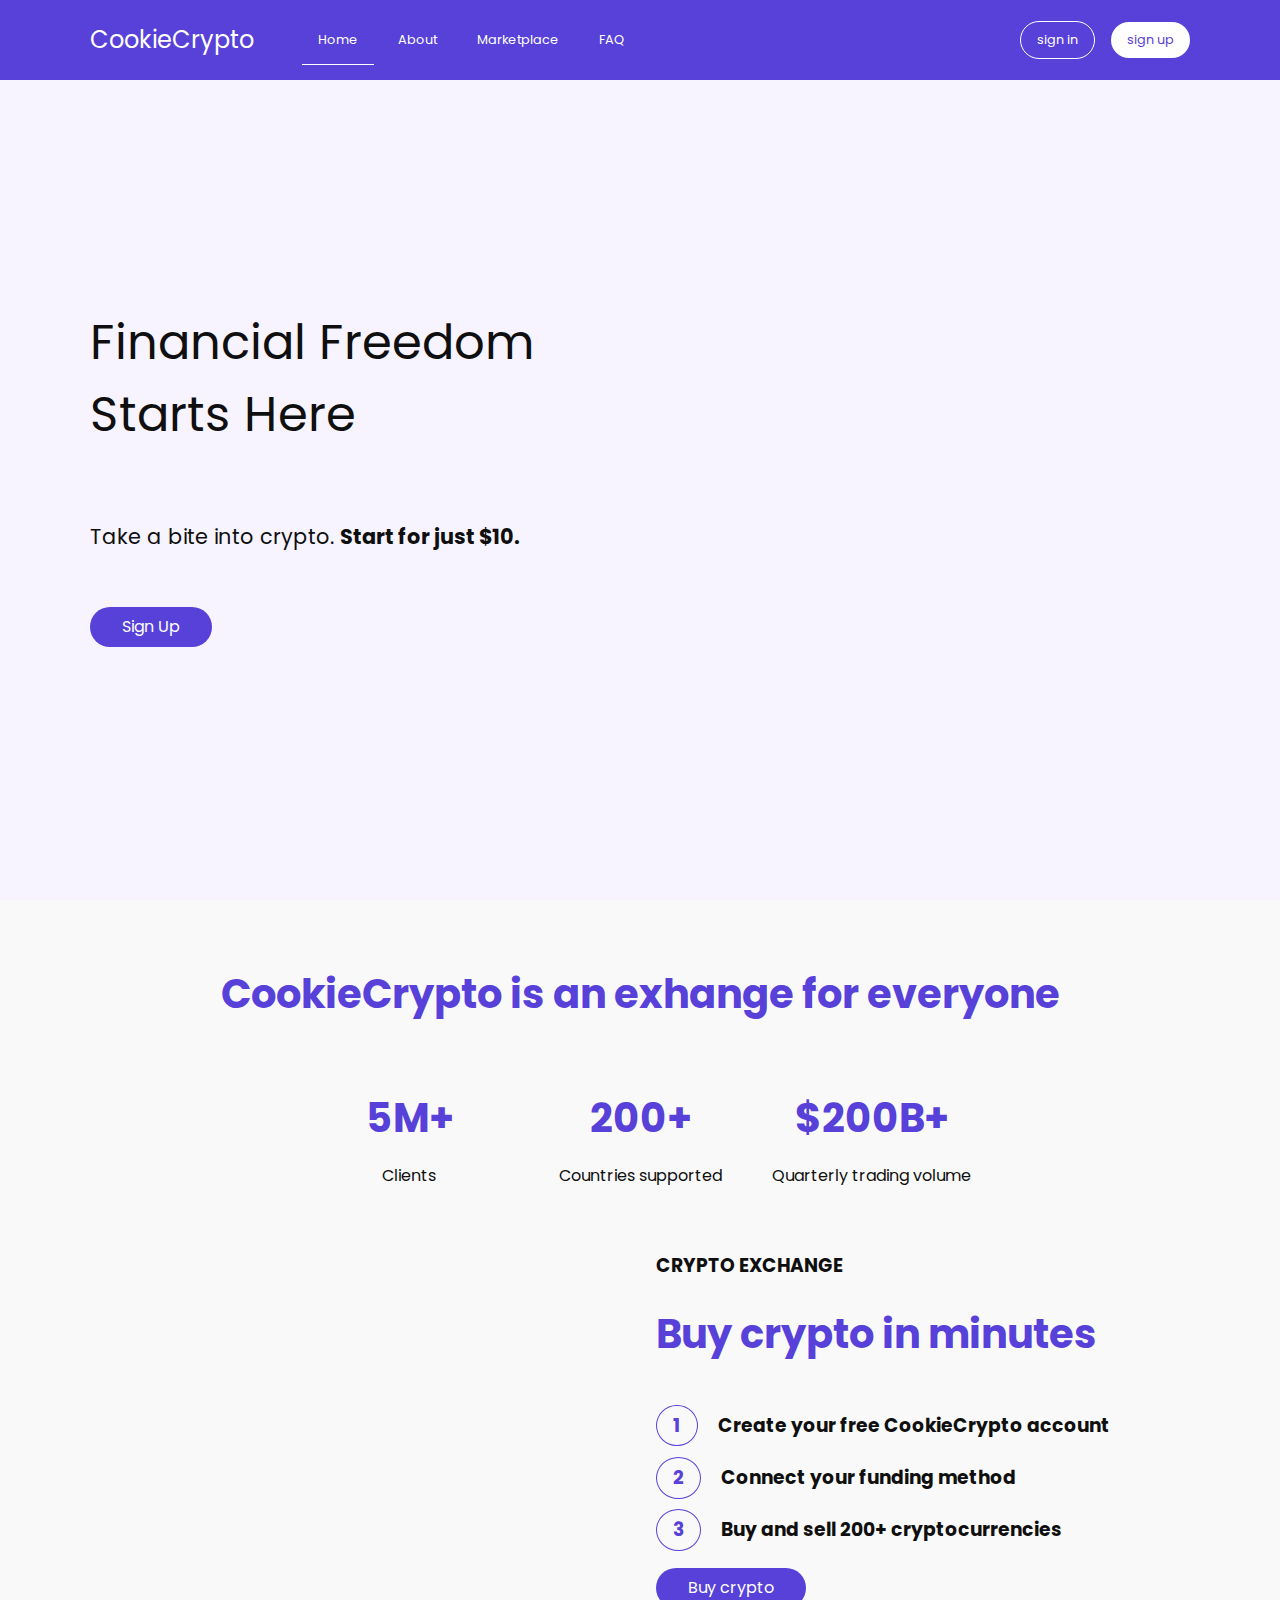
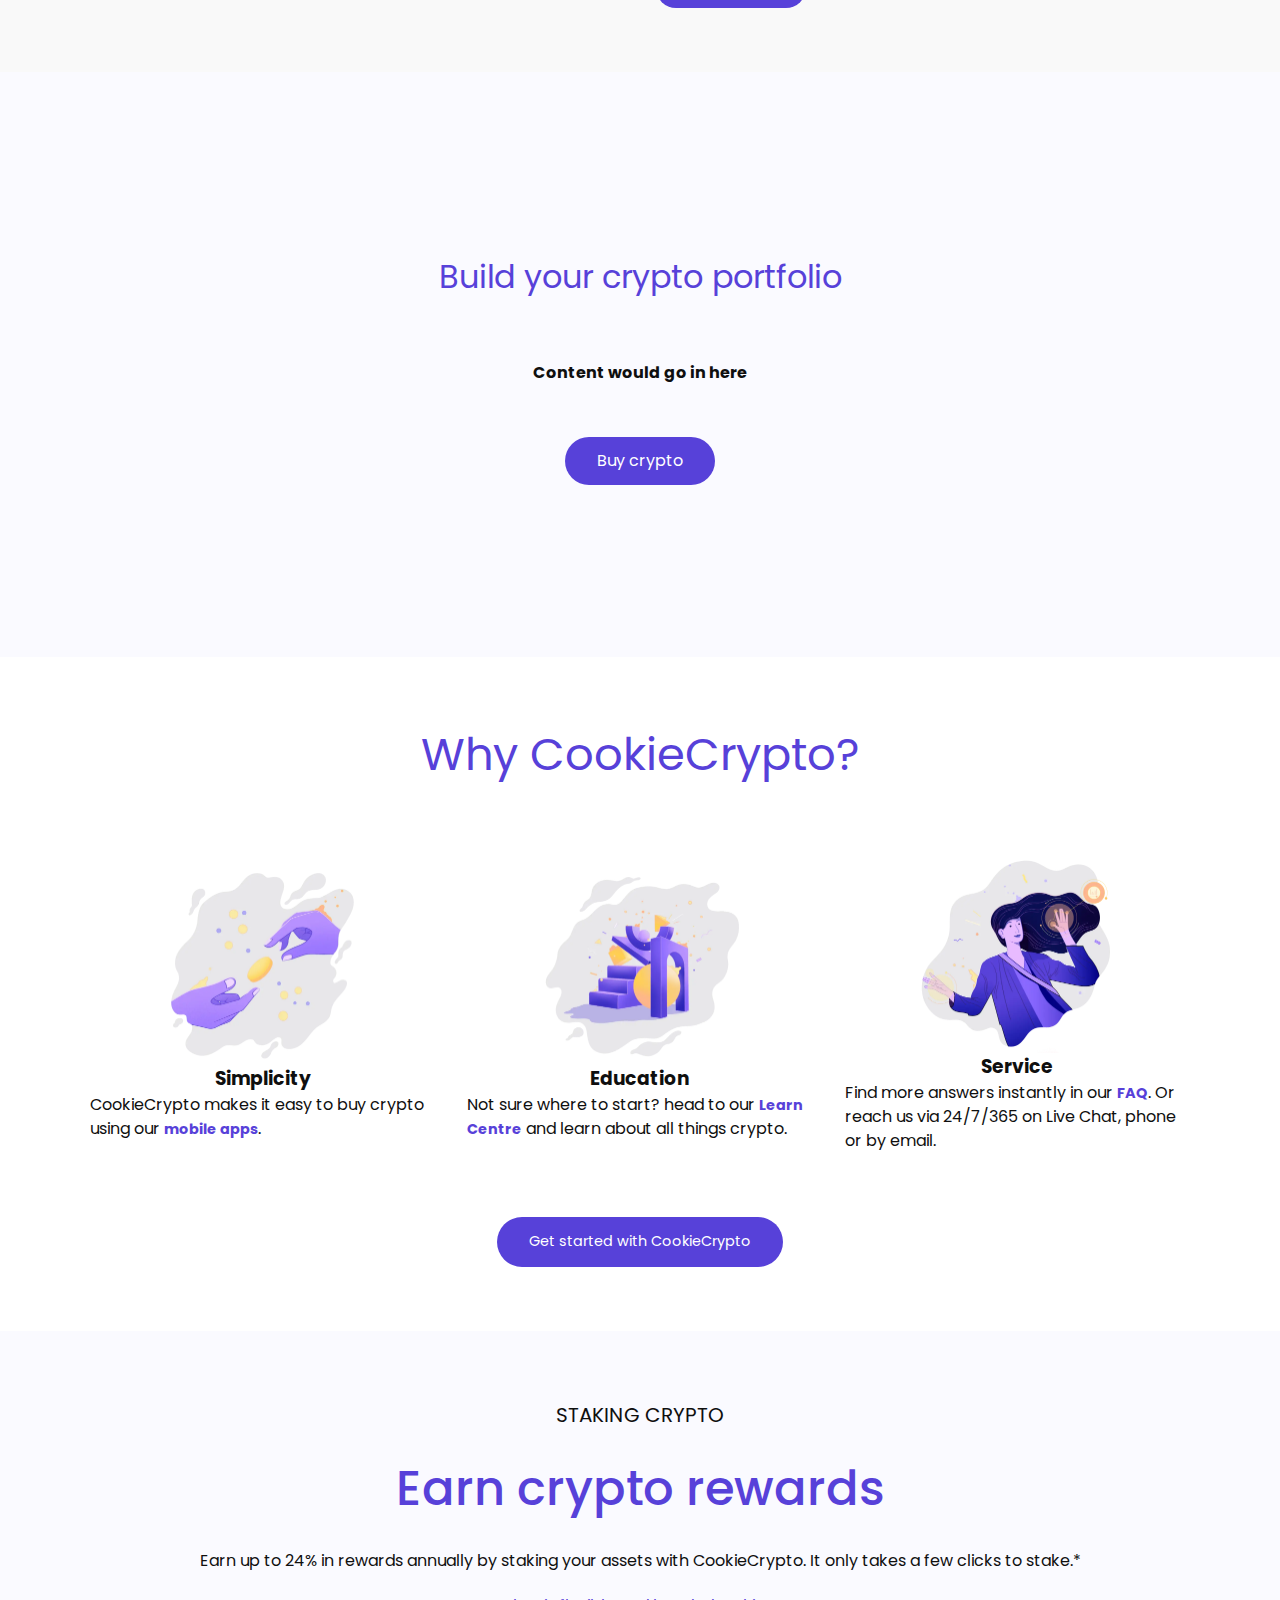
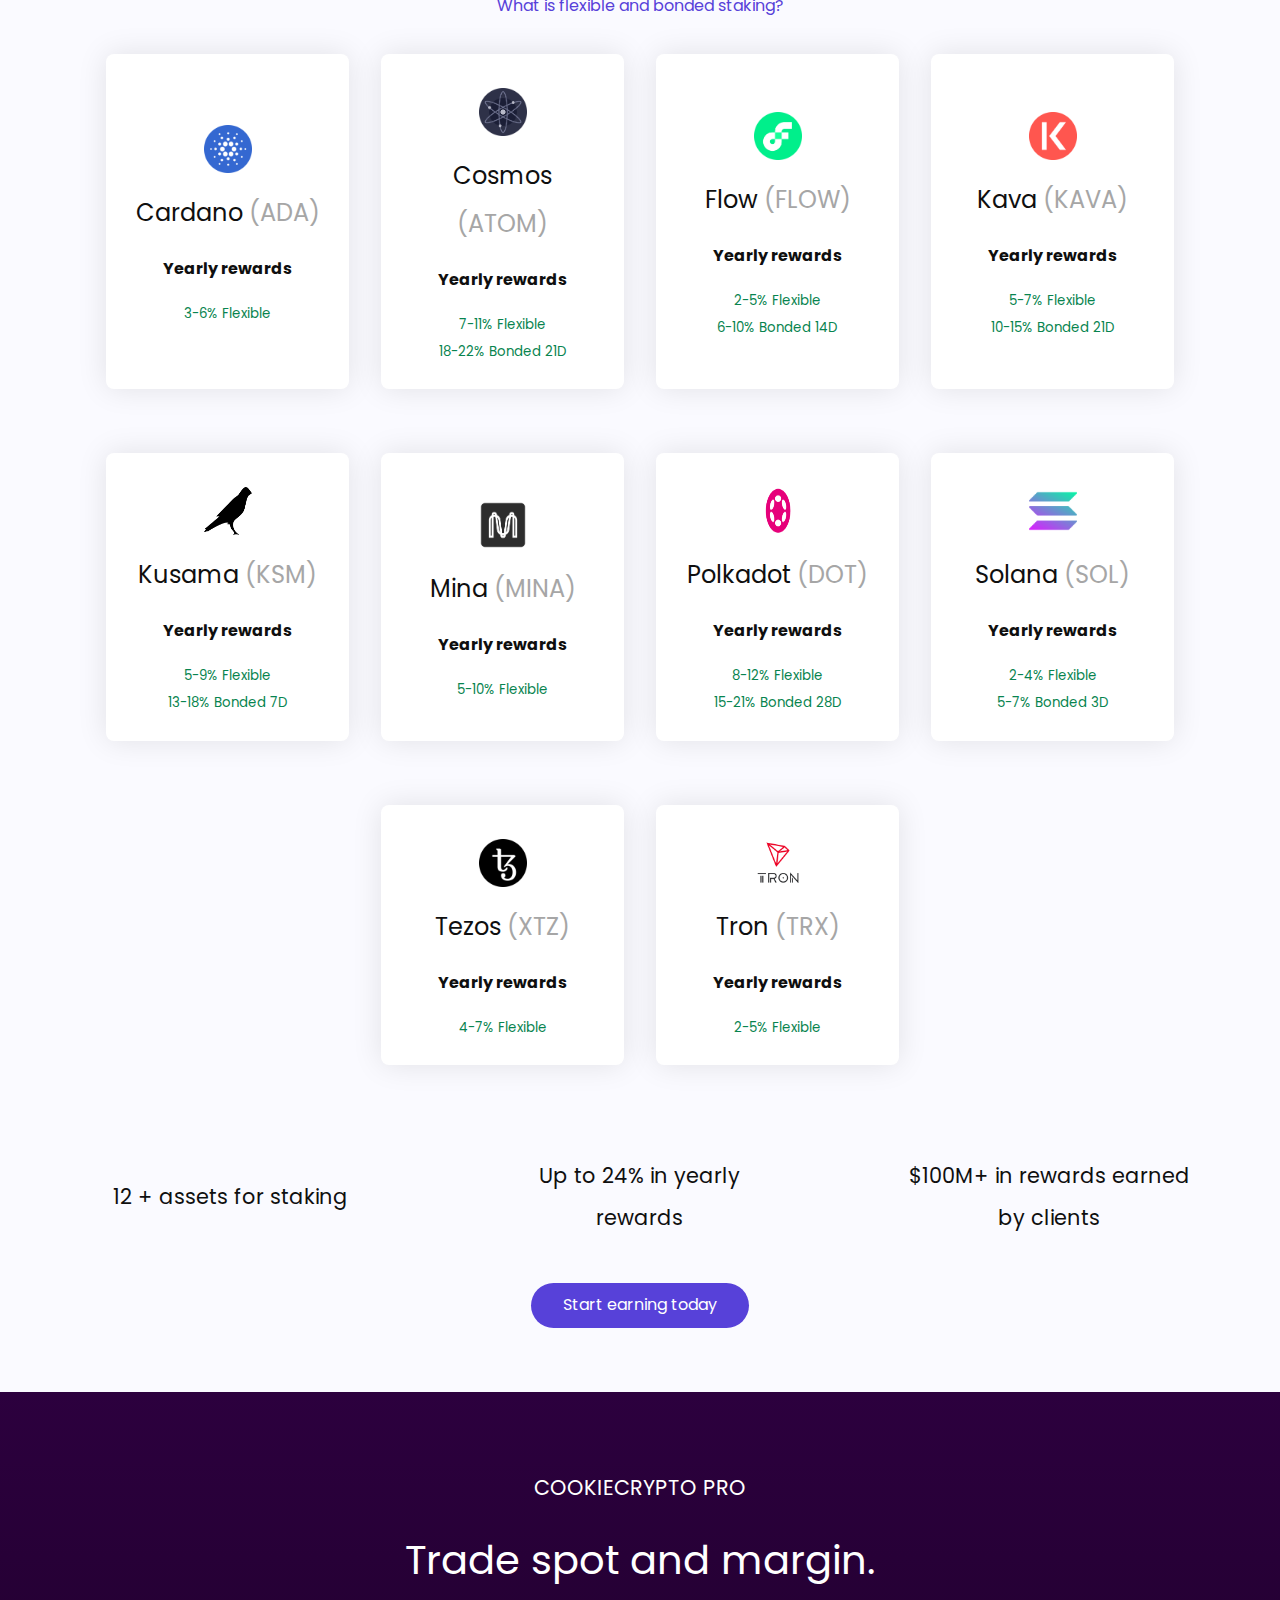
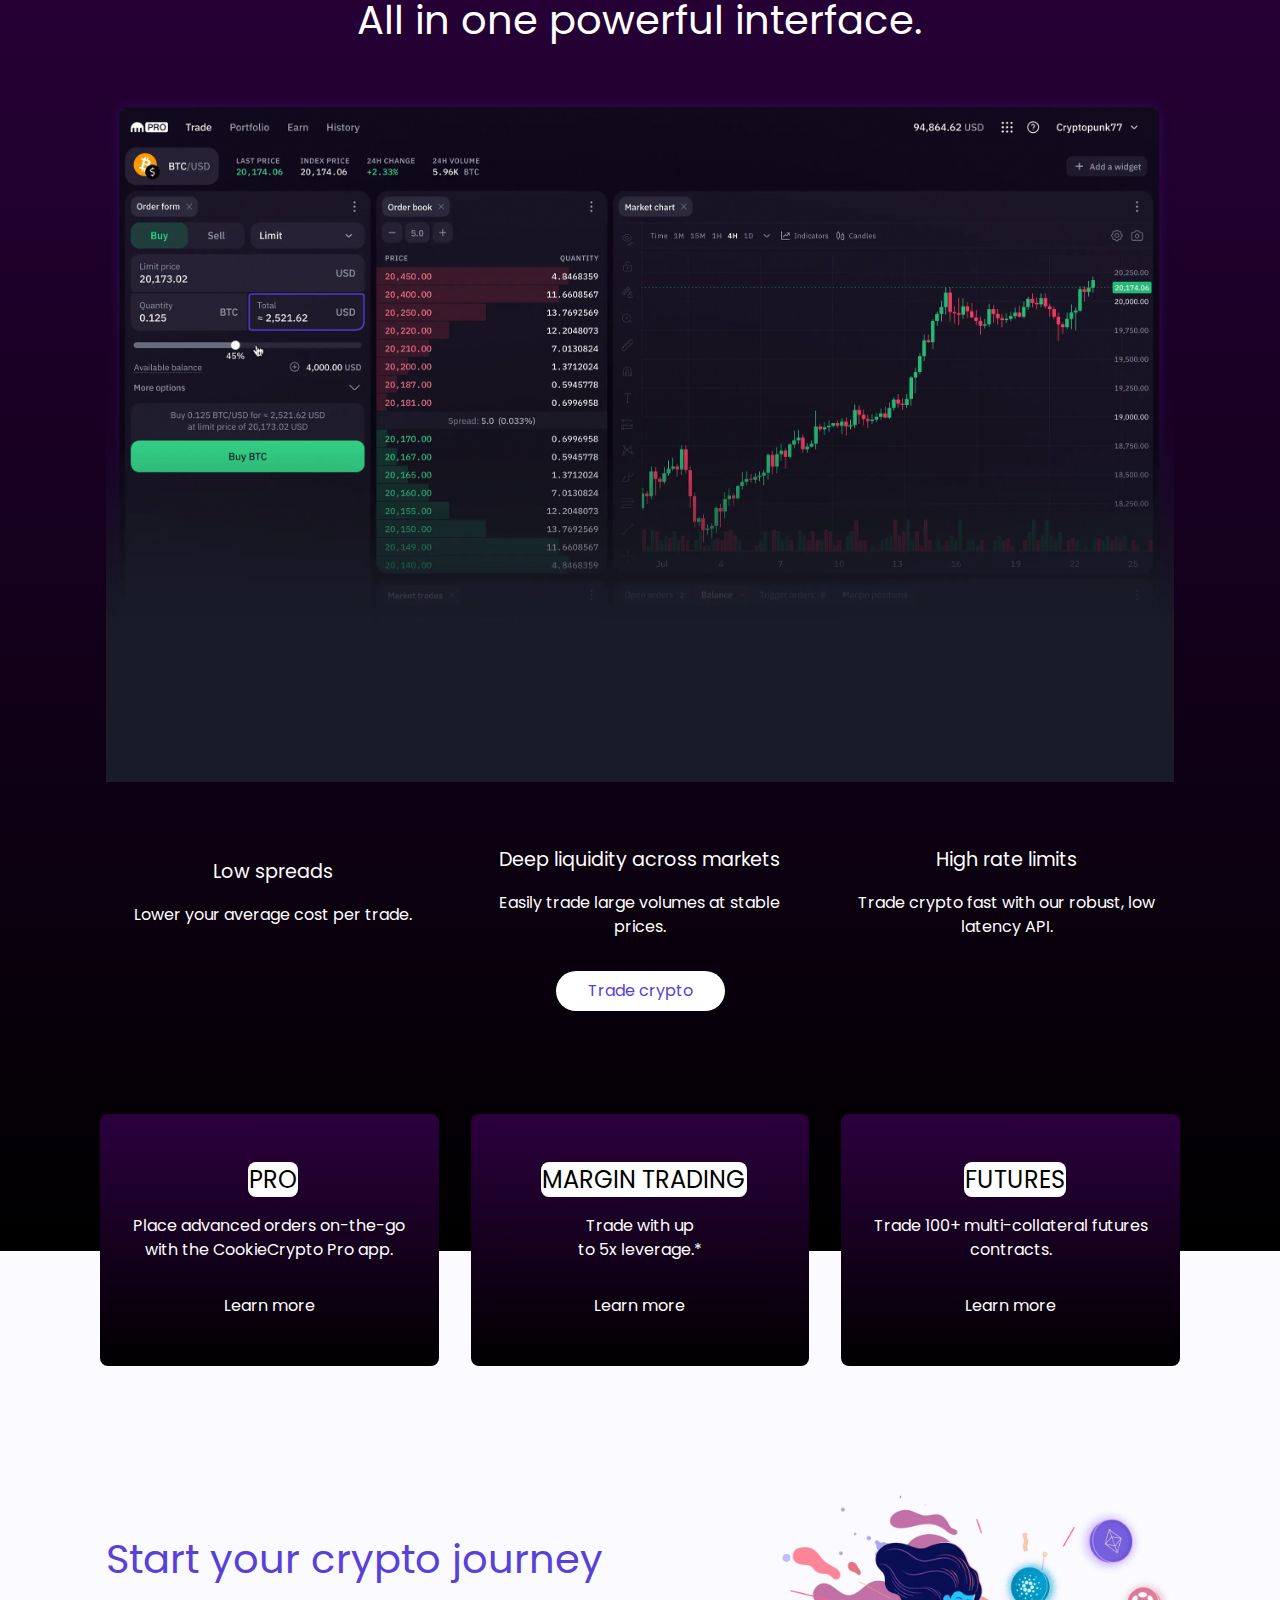
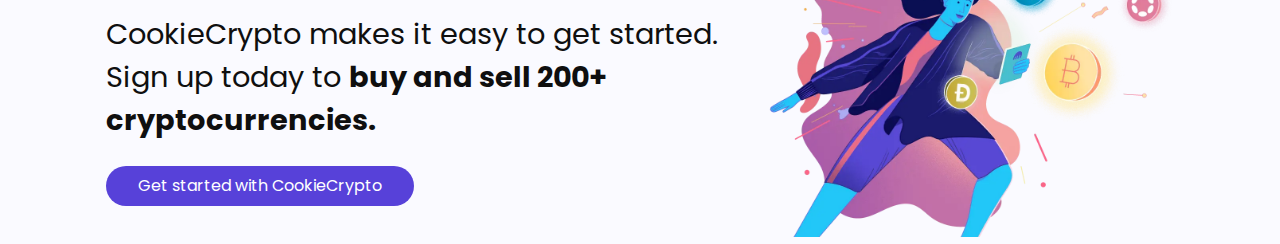
==== html/index.html @ 01b3d2ce "journey" ====
<!DOCTYPE html>
<html lang="en">
  <head>
    <meta charset="UTF-8" />
    <meta name="viewport" content="width=device-width, initial-scale=1.0" />
    <link
      rel="stylesheet"
      href="https://cdnjs.cloudflare.com/ajax/libs/font-awesome/6.4.2/css/all.min.css"
      integrity="sha512-z3gLpd7yknf1YoNbCzqRKc4qyor8gaKU1qmn+CShxbuBusANI9QpRohGBreCFkKxLhei6S9CQXFEbbKuqLg0DA=="
      crossorigin="anonymous"
      referrerpolicy="no-referrer"
    />
    <link rel="preconnect" href="https://fonts.googleapis.com" />
    <link rel="preconnect" href="https://fonts.gstatic.com" crossorigin />
    <link
      href="https://fonts.googleapis.com/css2?family=Poppins:wght@100;400;700&display=swap"
      rel="stylesheet"
    />
    <link
      rel="stylesheet"
      href="https://cdnjs.cloudflare.com/ajax/libs/font-awesome/6.4.2/css/all.min.css"
      integrity="sha512-z3gLpd7yknf1YoNbCzqRKc4qyor8gaKU1qmn+CShxbuBusANI9QpRohGBreCFkKxLhei6S9CQXFEbbKuqLg0DA=="
      crossorigin="anonymous"
      referrerpolicy="no-referrer"
    />
    <link rel="stylesheet" href="/css/style.css" />
    <link rel="stylesheet" href="/css/utility.css" />
    <title>CookieCrypto | Home</title>
  </head>
  <body id="home">
    <!-- Header -->
    <header id="header">
      <nav id="navbar">
        <div class="container">
          <div class="nav">
            <div class="nav-left">
              <div class="navbar-logo">
                <a href="#home">
                  <i class="fa-solid fa-cookie-bite"></i>
                  CookieCrypto
                </a>
              </div>

              <div class="navbar-content">
                <ul>
                  <li><a class="current" href="#home">Home</a></li>
                  <li><a href="#about">About</a></li>
                  <li><a href="#marketplace">Marketplace</a></li>
                  <li><a href="#faq">FAQ</a></li>
                </ul>
              </div>
            </div>

            <div class="nav-right">
              <a href="#" class="btn btn-small btn-outline">sign in</a>
              <a href="#" class="btn btn-small btn-light">sign up</a>
            </div>
          </div>
        </div>
      </nav>

      <div class="container">
        <div class="header-main">
          <div class="header-text">
            <h1 class="py-1">Financial Freedom Starts Here</h1>
            <p class="py-1">
              Take a bite <i class="fa-solid fa-cookie-bite"></i> into crypto.
              <strong>Start for just $10.</strong>
            </p>
            <a href="#" class="btn">Sign Up</a>
          </div>

          <div class="header-vid">
            <video
              width="278"
              height="579"
              autoplay
              muted
              playsinline
              loop
              src="/media-resources/other/Consumer buy flow 2023 + Mockup v6.mp4"
            ></video>
          </div>
        </div>
      </div>
    </header>

    <!-- Section: details -->
    <section id="crypto">
      <div class="container">
        <div class="crypto-content py-2">
          <h1>
            <span class="text-primary"
              >CookieCrypto is an exhange for everyone</span
            >
          </h1>
          <div class="grid-3">
            <div class="cry-grid-content">
              <h3><span class="text-primary">5M+</span></h3>
              <p>Clients</p>
            </div>

            <div class="cry-grid-content">
              <h3><span class="text-primary">200+</span></h3>
              <p>Countries supported</p>
            </div>

            <div class="cry-grid-content">
              <h3><span class="text-primary">$200B+</span></h3>
              <p>Quarterly trading volume</p>
            </div>
          </div>

          <div class="grid-2">
            <div class="btc-float">
              <i class="fa-brands fa-bitcoin fa-spin fa-10x"></i>
            </div>

            <div class="content-right">
              <h3>CRYPTO EXCHANGE</h3>
              <h1><span class="text-primary">Buy crypto in minutes</span></h1>
              <h3><span>1</span> Create your free CookieCrypto account</h3>
              <h3><span>2</span> Connect your funding method</h3>
              <h3><span>3</span> Buy and sell 200+ cryptocurrencies</h3>
              <a href="#" class="btn">Buy crypto</a>
            </div>
          </div>
        </div>
      </div>
    </section>

    <!-- Section: Crypto's -->
    <section id="crypto-slide">
      <div class="container">
        <div class="cry-slide-content">
          <h1 class="text-primary">Build your crypto portfolio</h1>
          <div class="crypto-slide">
            <h4>Content would go in here</h4>
          </div>
          <a href="#" class="btn">Buy crypto</a>
        </div>
      </div>
    </section>

    <!-- Section: Why CookieCrypto -->
    <section id="why-cookie">
      <div class="container">
        <div class="why-content py-4">
          <h1 class="text-primary">Why CookieCrypto?</h1>
          <div class="grid-3 py-2">
            <div class="inner-grid-why">
              <img
                src="/media-resources/other/755e9a9b6feb35e3bd06a8318bdef3bfab8eb287-800x801.webp"
                alt="Simplicity"
              />
              <h3>Simplicity</h3>
              <p>
                CookieCrypto makes it easy to buy crypto using our
                <a href="#" class="text-primary">mobile apps</a>.
              </p>
            </div>

            <div class="inner-grid-why">
              <img
                src="/media-resources/other/education.webp"
                alt="Education"
              />
              <h3>Education</h3>
              <p>
                Not sure where to start? head to our
                <a href="#" class="text-primary">Learn Centre</a> and learn
                about all things crypto.
              </p>
            </div>

            <div class="inner-grid-why">
              <img src="/media-resources/other/service.webp" alt="Service" />
              <h3>Service</h3>
              <p>
                Find more answers instantly in our
                <a href="#" class="text-primary">FAQ</a>. Or reach us via
                24/7/365 on Live Chat, phone or by email.
              </p>
            </div>
          </div>
          <a class="btn" href="#">Get started with CookieCrypto</a>
        </div>
      </div>
    </section>

    <!-- section: crypto rewards -->
    <section id="rewards" class="py-4">
      <div class="container">
        <div class="reward-content">
          <h3>STAKING CRYPTO</h3>
          <h1 class="text-primary">Earn crypto rewards</h1>
          <p>
            Earn up to 24% in rewards annually by staking your assets with
            CookieCrypto. It only takes a few clicks to stake.*
          </p>
          <a class="text-primary" href="#faq"
            >What is flexible and bonded staking?</a
          >

          <div class="grid-4 py-3">
            <div class="crypto-inner">
              <img
                src="/media-resources/cryptos/cardano_ada-512.webp"
                alt="Cardano"
              />
              <h2>Cardano <span>(ADA)</span></h2>
              <h4>Yearly rewards</h4>
              <small class="text-green">3-6% Flexible</small>
            </div>

            <div class="crypto-inner">
              <img
                src="/media-resources/cryptos/cosmos-atom-logo.png"
                alt="Cosmos"
              />
              <h2>Cosmos <span>(ATOM)</span></h2>
              <h4>Yearly rewards</h4>
              <small class="text-green">7-11% Flexible</small>
              <small class="text-green">18-22% Bonded 21D</small>
            </div>

            <div class="crypto-inner">
              <img
                src="/media-resources/cryptos/flow-flow-logo.png"
                alt="Flow"
              />
              <h2>Flow <span>(FLOW)</span></h2>
              <h4>Yearly rewards</h4>
              <small class="text-green">2-5% Flexible</small>
              <small class="text-green">6-10% Bonded 14D</small>
            </div>

            <div class="crypto-inner">
              <img src="/media-resources/cryptos/kava.png" alt="Kava" />
              <h2>Kava <span>(KAVA)</span></h2>
              <h4>Yearly rewards</h4>
              <small class="text-green">5-7% Flexible</small>
              <small class="text-green">10-15% Bonded 21D</small>
            </div>

            <div class="crypto-inner">
              <img
                src="/media-resources/cryptos/kusama-ksm-logo-DDC334BAF3-seeklogo.com.png"
                alt="Kusama"
              />
              <h2>Kusama <span>(KSM)</span></h2>
              <h4>Yearly rewards</h4>
              <small class="text-green">5-9% Flexible</small>
              <small class="text-green">13-18% Bonded 7D</small>
            </div>

            <div class="crypto-inner">
              <img
                src="/media-resources/cryptos/mina-mina-logo.png"
                alt="Mina"
              />
              <h2>Mina <span>(MINA)</span></h2>
              <h4>Yearly rewards</h4>
              <small class="text-green">5-10% Flexible</small>
            </div>

            <div class="crypto-inner">
              <img
                src="/media-resources/cryptos/Polkadot-Symbol.png"
                alt="Polkadot"
              />
              <h2>Polkadot <span>(DOT)</span></h2>
              <h4>Yearly rewards</h4>
              <small class="text-green">8-12% Flexible</small>
              <small class="text-green">15-21% Bonded 28D</small>
            </div>

            <div class="crypto-inner">
              <img
                src="/media-resources/cryptos/solana-sol-logo.png"
                alt="Solana"
              />
              <h2>Solana <span>(SOL)</span></h2>
              <h4>Yearly rewards</h4>
              <small class="text-green">2-4% Flexible</small>
              <small class="text-green">5-7% Bonded 3D</small>
            </div>

            <div class="crypto-inner">
              <img
                src="/media-resources/cryptos/tezos-cryptocurrency-icon-512x512-noyem1qz.png"
                alt="Tezos"
              />
              <h2>Tezos <span>(XTZ)</span></h2>
              <h4>Yearly rewards</h4>
              <small class="text-green">4-7% Flexible</small>
            </div>

            <div class="crypto-inner">
              <img src="/media-resources/cryptos/tron.png" alt="Tron" />
              <h2>Tron <span>(TRX)</span></h2>
              <h4>Yearly rewards</h4>
              <small class="text-green">2-5% Flexible</small>
            </div>
          </div>

          <div class="grid-3 py-2">
            <div class="reward-icon">
              <i class="fa-solid fa-bars fa-3x text-primary"></i>
              <p>12 + assets for staking</p>
            </div>

            <div class="reward-icon">
              <i class="fa-solid fa-diamond fa-3x text-primary"></i>
              <p>Up to 24% in yearly rewards</p>
            </div>

            <div class="reward-icon">
              <i class="fa-solid fa-coins fa-3x text-primary"></i>
              <p>$100M+ in rewards earned by clients</p>
            </div>
          </div>
          <a href="#sign-up" class="btn">Start earning today</a>
        </div>
      </div>
    </section>

    <!-- Section: CookieCrypto Pro -->
    <section id="pro" class="py-5">
      <div class="container">
        <div class="pro-content">
          <h4>COOKIECRYPTO PRO</h4>
          <h1>Trade spot and margin.</h1>
          <h1>All in one powerful interface.</h1>
          <img
            src="/media-resources/other/dashboard-2512x1608.webp"
            alt="Dashbaord"
          />

          <div class="grid-3">
            <div class="content">
              <i class="fa-solid fa-arrows-turn-to-dots fa-3x"></i>
              <h2>Low spreads</h2>
              <p>Lower your average cost per trade.</p>
            </div>

            <div class="content">
              <i class="fa-solid fa-coins fa-3x"></i>
              <h2>Deep liquidity across markets</h2>
              <p>Easily trade large volumes at stable prices.</p>
            </div>

            <div class="content">
              <i class="fa-solid fa-arrow-trend-up fa-3x"></i>
              <h2>High rate limits</h2>
              <p>Trade crypto fast with our robust, low latency API.</p>
            </div>
          </div>

          <a href="#marketplace" class="btn btn-light">Trade crypto</a>

          <div id="off-c" class="grid-3">
            <div class="off-c-content">
              <h1><i class="fa-solid fa-cookie-bite"></i><span>PRO</span></h1>
              <p>
                Place advanced orders on-the-go with the CookieCrypto Pro app.
              </p>
              <a href="#faq">Learn more</a>
            </div>

            <div class="off-c-content">
              <h1><span>MARGIN TRADING</span></h1>
              <p class="0-pad">Trade with up</p>
              <p>to 5x leverage.*</p>
              <a href="#faq">Learn more</a>
            </div>

            <div class="off-c-content">
              <h1>
                <i class="fa-solid fa-cookie-bite"></i><span>FUTURES</span>
              </h1>
              <p>Trade 100+ multi-collateral futures contracts.</p>
              <a href="#faq">Learn more</a>
            </div>
          </div>
        </div>
      </div>
    </section>

    <!-- Section: Start journey -->
    <section id="start-journey">
      <div class="container">
        <div class="grid-2">
          <div class="j-content">
            <h1 class="text-primary">Start your crypto journey</h1>
            <p>
              CookieCrypto makes it easy to get started. Sign up today to
              <strong>buy and sell 200+ cryptocurrencies.</strong>
            </p>
            <a class="btn" href="#sign-up">Get started with CookieCrypto</a>
          </div>

          <div class="j-content-img">
            <img src="/media-resources/other/journey.webp" alt="Journey" />
          </div>
        </div>
      </div>
    </section>

    <script src="/javascript/script.js"></script>
  </body>
</html>
---- css/style.css ----
html {
   scroll-behavior: smooth;
}

* {
   padding: 0;
   margin: 0;
   box-sizing: border-box;
}

body {
   font-family: 'Poppins', sans-serif;
   line-height: 1.5;
   background: var(--light-color);
   color: var(--dark-color);
}

ul {
   text-decoration: none;
}

li {
   list-style: none;
}

a {
   text-decoration: none;
   color: var(--light-color);
}

label {
   display: block;
}

#header {
   height: 100vh;
   position: relative;
   background: var(--light-purple-color);

   /* Navbar */
   #navbar {
   height: 80px;
   background: var(--primary-color);
   position: relative;
   top: 0;
   left: 0;
   width: 100%;
   transition: all 1s ease;
   z-index: 1000;

   /* &.scrolled {
      background-color: rgba(0, 0, 0, 0.2);
   } */

   .nav {
      display: flex;
      justify-content: space-between;
      align-items: center;
      text-align: center;
      height: 80px;

      .nav-left {
         display: flex;
         justify-content: center;
         align-items: center;
         gap: 3rem;
         font-size: 0.8rem;
      }

      .nav-right {
         display: flex;
         justify-content: center;
         align-items: center;
         gap: 1rem;
         
         & a {
            font-size: 0.8rem;
         }
      }
   }

   .navbar-logo a {
      font-size: 1.5rem;
   }

   .navbar-content {
      height: 80px;
   }

   .navbar-content ul {
      display: flex;
      justify-content: center;
      align-items: center;
      height: 100%;
   }

   .navbar-content ul li a {
      padding: 1rem;
      margin-right: 0.5rem;
      border-bottom: 1px solid transparent;
      transition: all 0.5s ease;

      &:hover {
         border-bottom: 1px solid var(--light-color);
      }

      &.current {
         border-bottom: 1px solid  var(--light-color);
      }
   }
   }

   /* Header Text */
   .header-main {
      height: 90vh;
      display: grid;
      grid-template-columns: repeat(2, 1fr);
      gap: 2rem;

      .header-text {
         display: flex;
         flex-direction: column;
         justify-content: center;
         align-items: start;
         text-align: left;
         height: 100%;
         padding-bottom: 2rem;
         color: var(--dark-color);
         z-index: 2;

         & h1 {
            font-size: 3rem;
            margin-bottom: 2.4rem;
            font-weight: 400;
         }

         & p {
            font-size: 1.3rem;
            text-align: left;
            margin-bottom: 2.4rem;
         }
      }

      .header-vid {
         display: flex;
         justify-content: center;
         align-items: center;
      }
   }
}

#crypto {
   position: relative;
   background: #f9f9f9;
   padding: 2rem 1rem;

   .crypto-content {
      display: flex;
      flex-direction: column;
      justify-content: center;
      align-items: center;
      height: 100%;

      & h1 {
         color: var(--dark-color);
         font-size: 2.5rem;
         padding-bottom: 3rem;
      }

      .grid-3 {
         z-index: 10;
      }

      .cry-grid-content {
         display: flex;
         flex-direction: column;
         align-items: center;
         justify-content: center;
         text-align: center;
         height: 100%;
         width: 100%;
         padding: 1rem 0 4rem 0;

         & h3 {
            font-size: 2.5rem;
            padding-bottom: 1rem;
         } 
      }

      .grid-2 {
         z-index: 10;
      }

      .btc-float {
         display: flex;
         justify-content: center;
         align-items: center;
         color: var(--primary-color);
      }

      .content-right {
         display: flex;
         flex-direction: column;
         align-items: start;

         & h1 {
            color: var(--dark-color);
            text-shadow: none;
            padding-bottom: 3rem;
         }

         & h3 {
            padding-bottom: 1.5rem;

            & span {
               padding: 0.4rem 1rem;
               margin-right: 1rem;
               border: 1px solid var(--primary-color);
               border-radius: 50%;
               color: var(--primary-color);
            }
         }
      }

   }
}

#crypto-slide {
   background: var(--light-bg);

   .cry-slide-content {
      display: flex;
      flex-direction: column;
      justify-content: center;
      align-items: center;
      height: 65vh;
      line-height: 2;

      & h1 {
         font-weight: 400;
         font-size: 2rem;
         padding-bottom: 3rem;
      }

      & a {
         margin-top: 3rem;
      }
   }
}

/* section: why crypto */
#why-cookie {

   .why-content {
      display: flex;
      flex-direction: column;
      justify-content: center;
      align-items: center;

      & h1 {
         font-weight: 400;
         font-size: 2.8rem;
      }

      .inner-grid-why {
         display: flex;
         flex-direction: column;
         justify-content: center;
         align-items: center;
         padding: 2rem 0;

         & img {
            height: 200px;
            width: 200.23px;
         }

         & a {
            font-weight: bold;
         }
      }

      & a {
         font-size: 0.9rem;
      }

      .btn {
         padding: 0.9rem 2rem;
         
      }
   }
}

#rewards {
   background: var(--light-bg);

   .reward-content {
      display: flex;
      flex-direction: column;
      justify-content: center;
      align-items: center;
      line-height: 2;

      & h3 {
         font-weight: 400;
         font-size: 1.25rem;
         padding-bottom: 0.4rem;
      }

      & h1 {
         font-size: 3rem;
         font-weight: 500;
         padding-bottom: 0.5rem;
      }

      & a {
         margin-top: 0.8rem;
         font-weight: 400;
      }
   }

   .grid-4 {
      gap: 4rem 2rem;
      padding: 2rem 1rem;
   }

   .crypto-inner {
      display: flex;
      flex-direction: column;
      justify-content: center;
      align-items: center;
      padding: 34px 24px 24px 24px;
      border-radius: 8px;
      background: #fff;
      text-align: center;
      box-shadow: 0 0 30px rgba(0, 0, 0, 0.1);

      & img {
         height: 48px;
         width: 48px;
      }

      &:nth-child(9) {
         grid-column: 2;
      }

      &:nth-child(10) {
         grid-column: 3;
      }

      & h2 {
         padding: 1rem 0;
         font-size: 1.5rem;
         font-weight: 400;

         & span {
            color: #a6a6a6;
         }
      }

      & h4 {
         padding-bottom: 1rem;
      }
   }

   .grid-3 {
      gap: 8rem;
   }

   .reward-icon {
      display: flex;
      flex-direction: column;
      justify-content: center;
      align-items: center;

      & i {
         padding-bottom: 1.6rem;
      }

      & p {
         font-size: 1.3rem;
         text-align: center;
      }
   }

   .btn {
      padding: 0.4rem 2rem;
      text-align: center;
      align-self: center;
   }
}


#pro {
   background: linear-gradient(to bottom, #2c003e, #000000);
   color: #fff;
   position: relative;

   & img {
      width: 100%;
      height: auto;
      padding: 3rem 0;
   }

   .pro-content {
      display: flex;
      flex-direction: column;
      justify-content: center;
      align-items: center;
      padding: 0 1rem 10rem 1rem;
      font-weight: 400;

      & h4 {
         font-size: 1.3rem;
         font-weight: 400;
         padding-bottom: 1.7rem;
      }

      & h1 {
         font-weight: 400;
         font-size: 2.5rem;
      }

      .content {
         display: flex;
         flex-direction: column;
         justify-content: center;
         align-items: center;
         text-align: center;
         padding-bottom: 2rem;

         & i {
            padding-bottom: 1rem;
         }

         & h2 {
            font-size: 1.2rem;
            font-weight: 400;
            padding-bottom: 1rem;
         }
      }

      #off-c {
         position: absolute;
         bottom: -115px;
         left: 100px;
         right: 100px;

         .off-c-content {
            display: flex;
            flex-direction: column;
            justify-content: center;
            align-items: center;
            text-align: center;
            padding: 3rem 1.5rem;
            border-radius: 8px;
            background: linear-gradient(to bottom, #2c003e, #000000);

            & h1 {
               font-weight: 400;
               margin-bottom: 1rem;
               font-size: 1.5rem;

               & span {
                  padding: 1px 0.07rem;
                  color: #000;
                  background: #fff;
                  border-radius: 8px;
                  margin-left: 0.5rem;
                  font-size: 1.5rem;
               }
            }

            & p {
               font-weight: 400;
            }

            & a {
               padding-top: 2rem;
               text-decoration: underline solid transparent 1px;
               transition: all 0.3s ease;

               
               &:hover {
                  text-decoration: underline solid #fff 2px;
               }
            }
         }

      }
   }
}


#start-journey {
   background: var(--light-bg);
   height: auto;
   padding-top: 5rem;

   .grid-2 {
      grid-template-columns: 3fr 2fr;
      padding: 10rem 1rem 0 1rem;

      .j-content {
         display: flex;
         flex-direction: column;
         justify-content: center;
         align-items: start;

         & h1 {
            font-size: 2.5rem;
            font-weight: 400;
            padding-bottom: 1.5rem;
         }

         & p {
            font-size: 1.8rem;
            padding-bottom: 1.5rem;
         }
      }
   }

   & img {
      height: auto;
      width: 100%;
   }
}
---- css/utility.css ----
:root {
   --primary-color: #5741d9;
   --secondary-color: #7767e4;
   --dark-color: #0f0f0f;
   --light-color: #fff;
   --medium-color: #bbbbbb;
   --main-text-color: rgba(88, 65, 216, 1);
   --green-color: #08844f;
   --light-purple-color: rgb(248, 244, 255);
   --light-bg: rgb(250, 250, 255);
}

/* Padding Y */
.py-05 { padding: 0.5rem 0; }
.py-1 { padding: 1rem 0; }
.py-2 { padding: 2rem 0; }
.py-3 { padding: 3rem 0; }
.py-4 { padding: 4rem 0; }
.py-5 { padding: 5rem 0; }

/* Bg-colors */
bg-primary {
   background: var(--primary-color);
   color: var(--dark-color);
}
bg-secondary {
   background: var(--secondary-color);
   color: var(--dark-color);
}
bg-dark {
   background: var(--dark-color);
   color: var(--light-color);
}
bg-light {
   background: var(--light-color);
   color: var(--dark-color);
}

bg-med {
   background: var(--medium-color);
   color: #fff;
}

/* text-colors */
.text-primary {
   color: var(--primary-color);
}
.text-secondary {
   color: var(--secondary-color);
}
.text-light {
   color: var(--light-color);
}
.text-dark {
   color: var(--dark-color);
}
.text-med {
   color: var(--medium-color);
}

.text-green {
   color: var(--green-color);
}

/* Btn */
.btn {
   font-size: 1rem;
   display: block;
   padding: 0.5rem 2rem;
   border-radius: 50px;
   background: var(--primary-color);
   transition: all 0.7s ease;
   z-index: 10;
   color: var(--light-color);

   &:hover {
      cursor: pointer;
      transform: scale(1.10);
   }
}

.btn-small {
   padding: 0.5rem 1rem;
}

.btn-outline {
   border: 1px solid var(--light-color);
}

.btn-light {
   background: var(--light-color);
   color: var(--primary-color)
}

.btn-dark {
   border-radius: 50px;
   background: var(--light-color);
   color: #fff;
}

/* container */
.container {
   max-width: 1100px;
   margin: auto;
}

/* Grids */
.grid-1 {
   display: grid;
   grid-template-columns: 1fr;
   gap: 2rem;
}
.grid-2 {
   display: grid;
   grid-template-columns: repeat(2, 1fr);
   gap: 2rem;
}
.grid-3 {
   display: grid;
   grid-template-columns: repeat(3, 1fr);
   gap: 2rem;
}
.grid-4 {
   display: grid;
   grid-template-columns: repeat(4, 1fr);
   gap: 2rem;
}
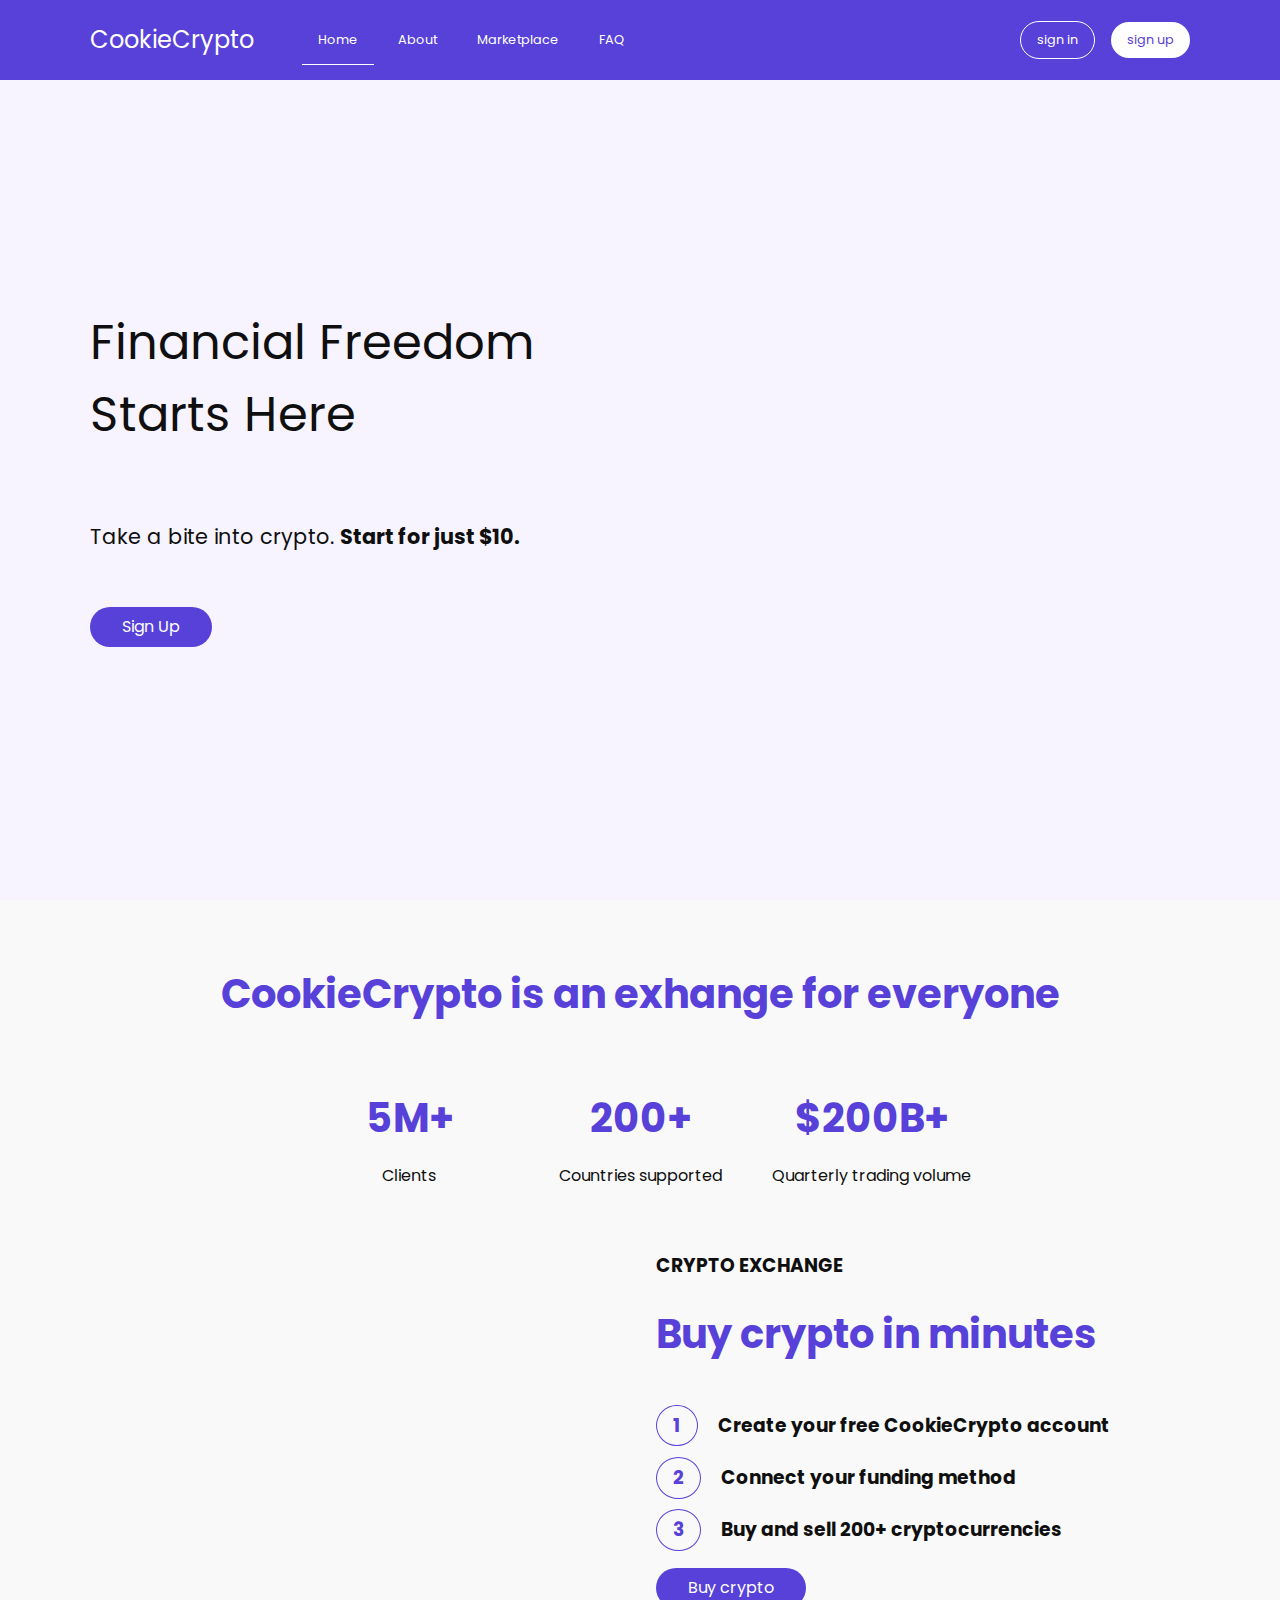
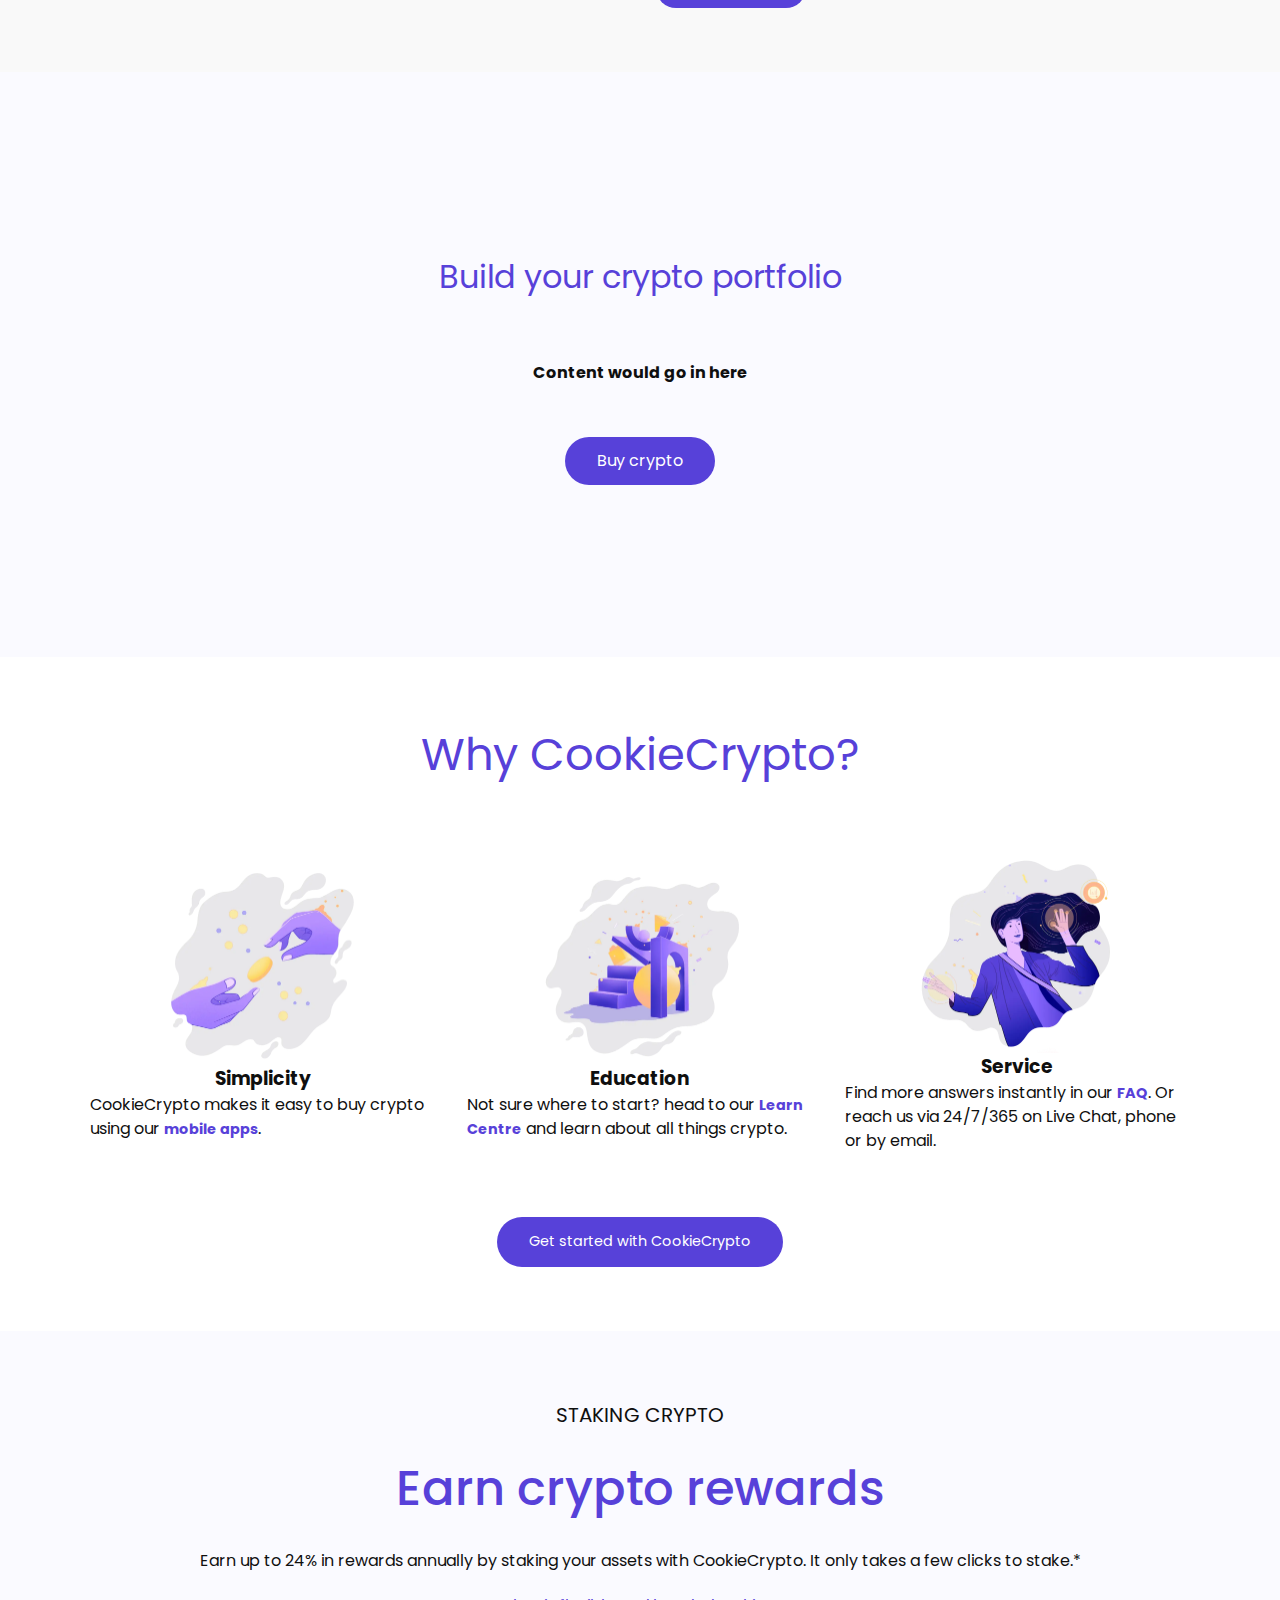
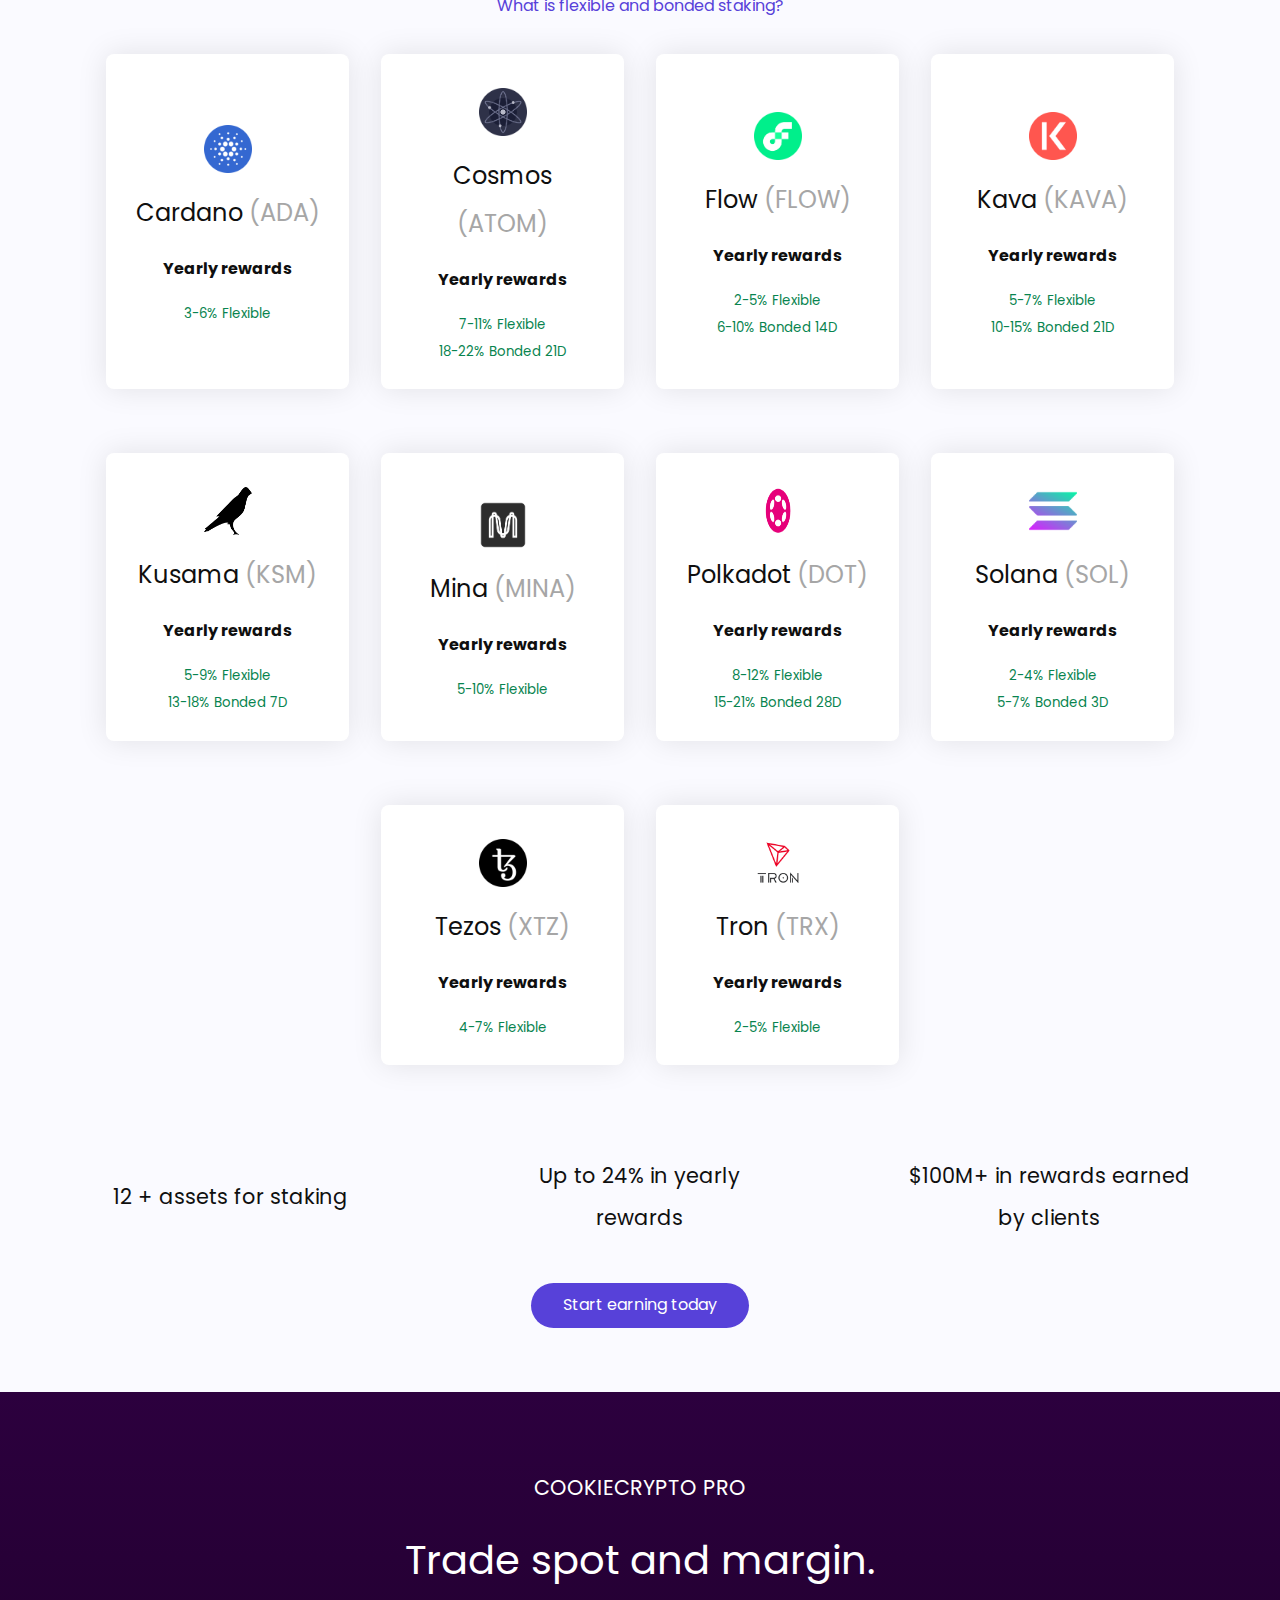
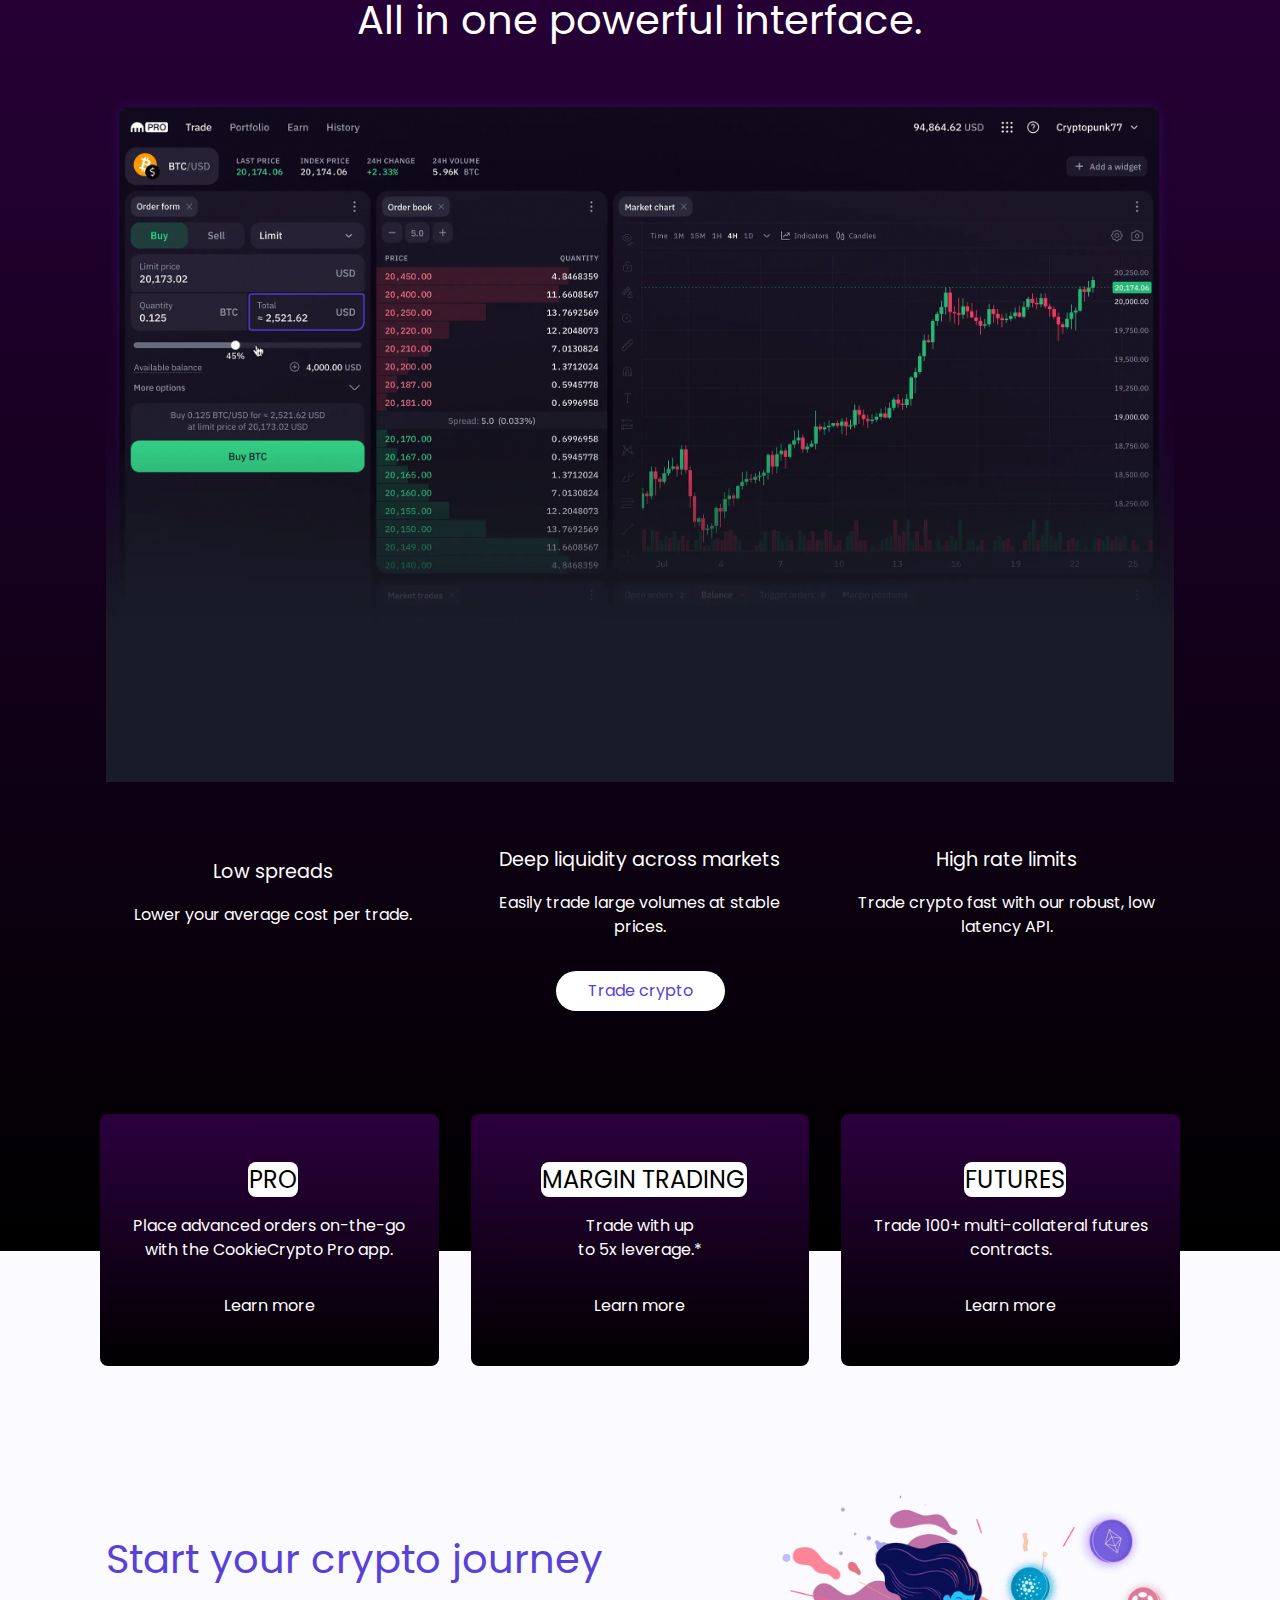
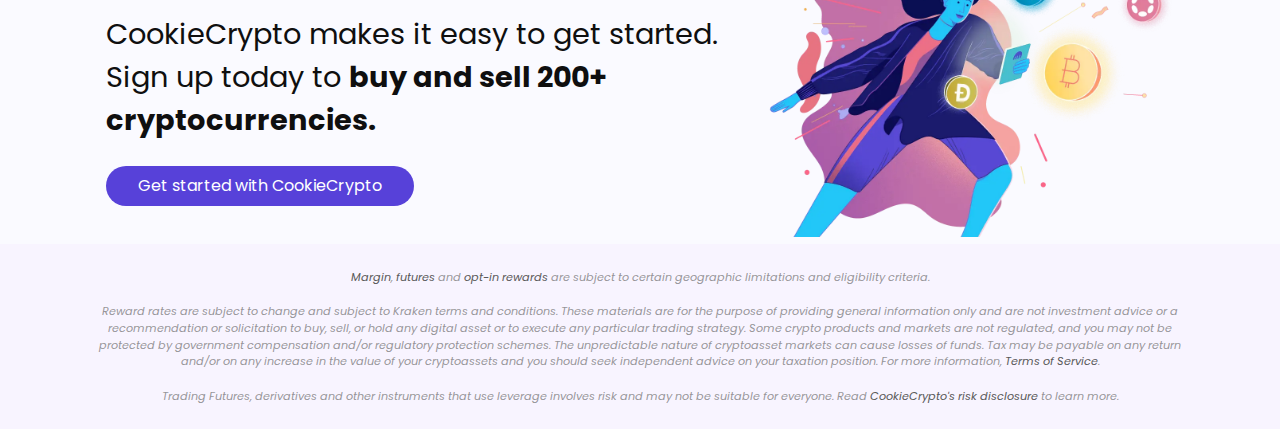
==== commit b3bf21bd: "just need to finish the footer" ====
--- a/html/index.html
+++ b/html/index.html
@@ -407,6 +407,38 @@
       </div>
     </section>
 
+    <!-- Section: Notes -->
+    <section id="notes" class="py-1">
+      <div class="container">
+        <div class="content">
+          <p>
+            <a href="#">Margin</a>, <a href="#">futures</a> and
+            <a href="#">opt-in rewards</a> are subject to certain geographic
+            limitations and eligibility criteria.
+          </p>
+          <p>
+            Reward rates are subject to change and subject to Kraken terms and
+            conditions. These materials are for the purpose of providing general
+            information only and are not investment advice or a recommendation
+            or solicitation to buy, sell, or hold any digital asset or to
+            execute any particular trading strategy. Some crypto products and
+            markets are not regulated, and you may not be protected by
+            government compensation and/or regulatory protection schemes. The
+            unpredictable nature of cryptoasset markets can cause losses of
+            funds. Tax may be payable on any return and/or on any increase in
+            the value of your cryptoassets and you should seek independent
+            advice on your taxation position. For more information,
+            <a href="#">Terms of Service</a>.
+          </p>
+          <p>
+            Trading Futures, derivatives and other instruments that use leverage
+            involves risk and may not be suitable for everyone. Read
+            <a href="#">CookieCrypto's risk disclosure</a> to learn more.
+          </p>
+        </div>
+      </div>
+    </section>
+
     <script src="/javascript/script.js"></script>
   </body>
 </html>
--- a/css/style.css
+++ b/css/style.css
@@ -523,4 +523,27 @@
       height: auto;
       width: 100%;
    }
+}
+
+#notes {
+   background: var(--light-purple-color);
+   font-size: 0.7rem;
+
+   .content {
+      font-style: italic;
+      text-align: center;
+
+      & p {
+         padding: 0.55rem 0;
+         color: rgba(106, 106, 106, 0.7);
+
+         & a {
+            color: #595959;
+
+            &:hover {
+               text-decoration: underline solid #5f5f5f 1px;
+            }
+         }
+      }
+   }
 }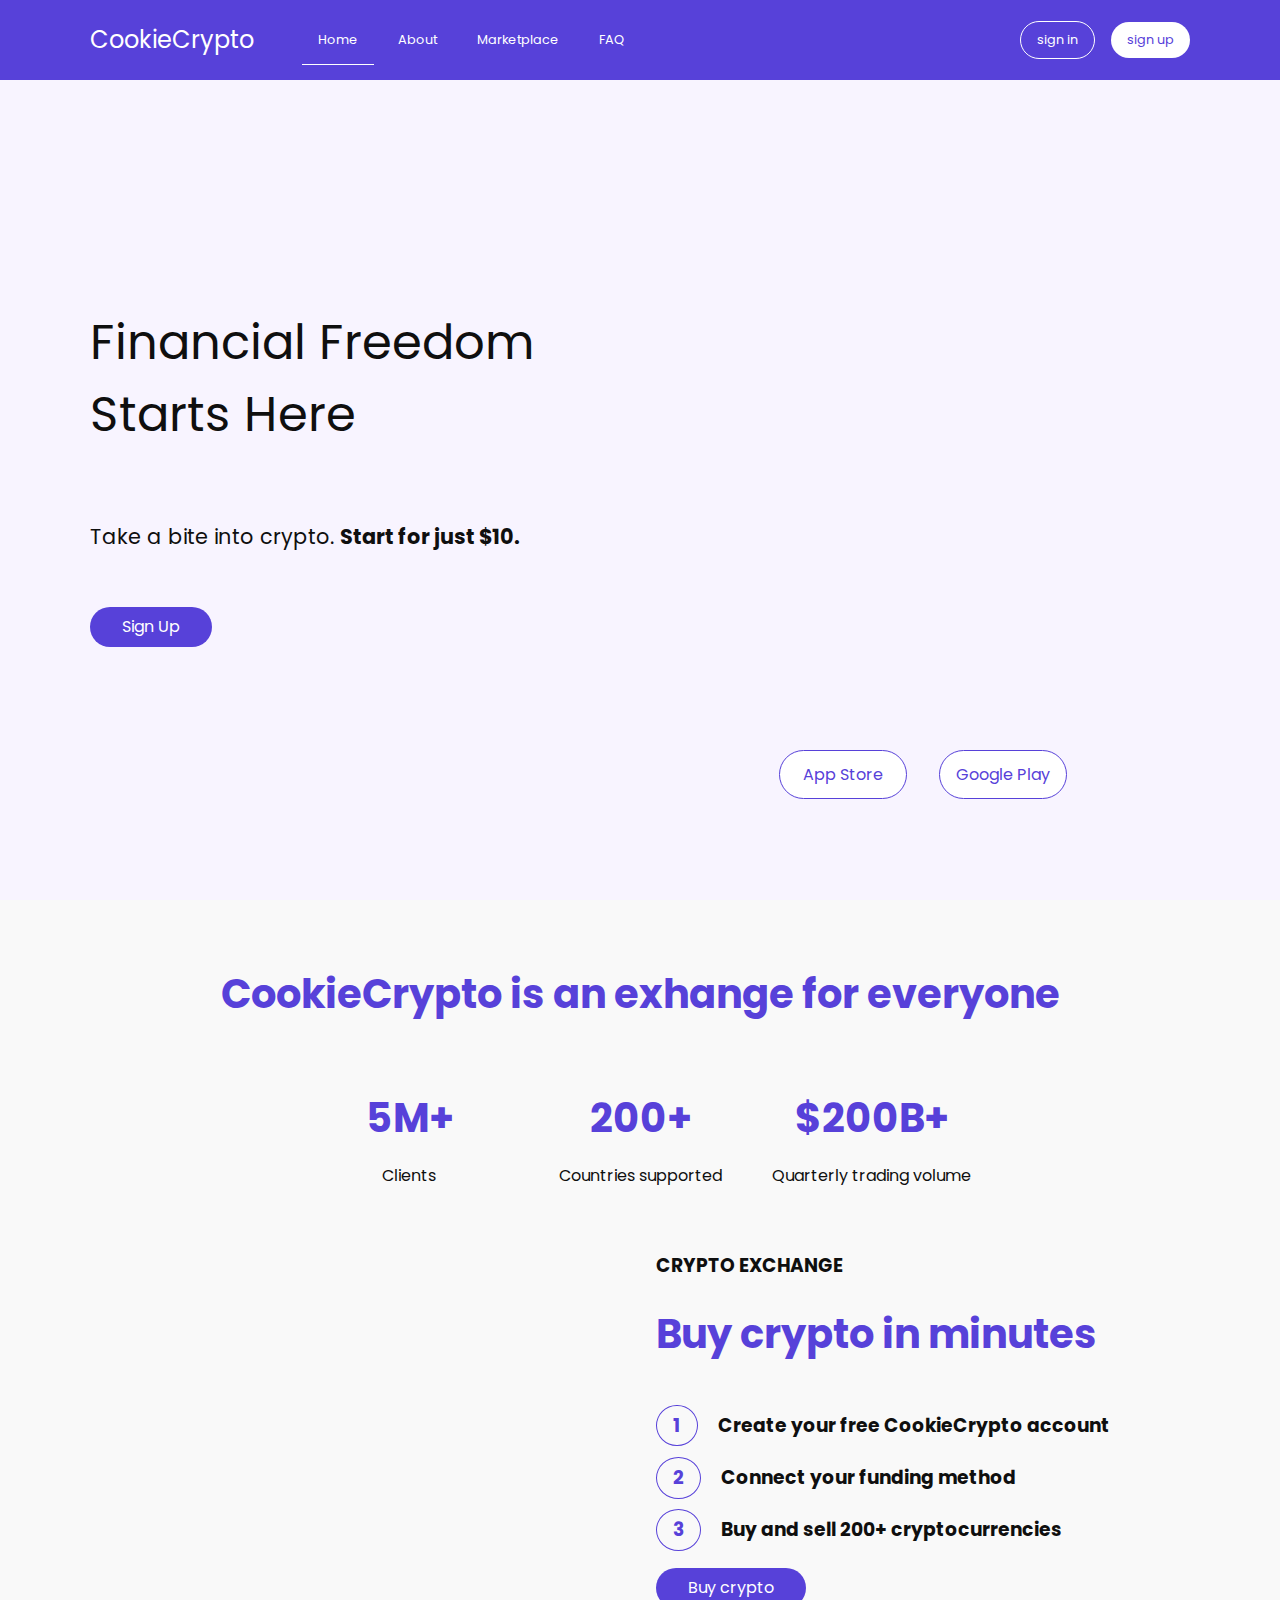
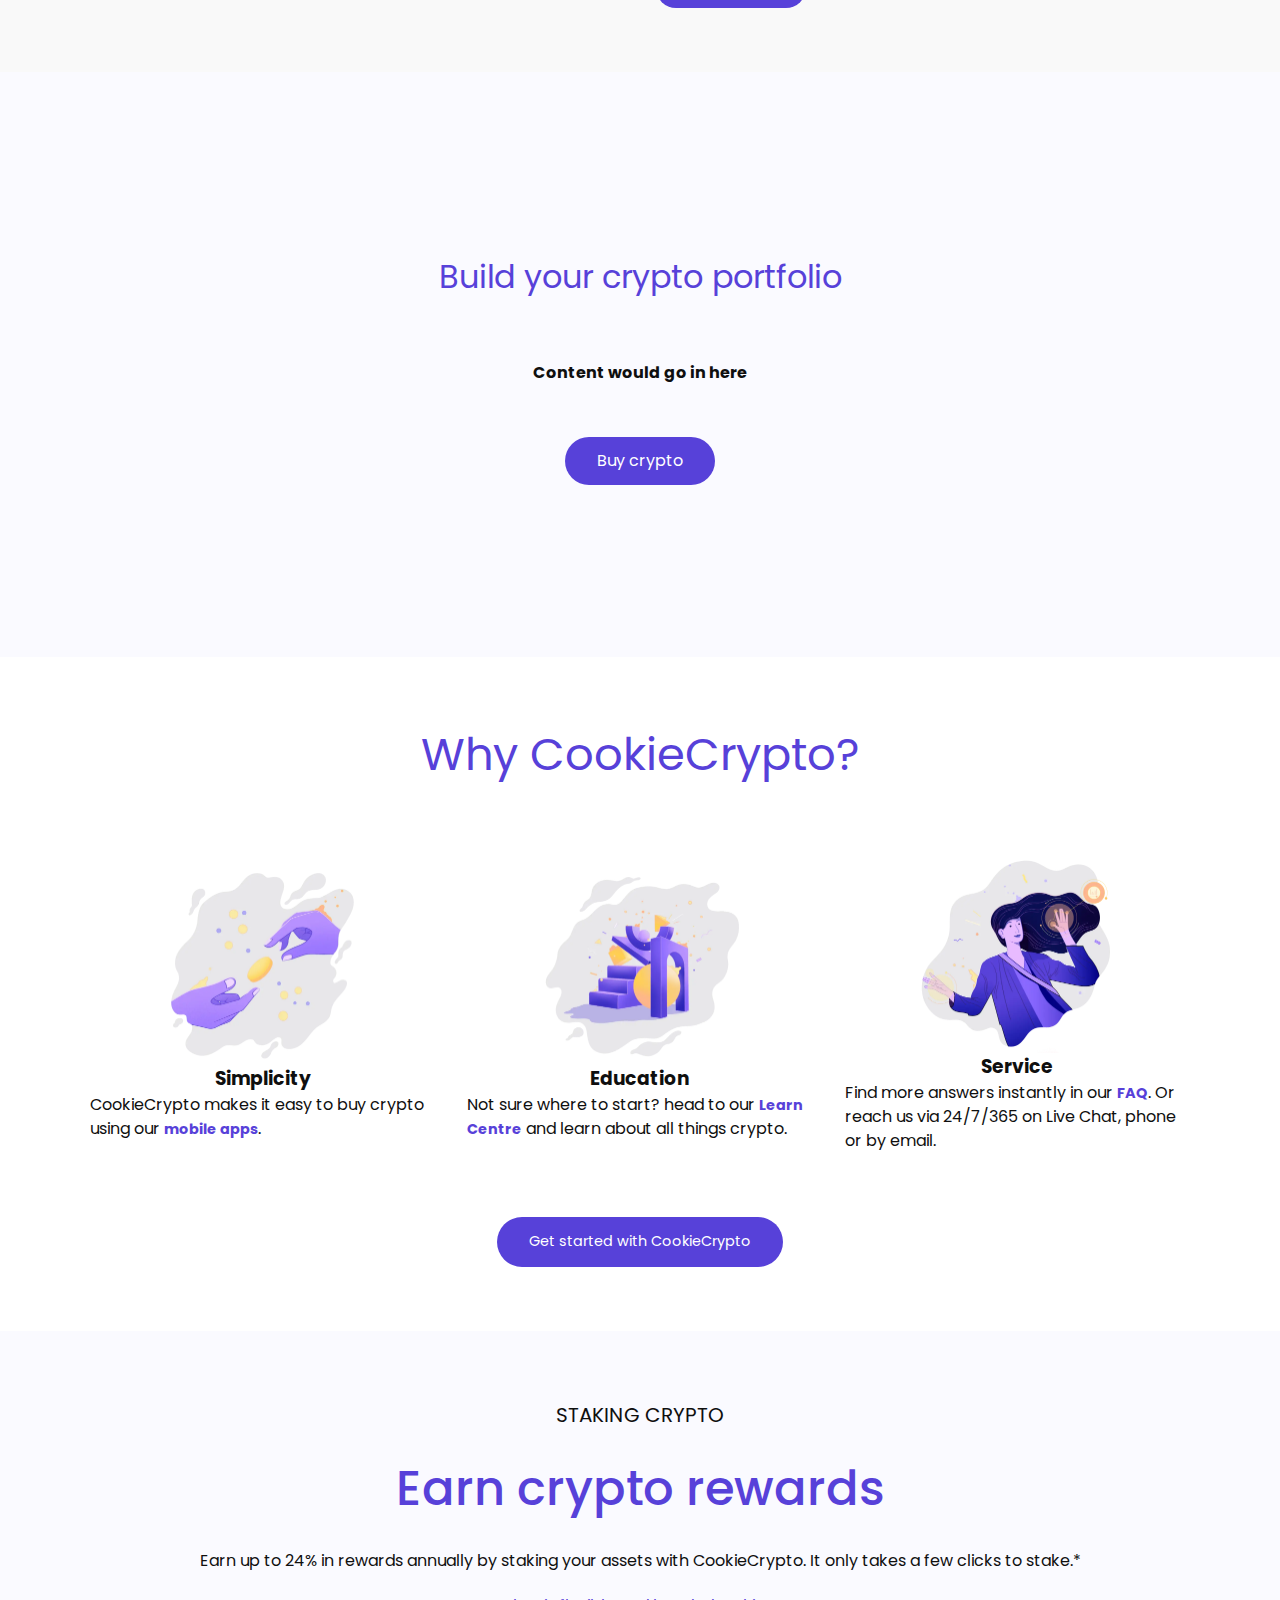
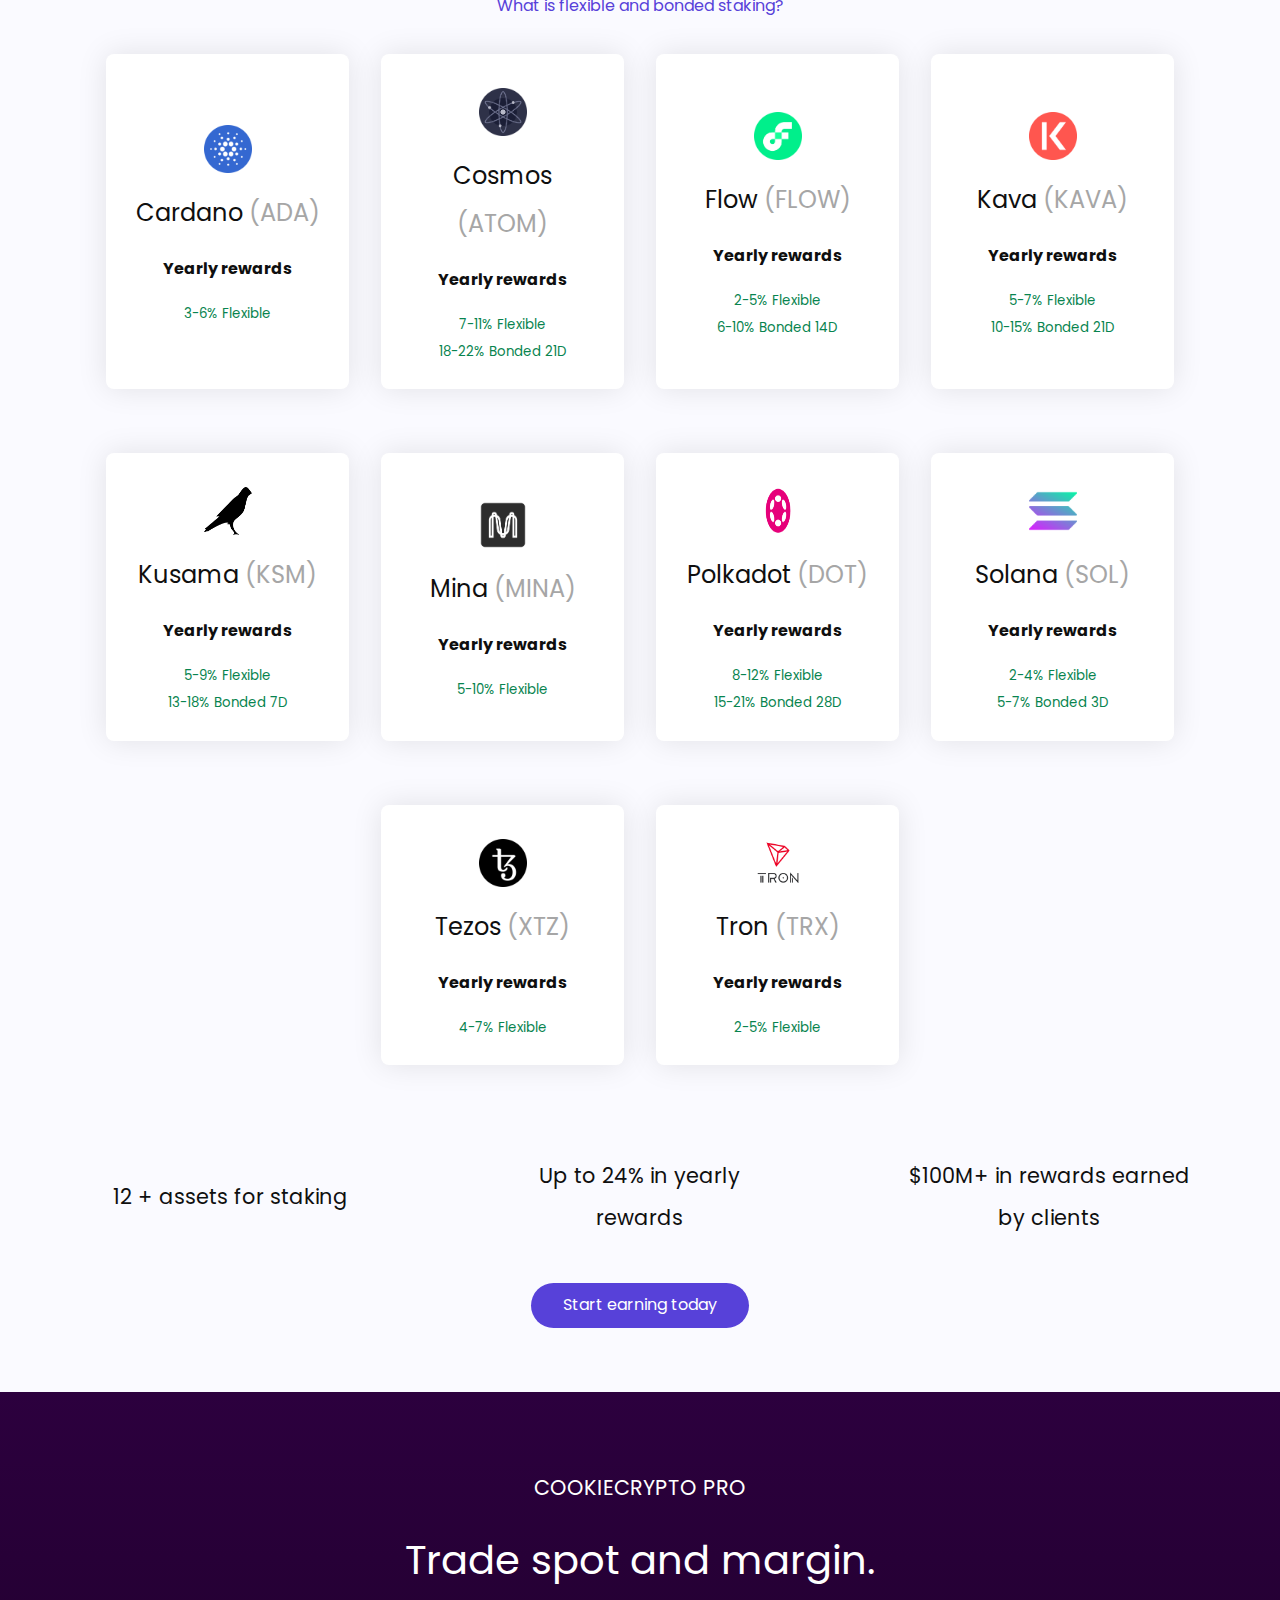
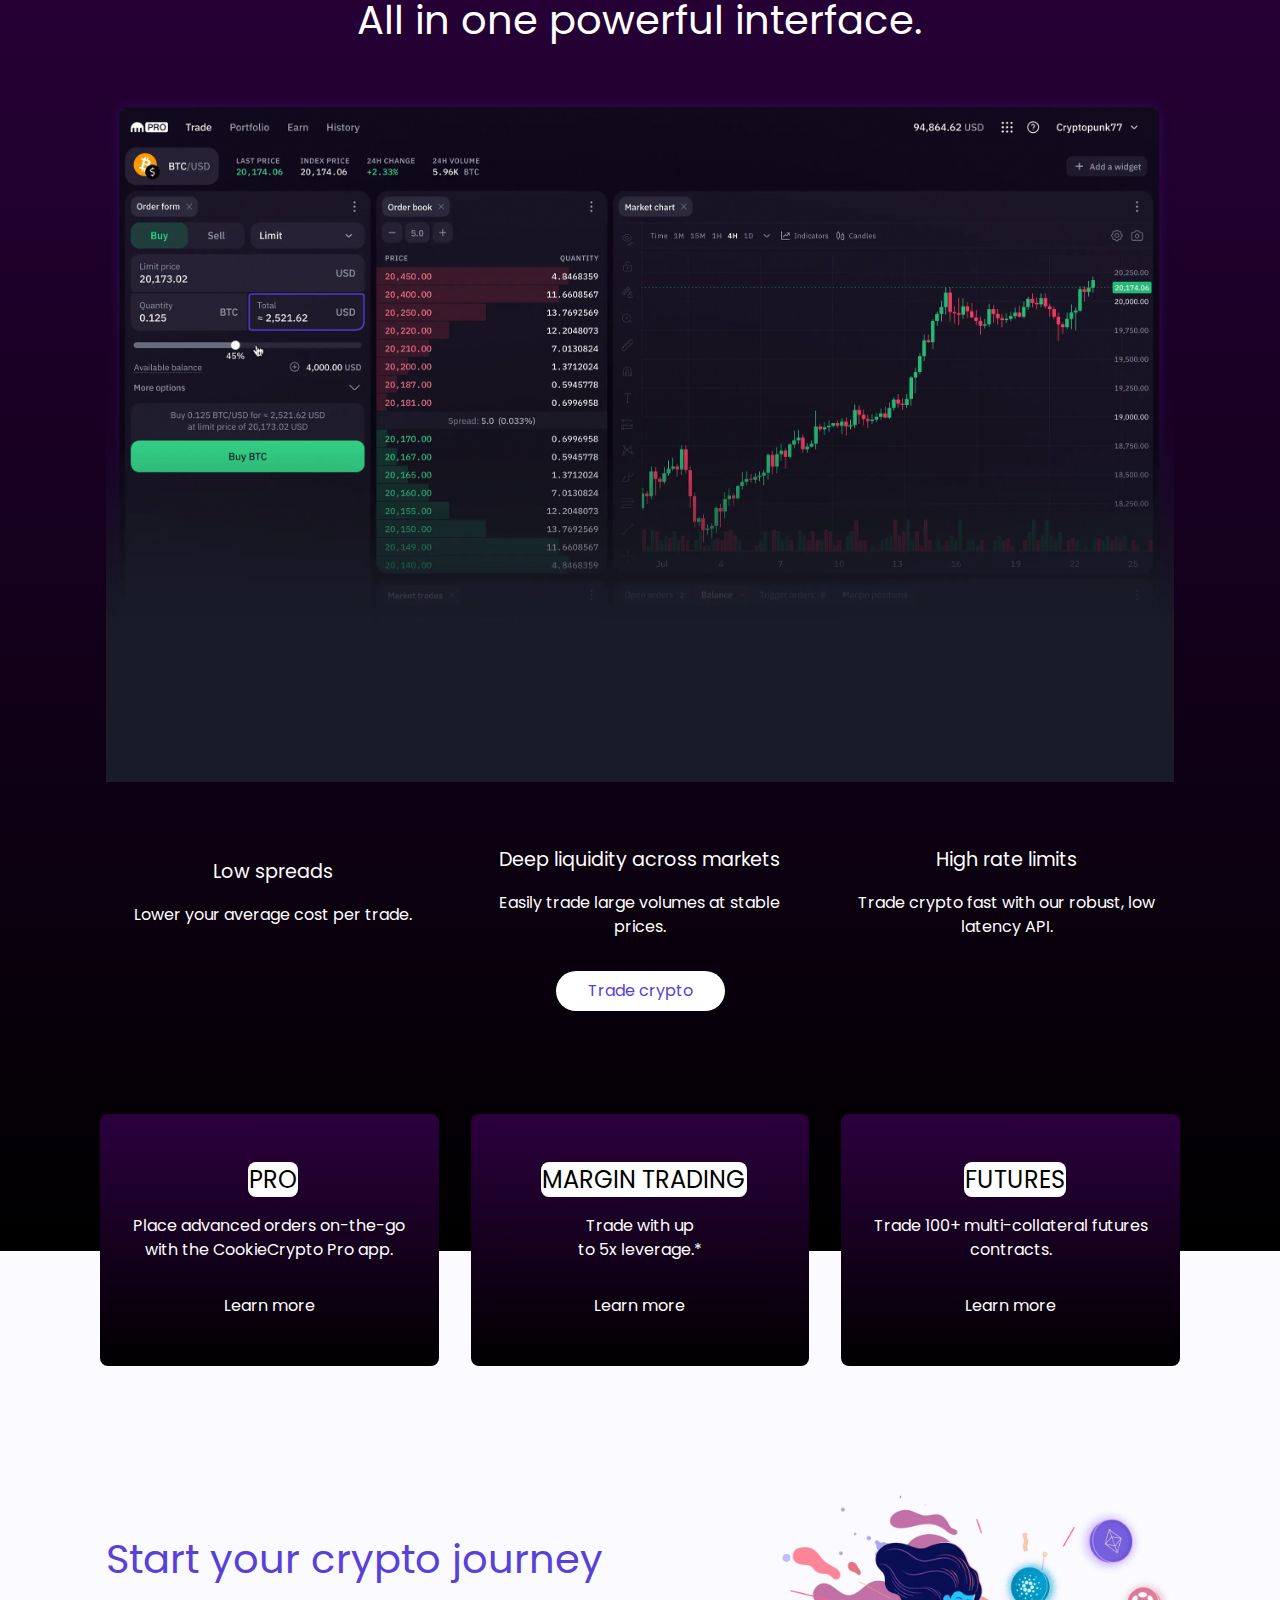
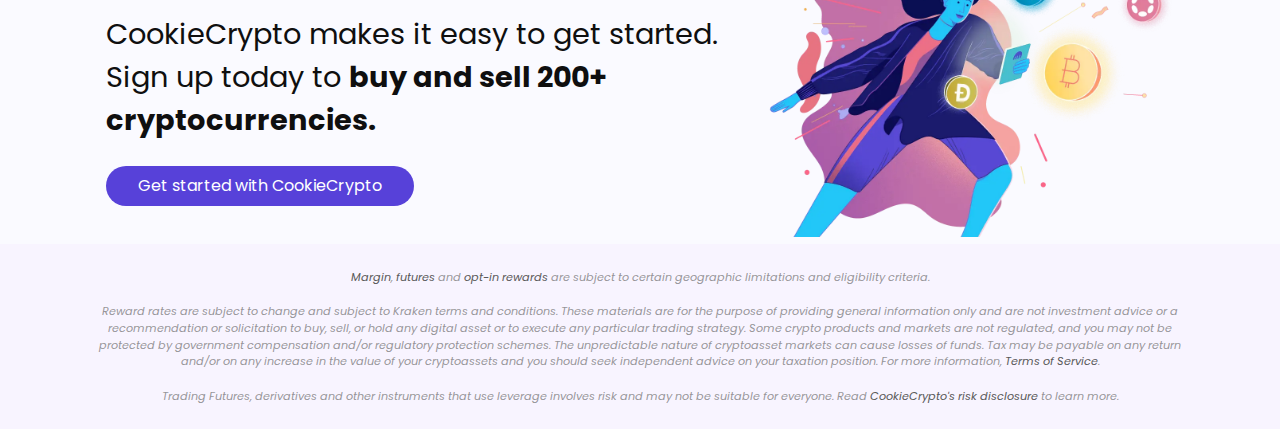
==== commit 589b020f: "app icons" ====
--- a/html/index.html
+++ b/html/index.html
@@ -80,6 +80,18 @@
               loop
               src="/media-resources/other/Consumer buy flow 2023 + Mockup v6.mp4"
             ></video>
+            <div class="grid-2 py-1">
+              <div>
+                <a href="#" class="btn btn-light"
+                  ><i class="fa-brands fa-apple"></i> App Store</a
+                >
+              </div>
+              <div>
+                <a href="#" class="btn btn-light"
+                  ><i class="fa-brands fa-google-play"></i> Google Play</a
+                >
+              </div>
+            </div>
           </div>
         </div>
       </div>
--- a/css/style.css
+++ b/css/style.css
@@ -143,8 +143,15 @@
 
       .header-vid {
          display: flex;
-         justify-content: center;
-         align-items: center;
+         flex-direction: column;
+         justify-content: center;
+         align-items: center;
+         text-align: center;
+
+         .btn-light {
+            border: 1px solid var(--primary-color);
+            padding: 0.7rem 1rem;
+         }
       }
    }
 }
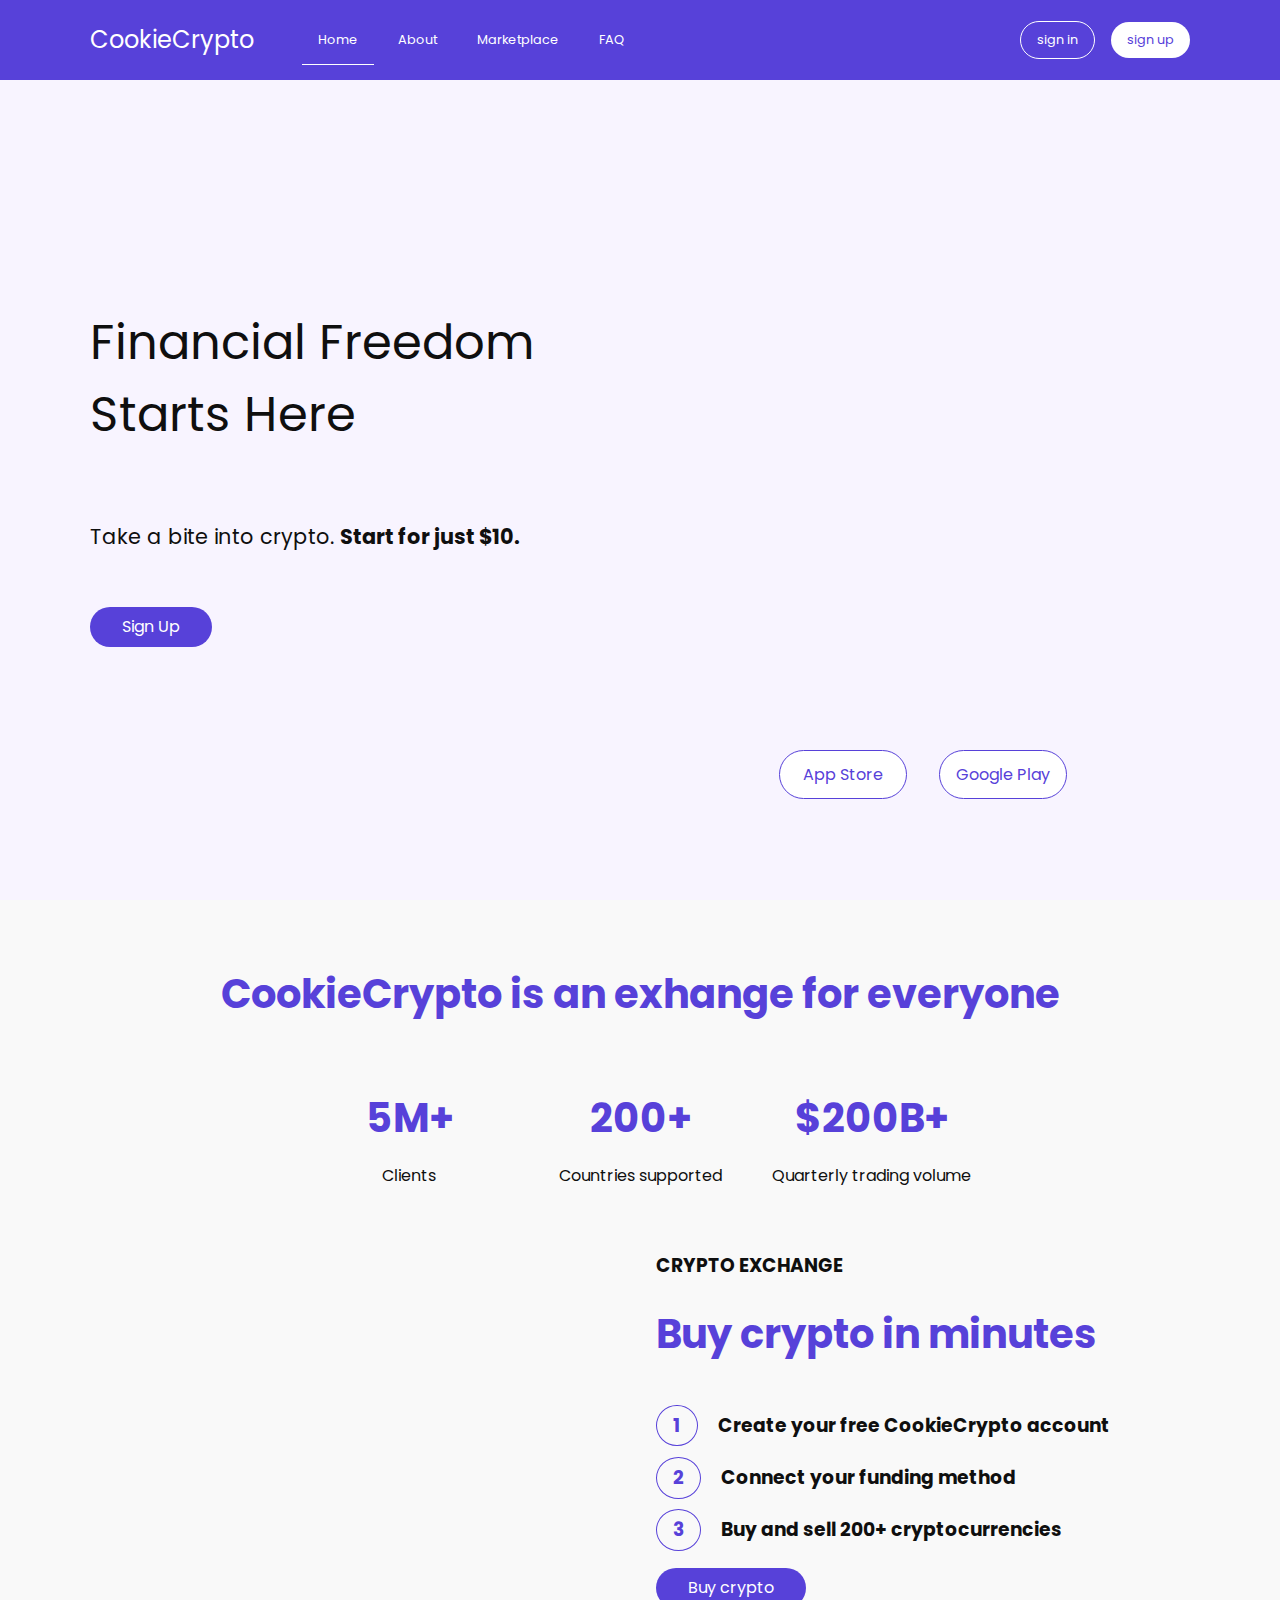
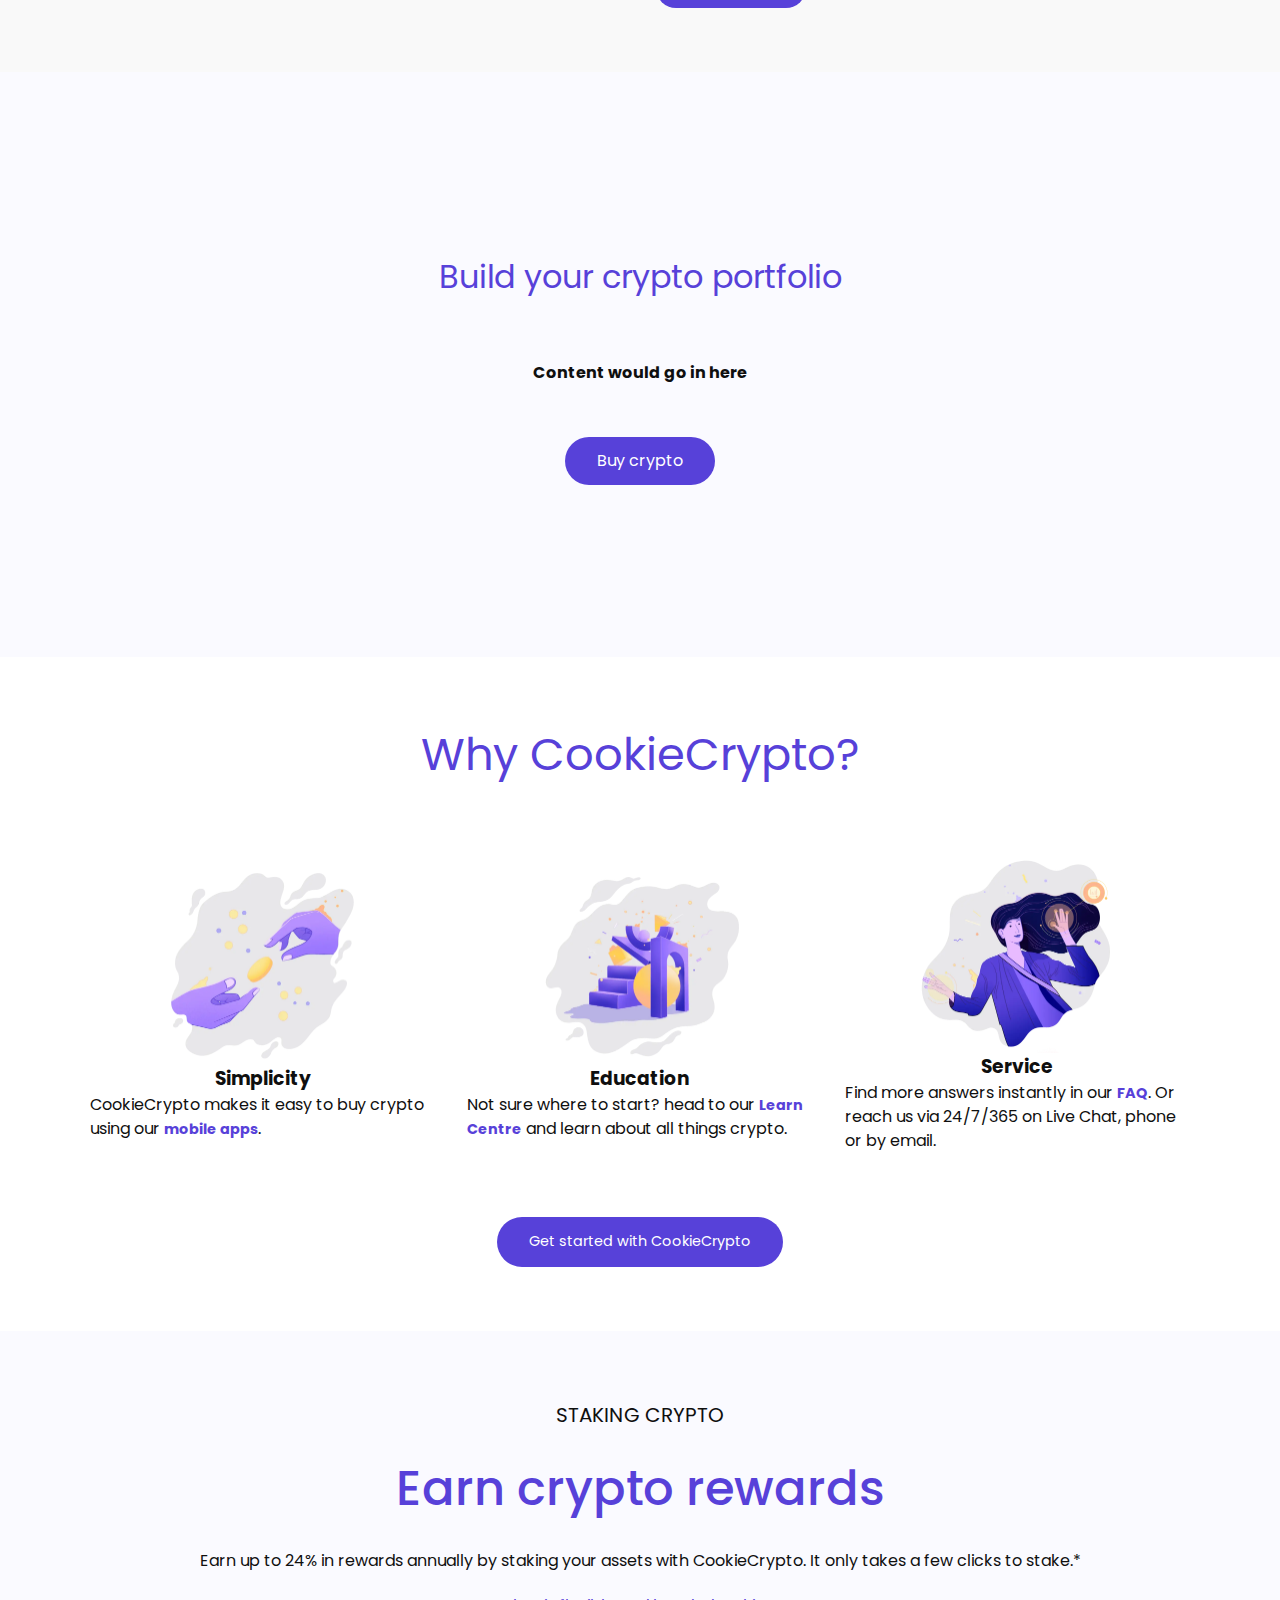
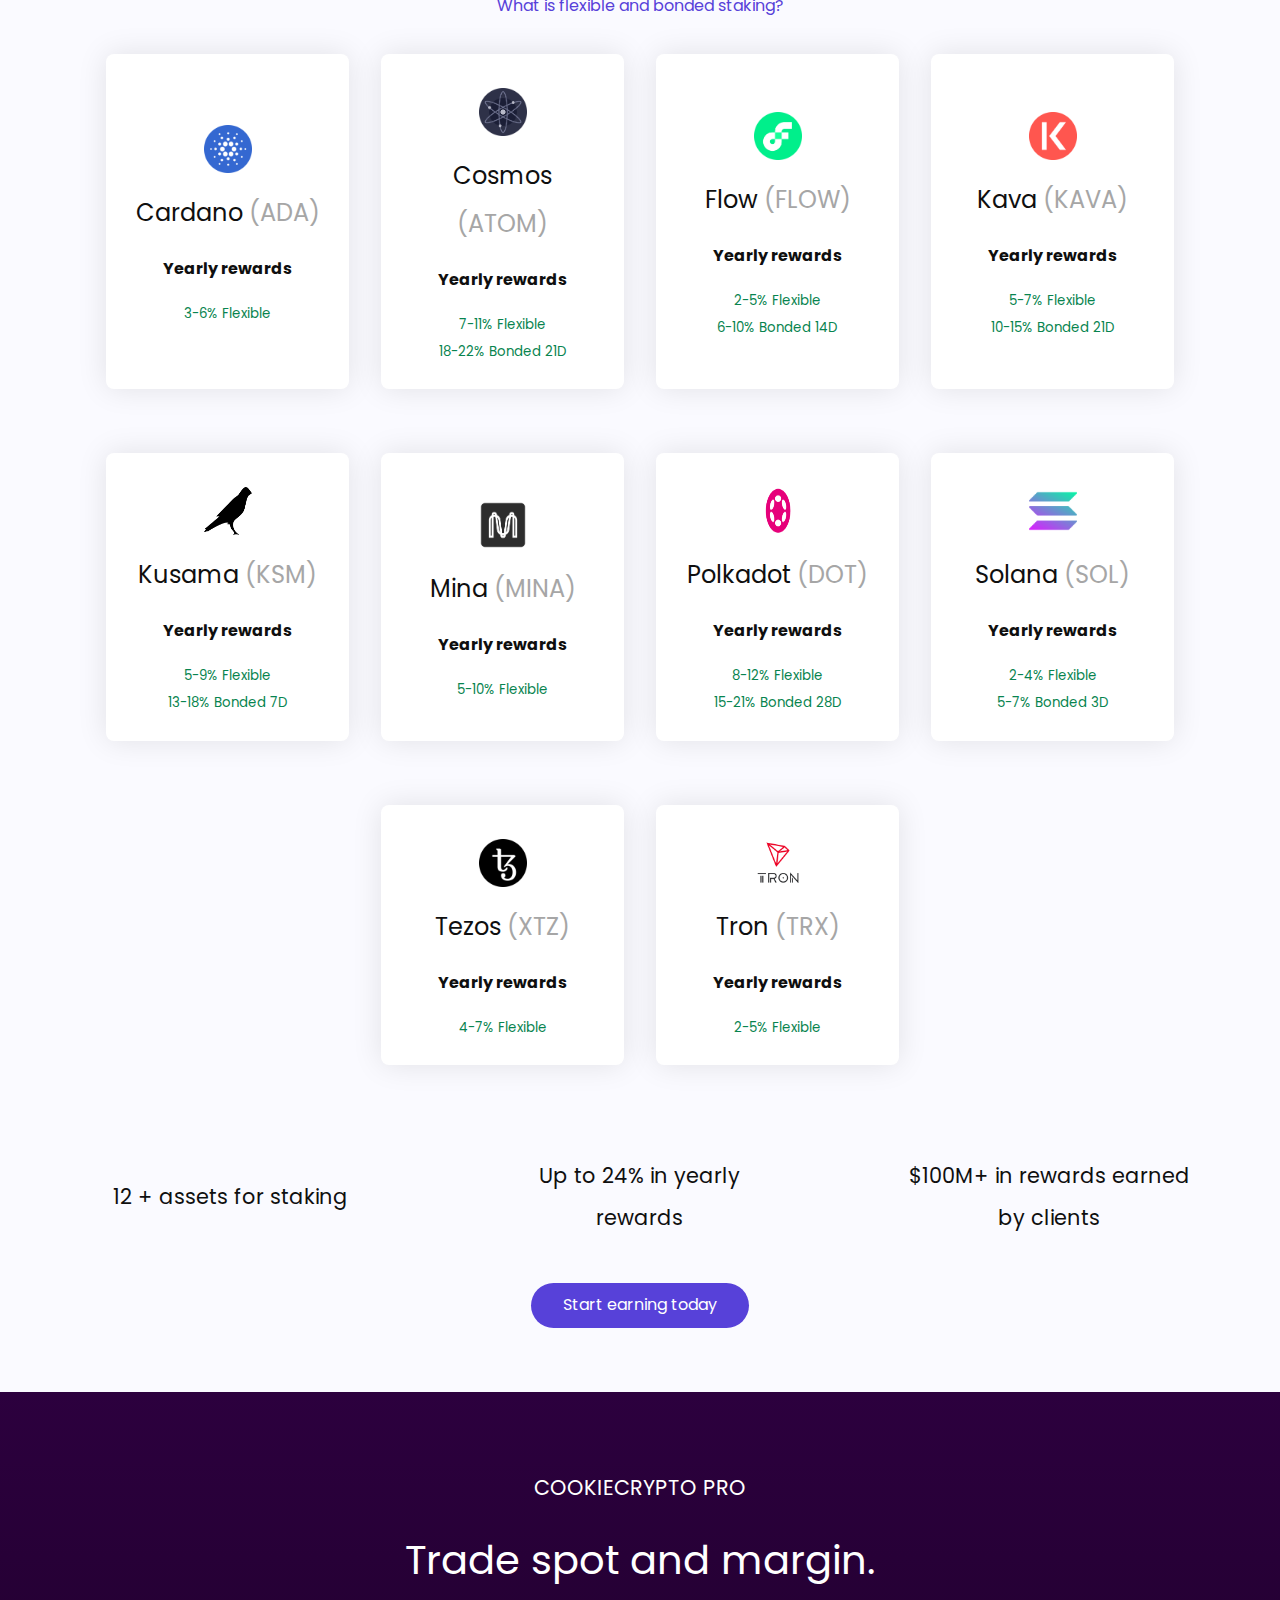
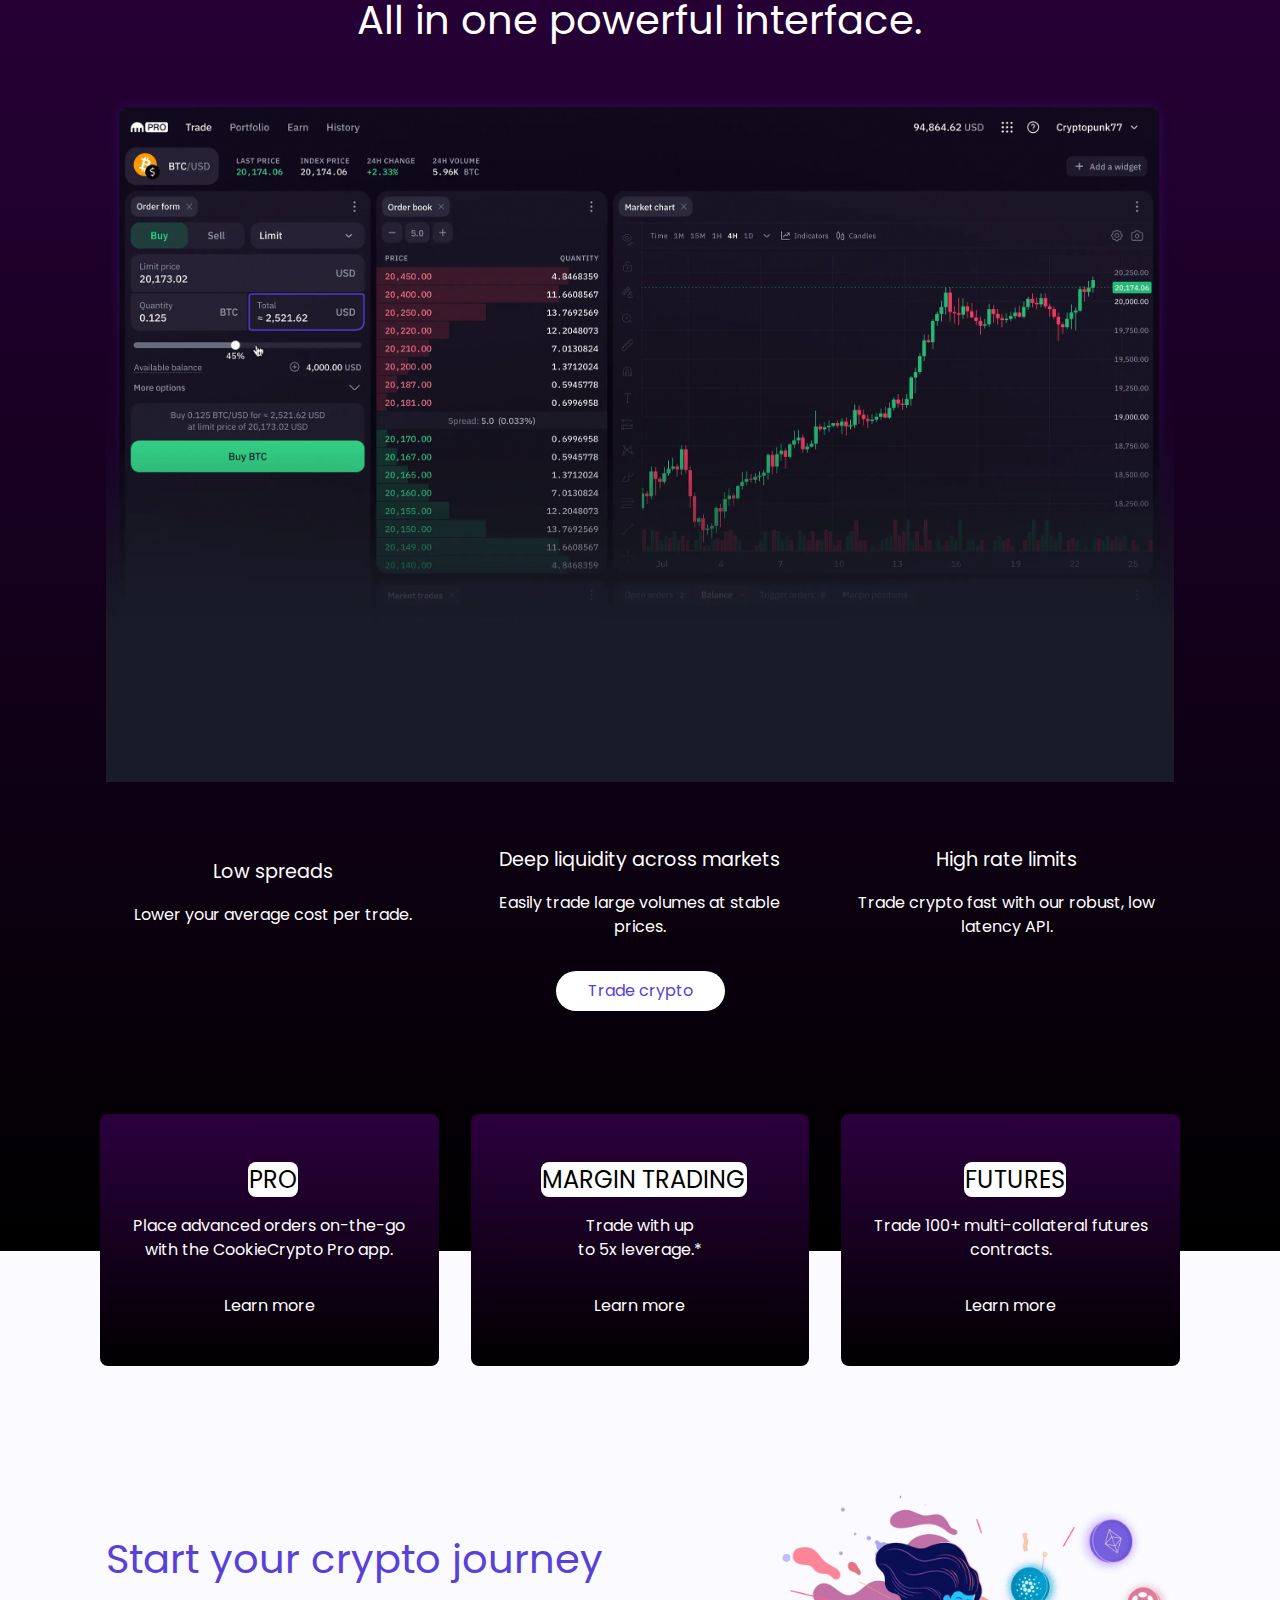
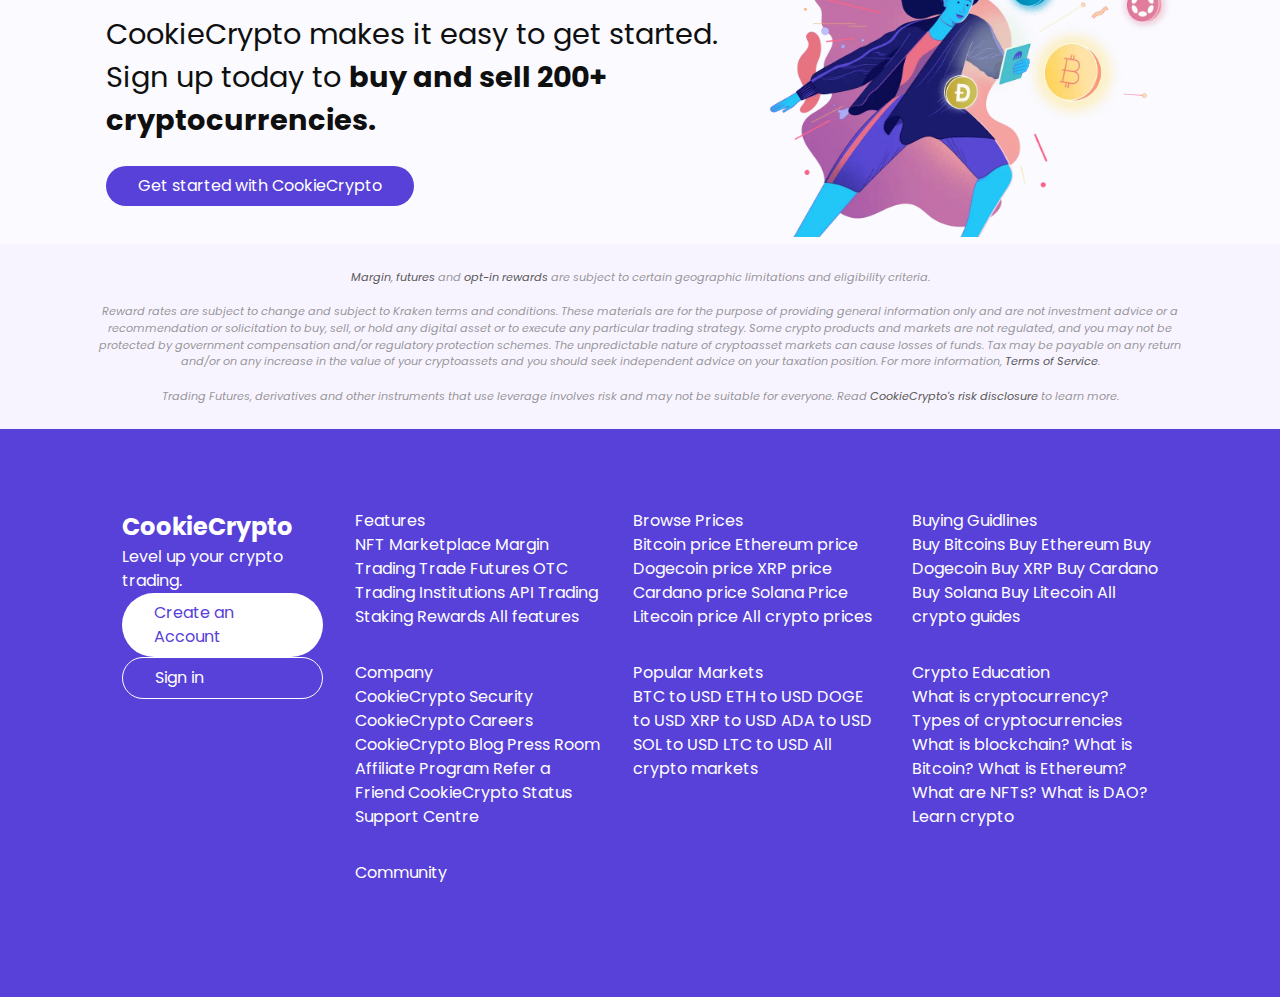
==== commit cdbca8b3: "footer html and some css" ====
--- a/html/index.html
+++ b/html/index.html
@@ -451,6 +451,109 @@
       </div>
     </section>
 
+    <!-- Footer -->
+    <footer id="footer" class="bg-primary">
+      <div class="container">
+        <div class="footer-content py-3">
+          <div class="grid-2">
+            <div class="c-left">
+              <h2><i class="fa-solid fa-cookie-bite"></i> CookieCrypto</h2>
+              <p>Level up your crypto trading.</p>
+              <a class="btn btn-light" href="#sign-up">Create an Account</a>
+              <a class="btn btn-outline" href="#sign-in">Sign in</a>
+            </div>
+            <div class="grid-3">
+              <div class="inner-content">
+                <p>Features</p>
+                <a href="#">NFT Marketplace</a>
+                <a href="#">Margin Trading</a>
+                <a href="#">Trade Futures</a>
+                <a href="#">OTC Trading</a>
+                <a href="#">Institutions</a>
+                <a href="#">API Trading</a>
+                <a href="#">Staking Rewards</a>
+                <a href="#">All features</a>
+              </div>
+
+              <div class="inner-content">
+                <p>Browse Prices</p>
+                <a href="#">Bitcoin price</a>
+                <a href="#">Ethereum price</a>
+                <a href="#">Dogecoin price</a>
+                <a href="#">XRP price</a>
+                <a href="#">Cardano price</a>
+                <a href="#">Solana Price</a>
+                <a href="#">Litecoin price</a>
+                <a href="#">All crypto prices</a>
+              </div>
+
+              <div class="inner-content">
+                <p>Buying Guidlines</p>
+                <a href="#">Buy Bitcoins</a>
+                <a href="#">Buy Ethereum</a>
+                <a href="#">Buy Dogecoin</a>
+                <a href="#">Buy XRP</a>
+                <a href="#">Buy Cardano</a>
+                <a href="#">Buy Solana</a>
+                <a href="#">Buy Litecoin</a>
+                <a href="#">All crypto guides</a>
+              </div>
+
+              <div class="inner-content">
+                <p>Company</p>
+                <a href="#">CookieCrypto Security</a>
+                <a href="#">CookieCrypto Careers</a>
+                <a href="#">CookieCrypto Blog</a>
+                <a href="#">Press Room</a>
+                <a href="#">Affiliate Program</a>
+                <a href="#">Refer a Friend</a>
+                <a href="#">CookieCrypto Status</a>
+                <a href="#">Support Centre</a>
+              </div>
+
+              <div class="inner-content">
+                <p>Popular Markets</p>
+                <a href="#">BTC to USD</a>
+                <a href="#">ETH to USD</a>
+                <a href="#">DOGE to USD</a>
+                <a href="#">XRP to USD</a>
+                <a href="#">ADA to USD</a>
+                <a href="#">SOL to USD</a>
+                <a href="#">LTC to USD</a>
+                <a href="#">All crypto markets</a>
+              </div>
+
+              <div class="inner-content">
+                <p>Crypto Education</p>
+                <a href="#">What is cryptocurrency?</a>
+                <a href="#">Types of cryptocurrencies</a>
+                <a href="#">What is blockchain?</a>
+                <a href="#">What is Bitcoin?</a>
+                <a href="#">What is Ethereum?</a>
+                <a href="#">What are NFTs?</a>
+                <a href="#">What is DAO?</a>
+                <a href="#">Learn crypto</a>
+              </div>
+
+              <div class="inner-crypto">
+                <p>Community</p>
+                <div class="grid-4">
+                  <i class="fa-brands fa-instagram"></i>
+                  <i class="fa-brands fa-facebook"></i>
+                  <i class="fa-brands fa-linkedin"></i>
+                  <i class="fa-brands fa-twitter"></i>
+                  <i class="fa-brands fa-youtube"></i>
+                  <i class="fa-brands fa-tiktok"></i>
+                  <i class="fa-brands fa-reddit"></i>
+                  <i class="fa-regular fa-paper-plane"></i>
+                </div>
+              </div>
+            </div>
+          </div>
+        </div>
+      </div>
+    </footer>
+
     <script src="/javascript/script.js"></script>
   </body>
 </html>
--- a/css/style.css
+++ b/css/style.css
@@ -553,4 +553,20 @@
          }
       }
    }
+}
+
+/* Footer */
+#footer {
+
+   .grid-2 {
+      grid-template-columns: 1fr 4fr;
+      padding: 2rem;
+      
+   }
+
+   .c-left {
+      & h2 {
+
+      }
+   }
 }--- a/css/utility.css
+++ b/css/utility.css
@@ -19,24 +19,24 @@
 .py-5 { padding: 5rem 0; }
 
 /* Bg-colors */
-bg-primary {
+.bg-primary {
    background: var(--primary-color);
-   color: var(--dark-color);
+   color: var(--light-color);
 }
-bg-secondary {
+.bg-secondary {
    background: var(--secondary-color);
    color: var(--dark-color);
 }
-bg-dark {
+.bg-dark {
    background: var(--dark-color);
    color: var(--light-color);
 }
-bg-light {
+.bg-light {
    background: var(--light-color);
    color: var(--dark-color);
 }
 
-bg-med {
+.bg-med {
    background: var(--medium-color);
    color: #fff;
 }
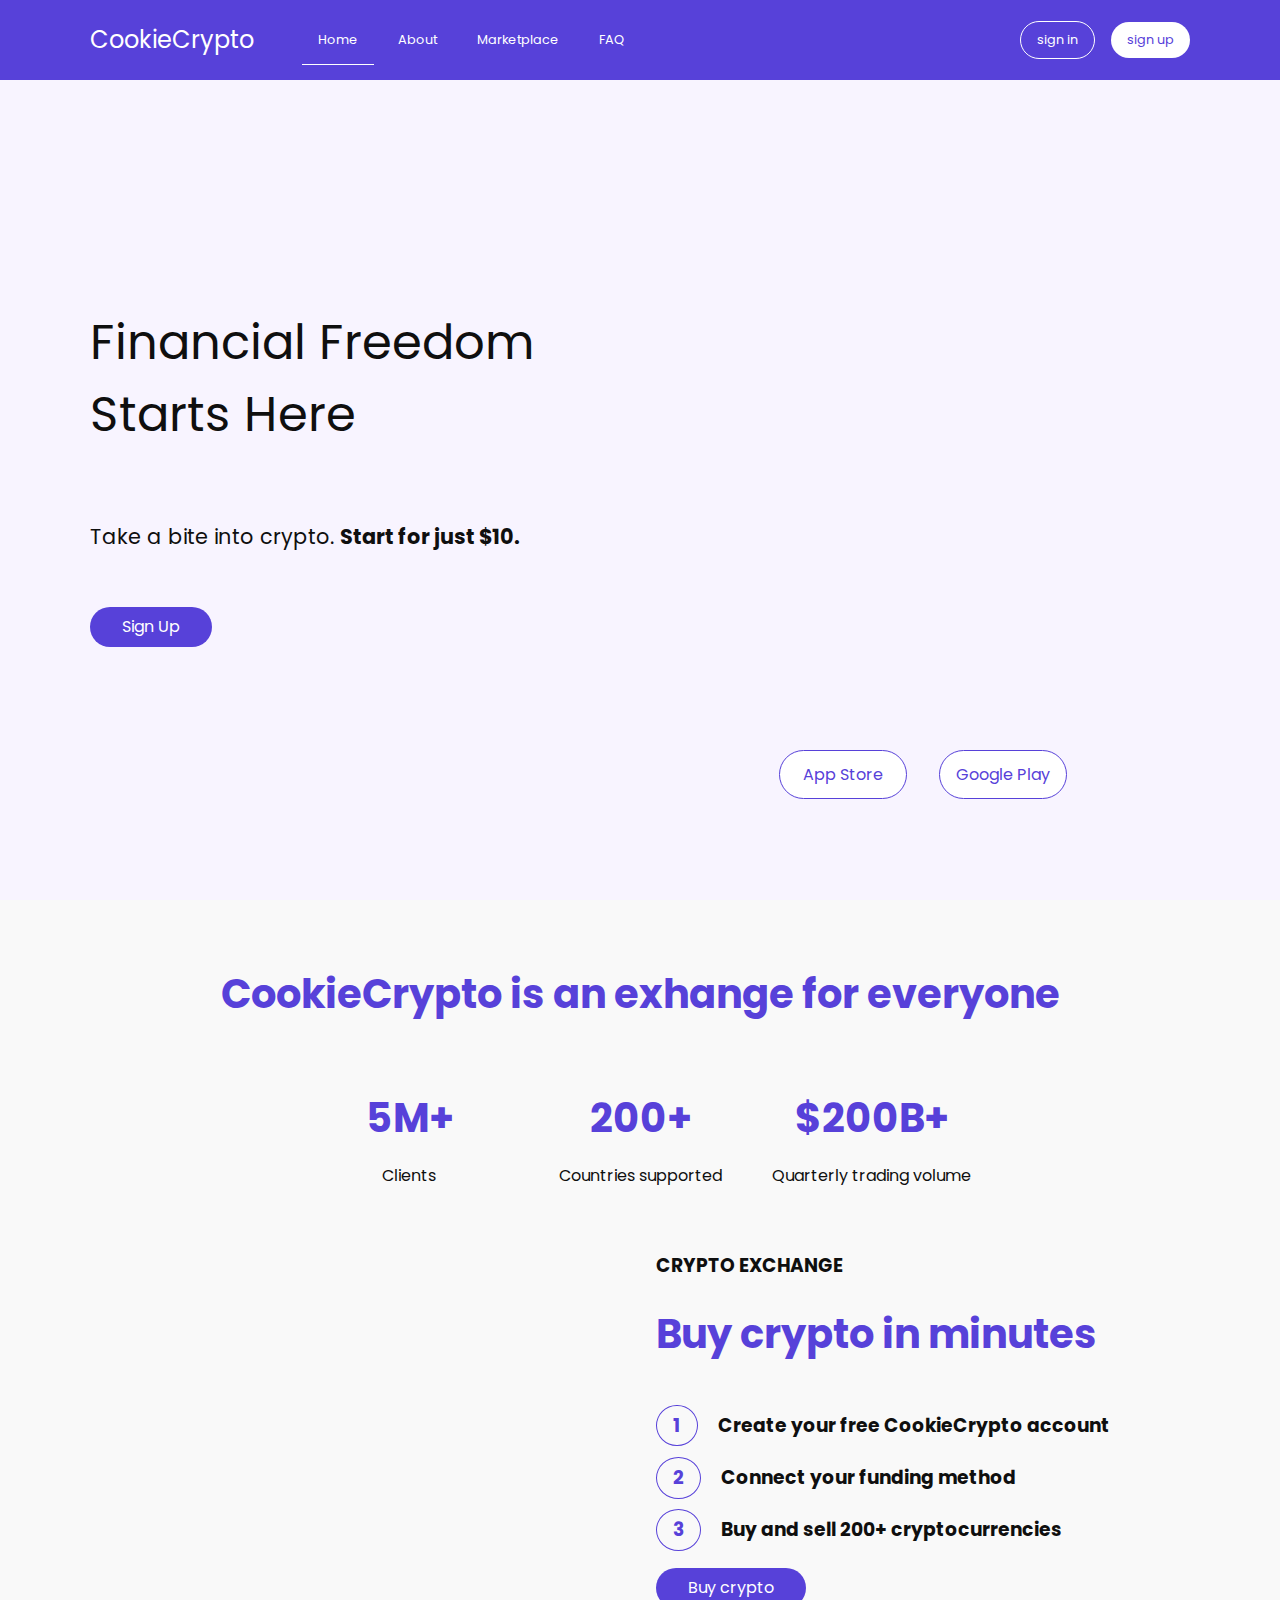
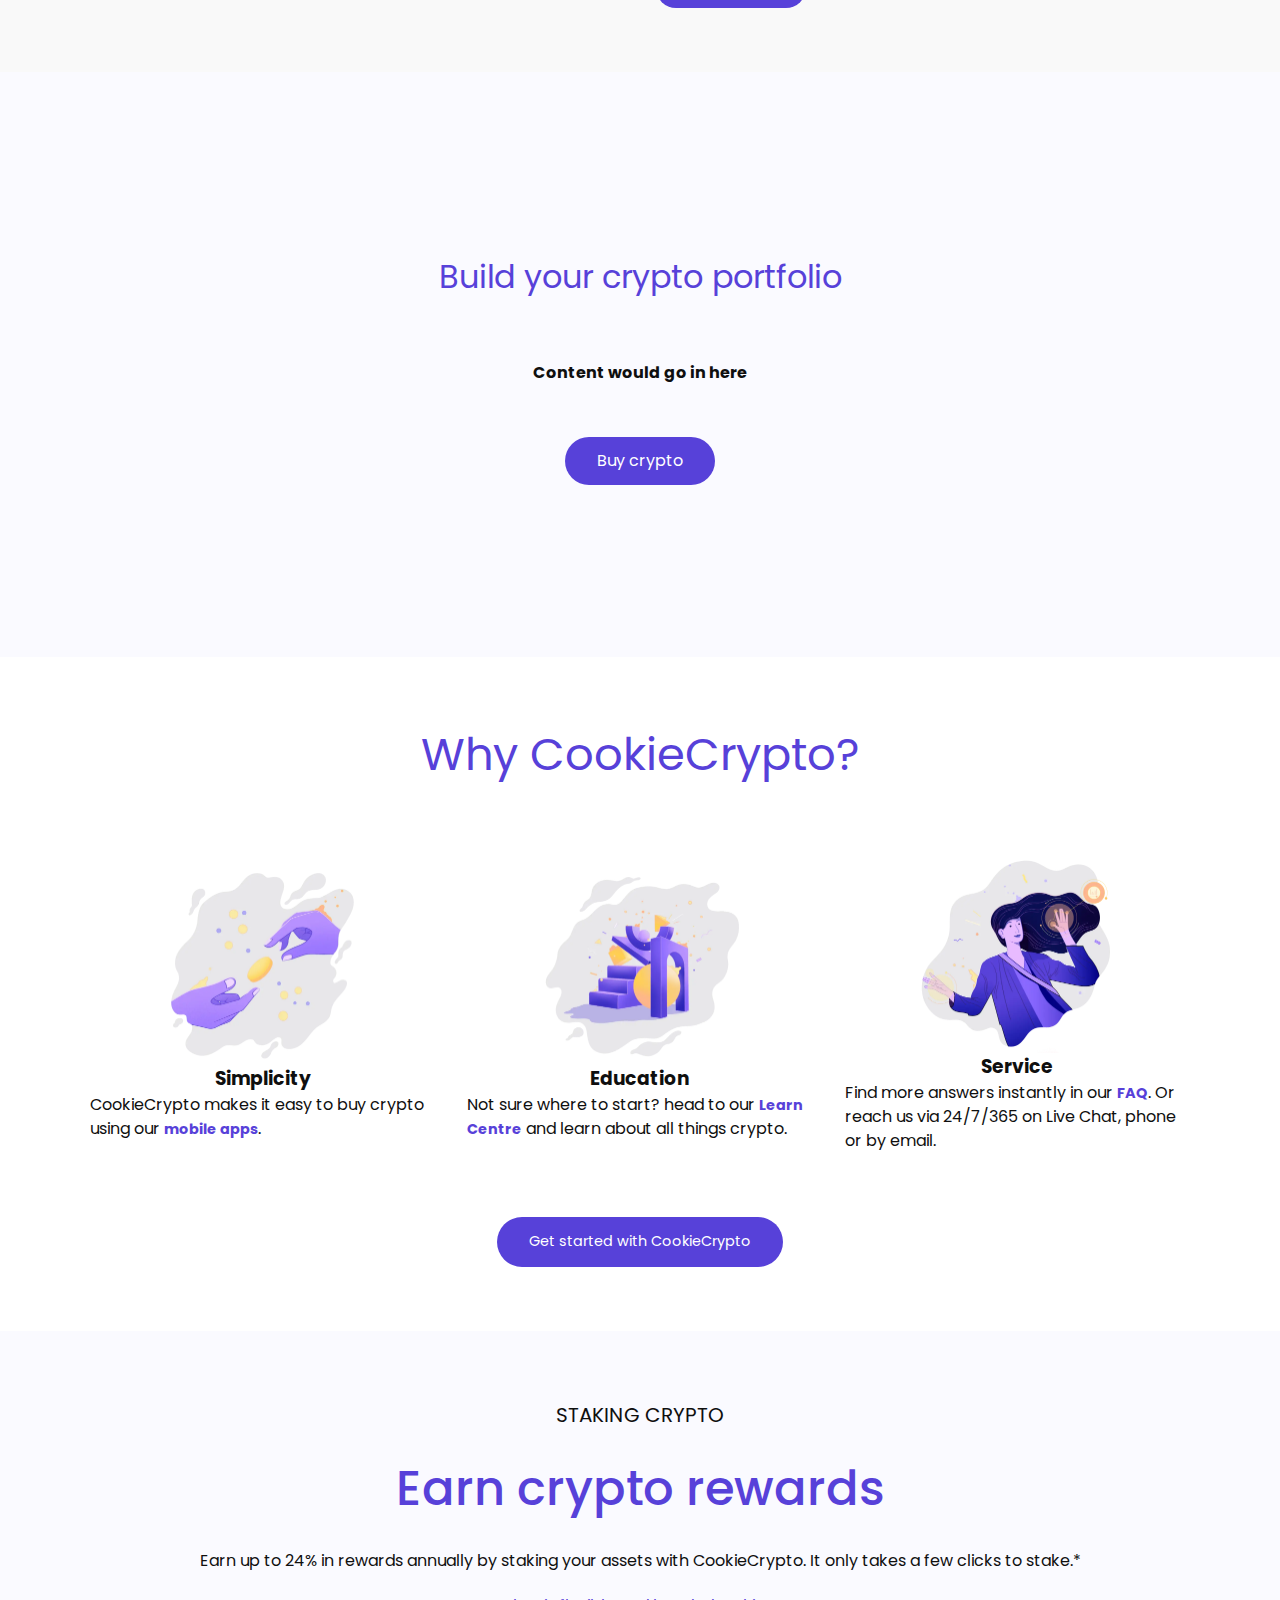
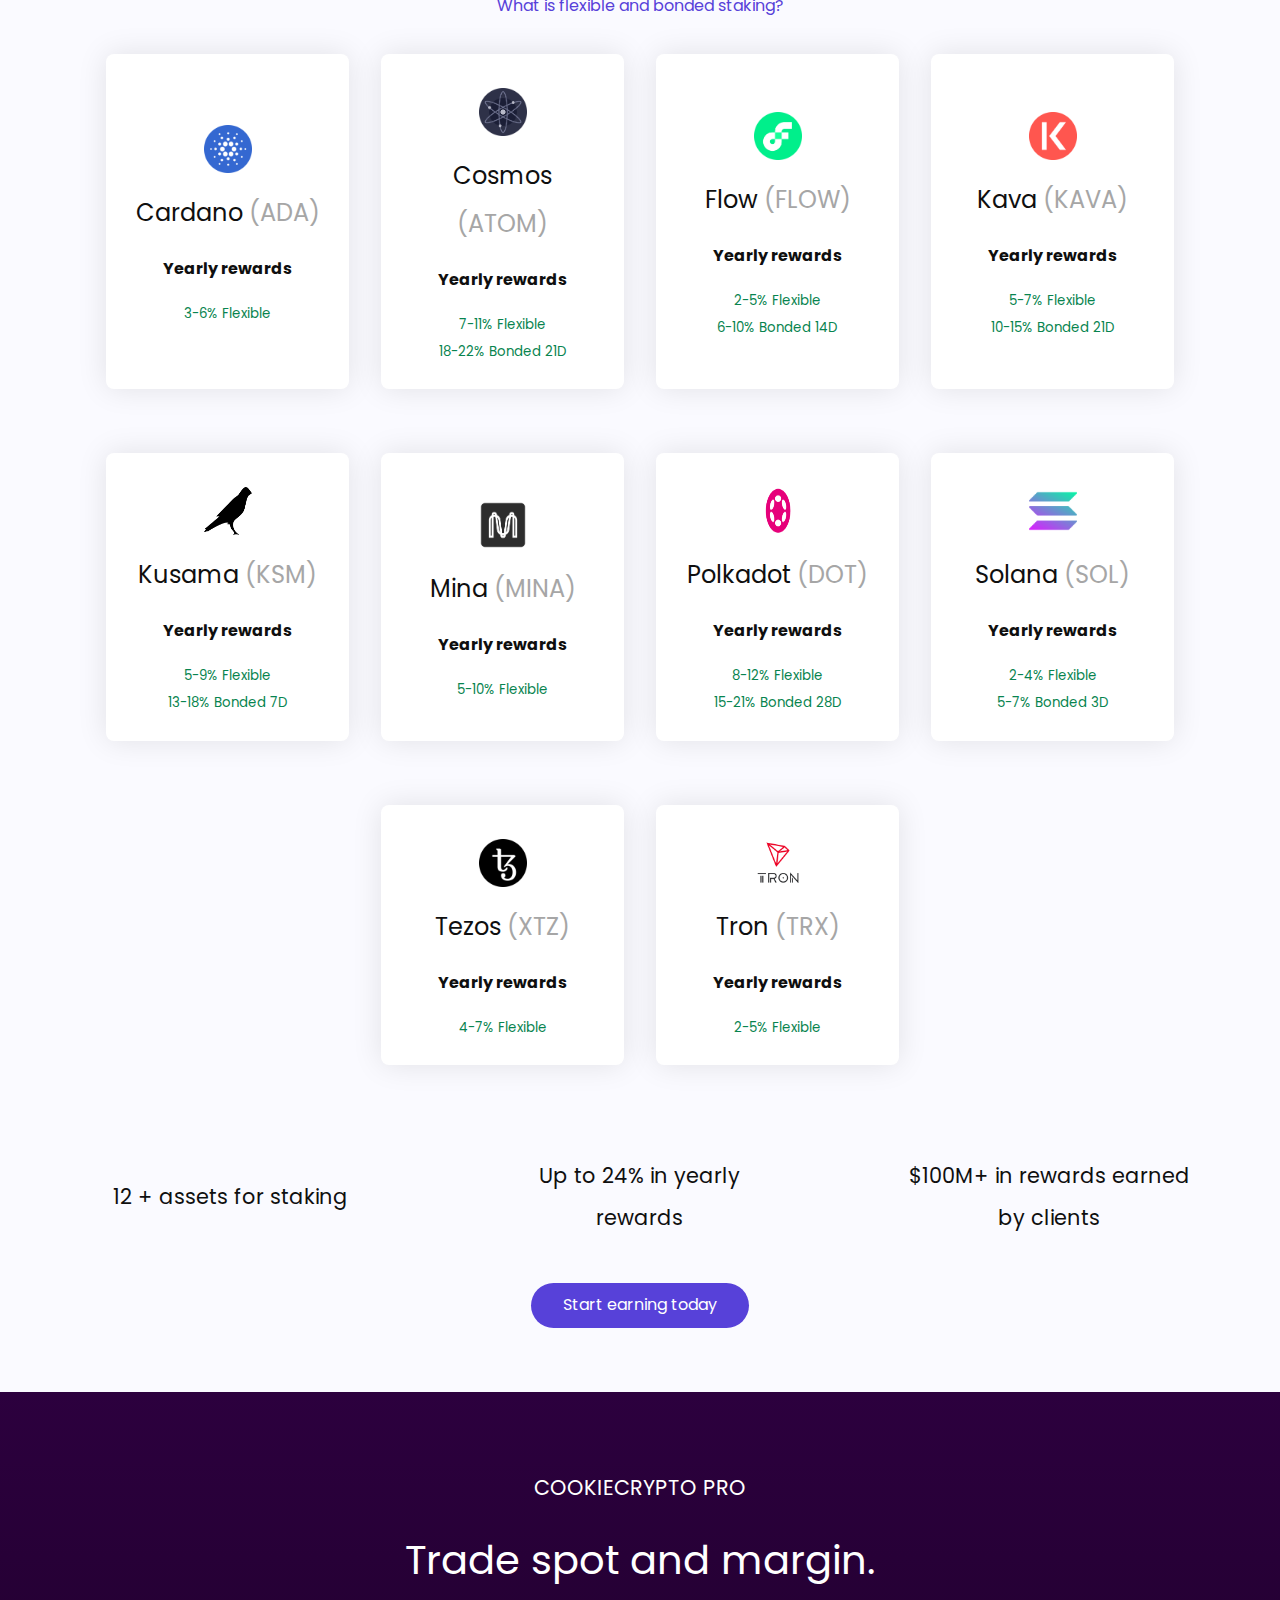
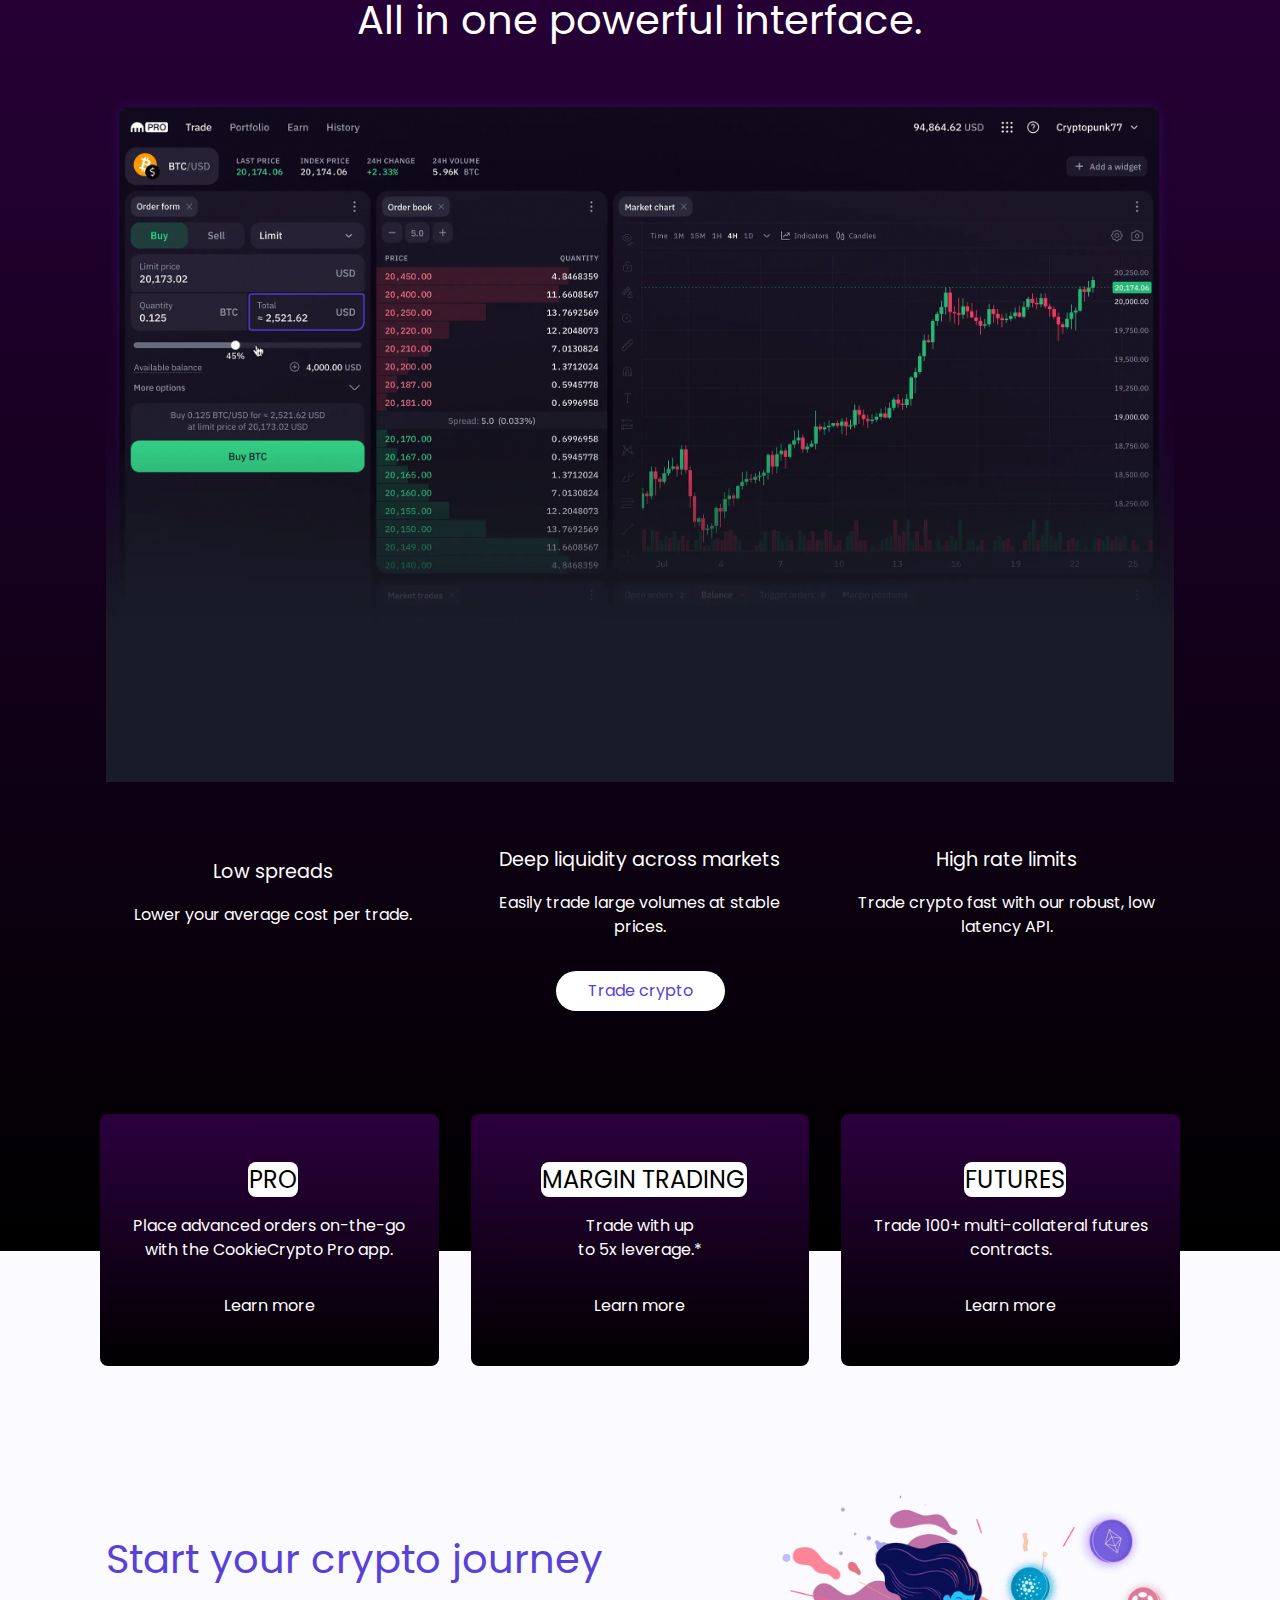
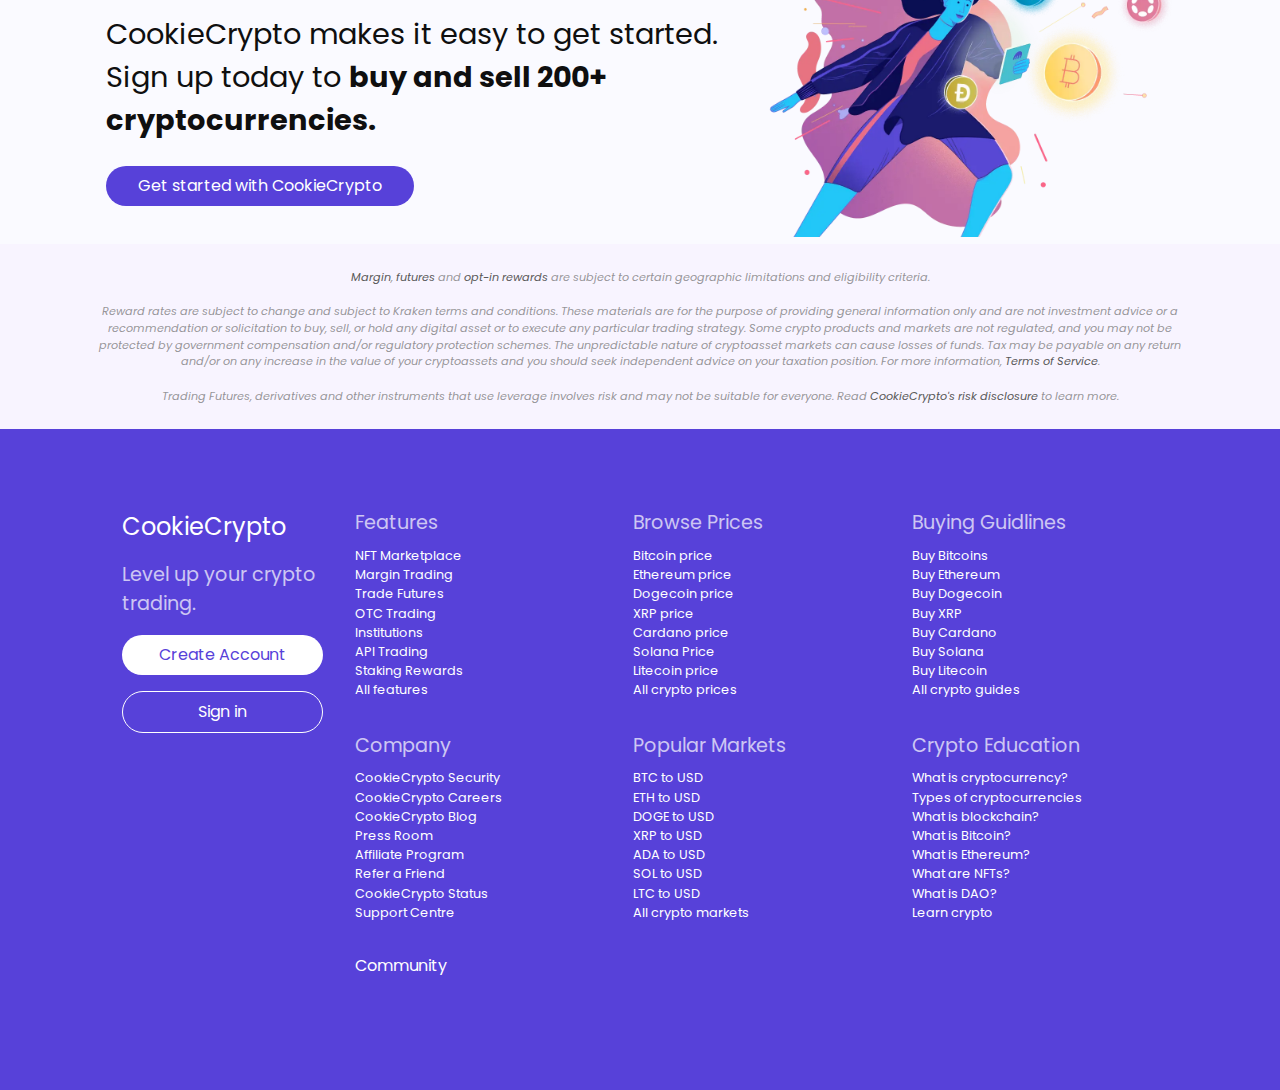
==== commit 4eb033cb: "done" ====
--- a/html/index.html
+++ b/html/index.html
@@ -459,7 +459,9 @@
             <div class="c-left">
               <h2><i class="fa-solid fa-cookie-bite"></i> CookieCrypto</h2>
               <p>Level up your crypto trading.</p>
-              <a class="btn btn-light" href="#sign-up">Create an Account</a>
+              <a class="btn btn-small btn-light" href="#sign-up"
+                >Create Account</a
+              >
               <a class="btn btn-outline" href="#sign-in">Sign in</a>
             </div>
             <div class="grid-3">
--- a/css/style.css
+++ b/css/style.css
@@ -561,12 +561,47 @@
    .grid-2 {
       grid-template-columns: 1fr 4fr;
       padding: 2rem;
-      
-   }
-
-   .c-left {
-      & h2 {
-
-      }
-   }
+      .c-left {
+         & h2 {
+            font-weight: 400;
+            padding-bottom: 1rem;
+         }
+
+         & p {
+            opacity: 0.7;
+            font-size: 1.2rem;
+            padding-bottom: 1rem;
+         }
+
+         & a {
+            text-align: center;
+            margin-bottom: 1rem;
+         }
+      }
+
+      .inner-content {
+         display: flex;
+         flex-direction: column;
+         align-items: start;
+
+         & p {
+            opacity: 0.7;
+            font-size: 1.2rem;
+            padding-bottom: 0.5rem;
+         }
+
+         & a {
+            display: block;
+            font-weight: 400;
+            font-size: 0.8rem;
+            padding: 0;
+
+            &:hover {
+               opacity: 0.4;
+            }
+         }
+      }
+   }
+
+   
 }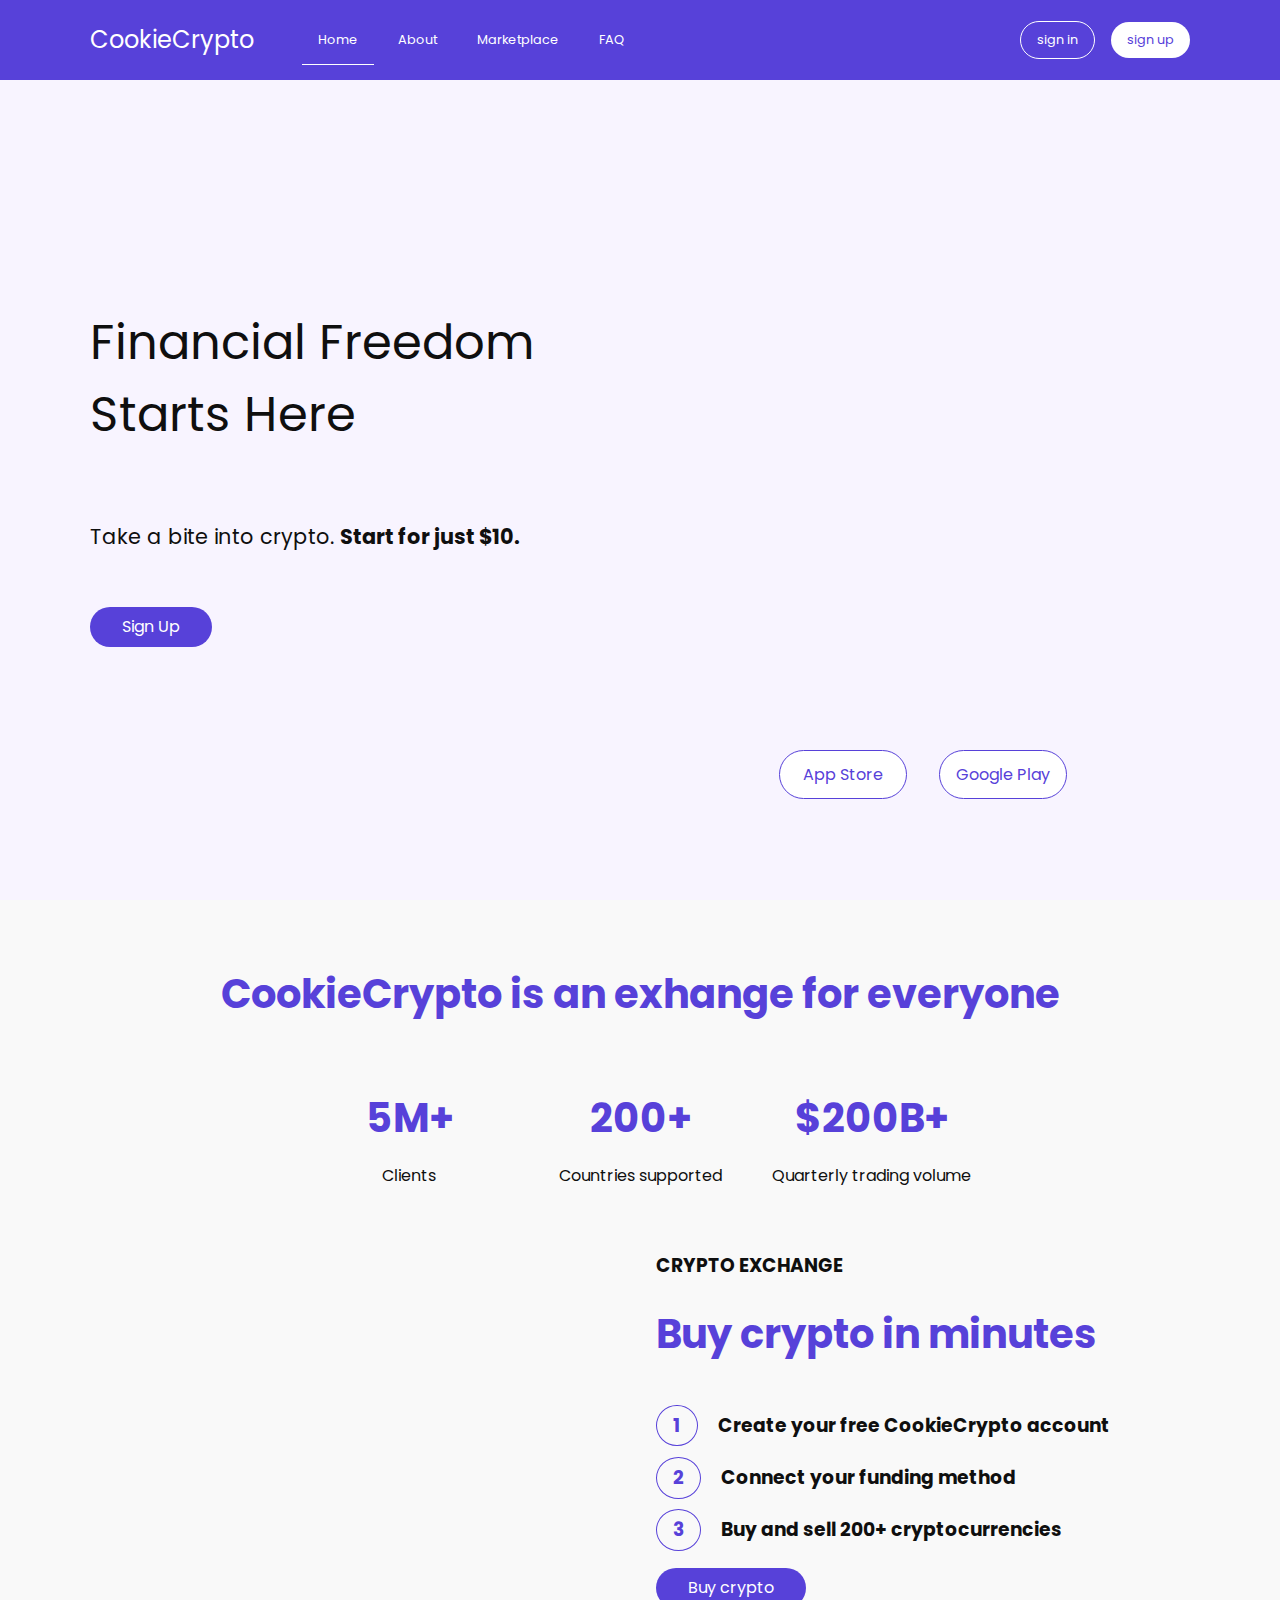
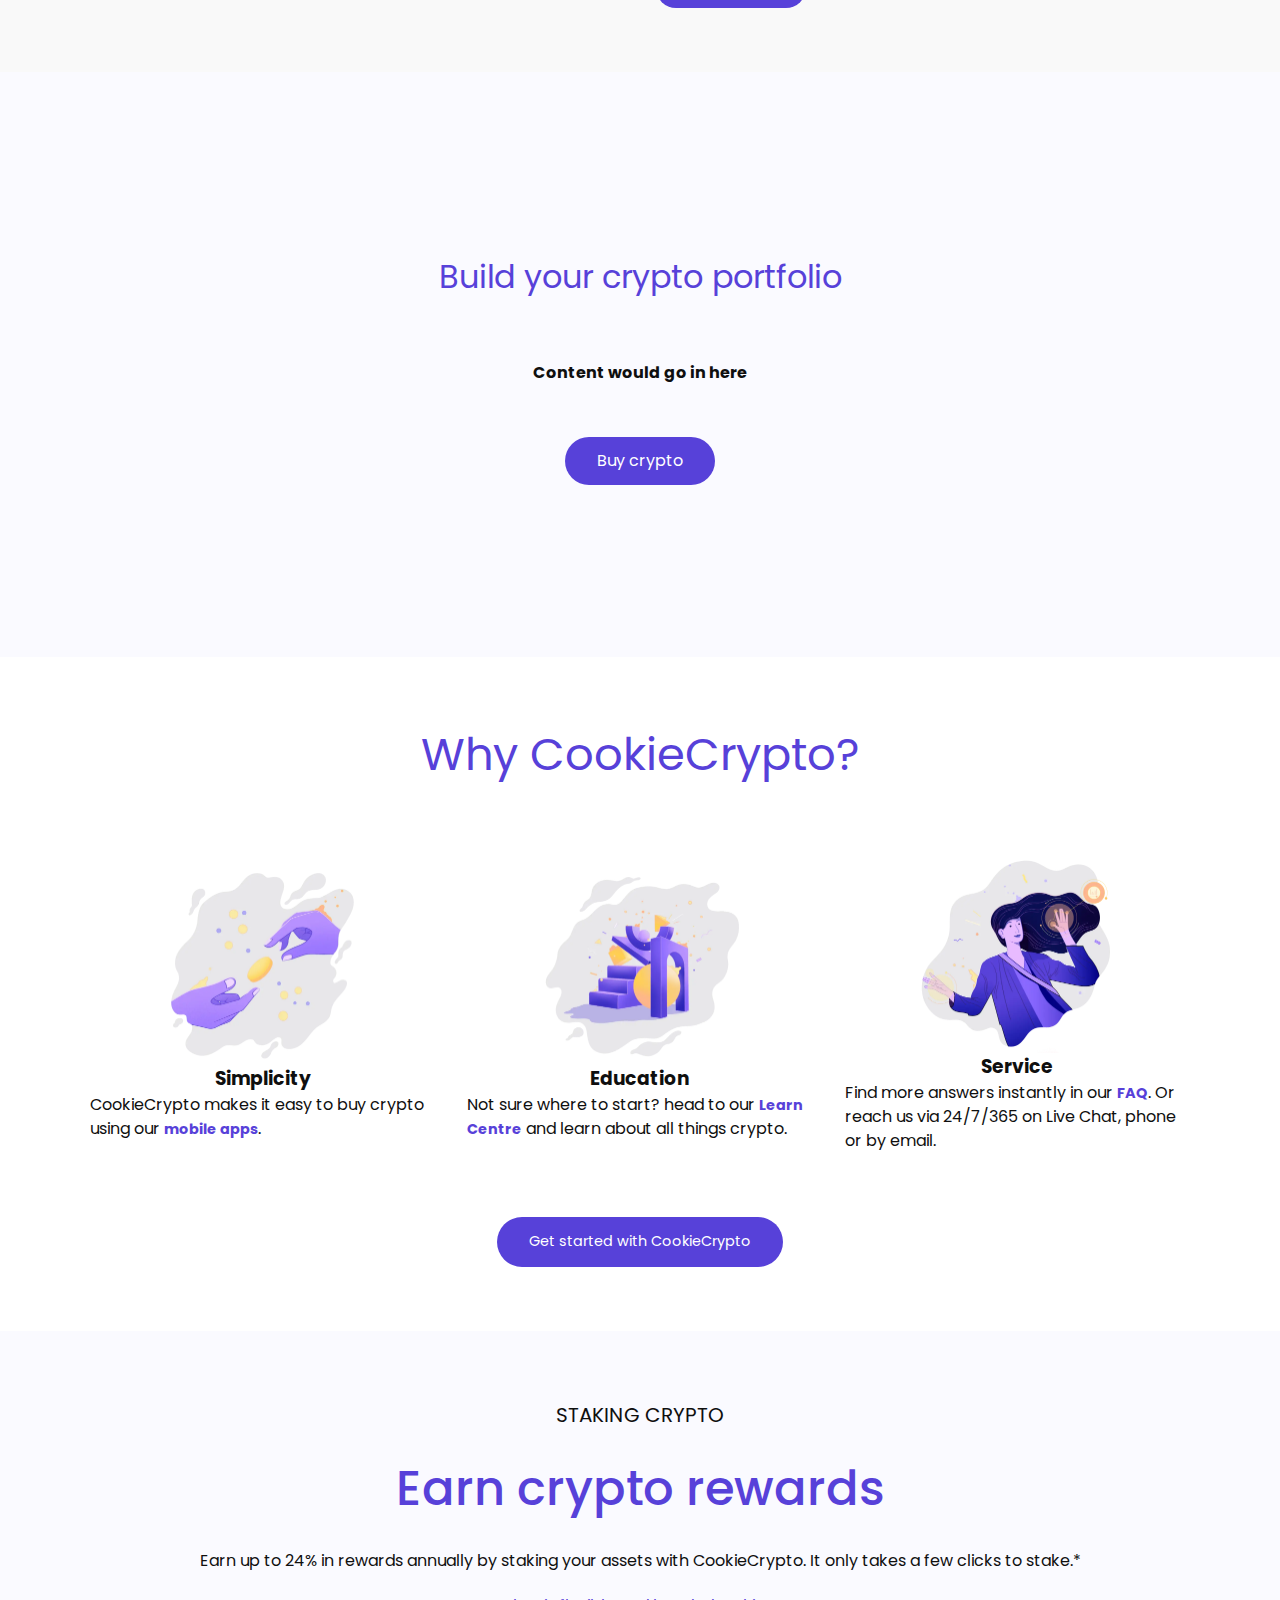
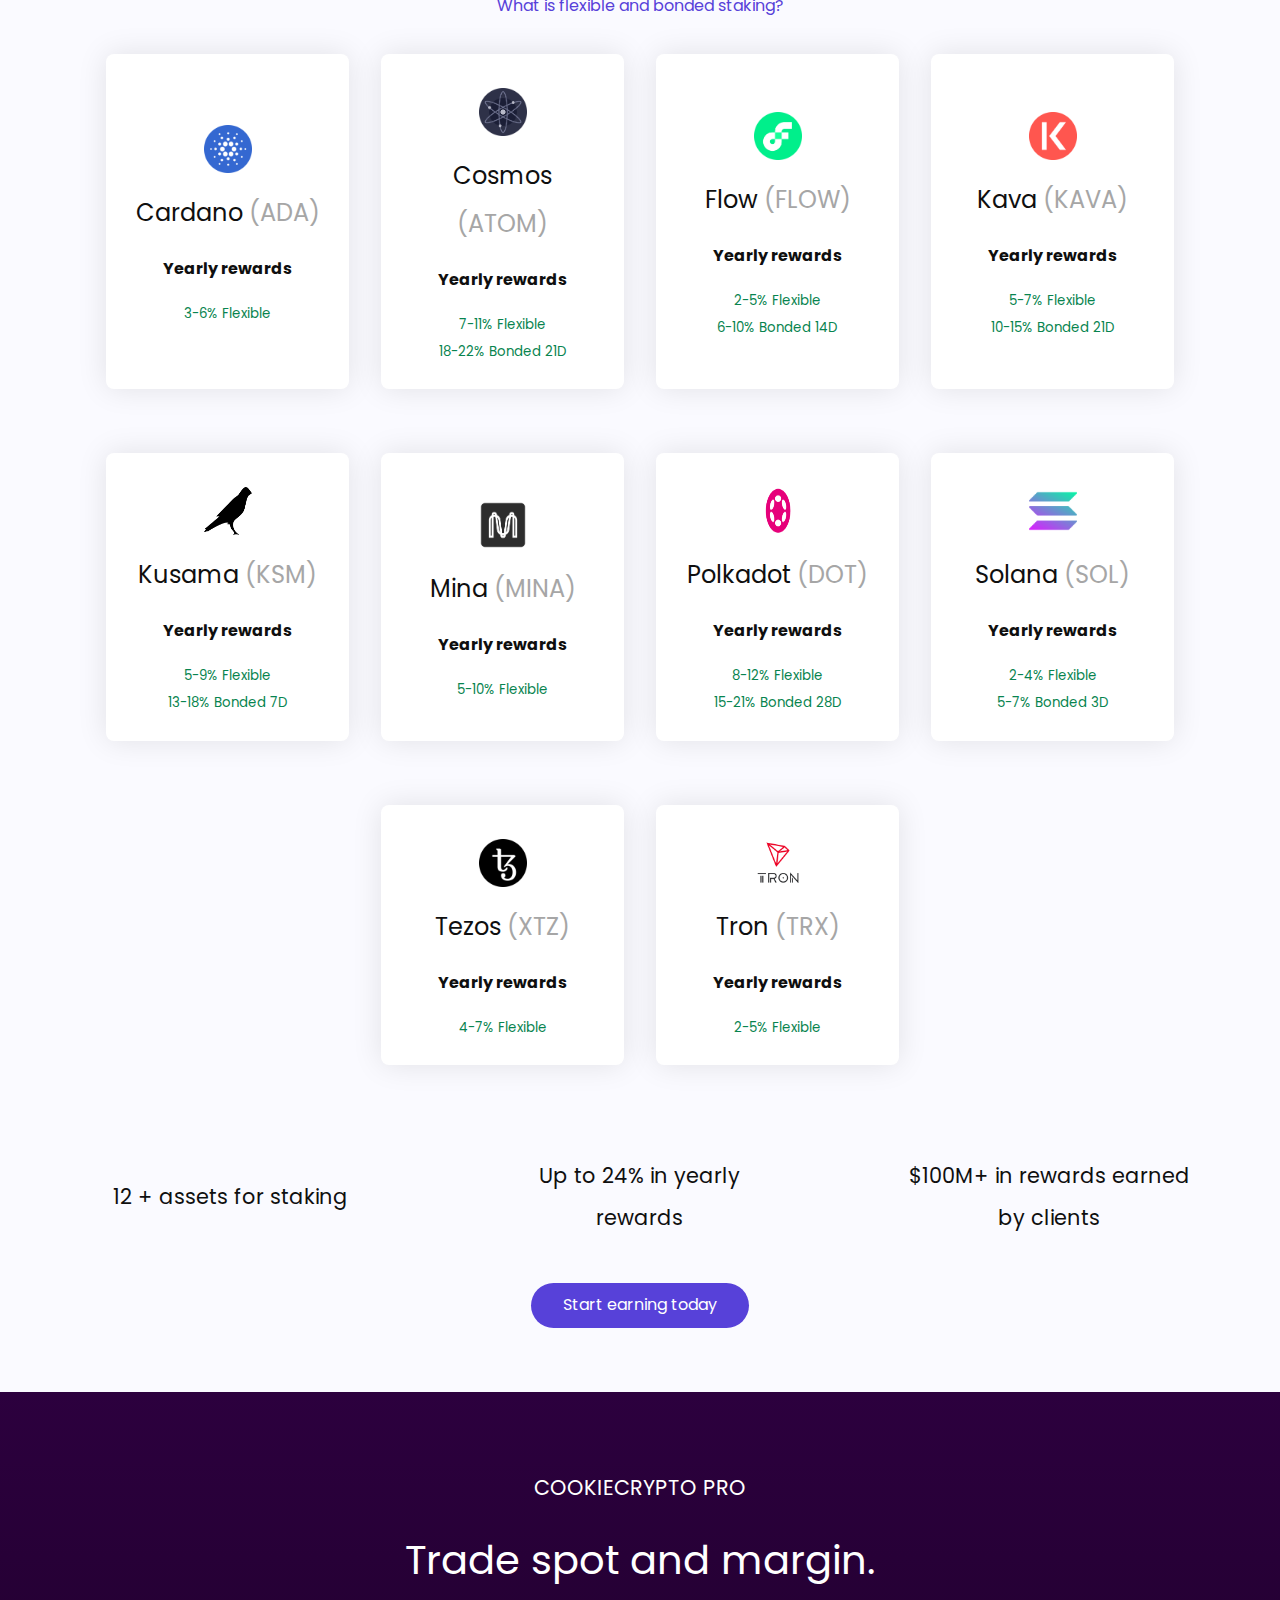
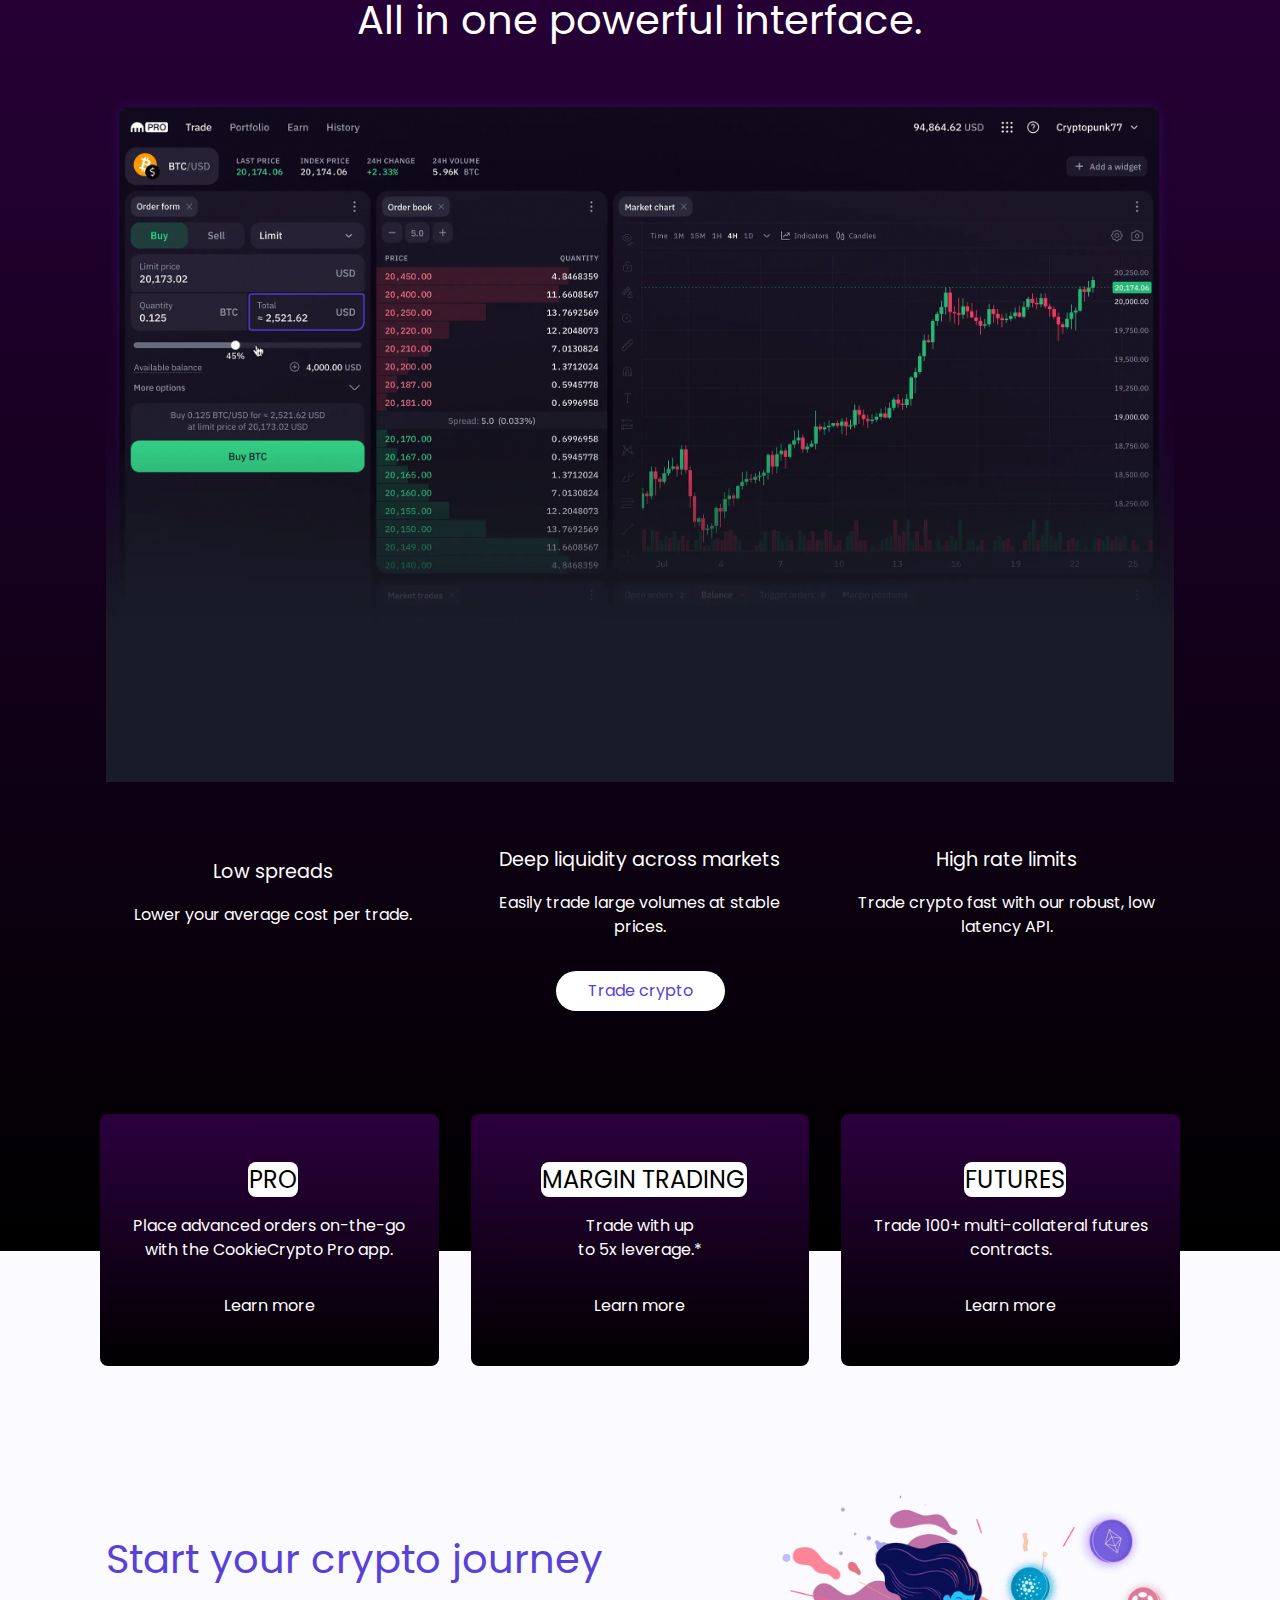
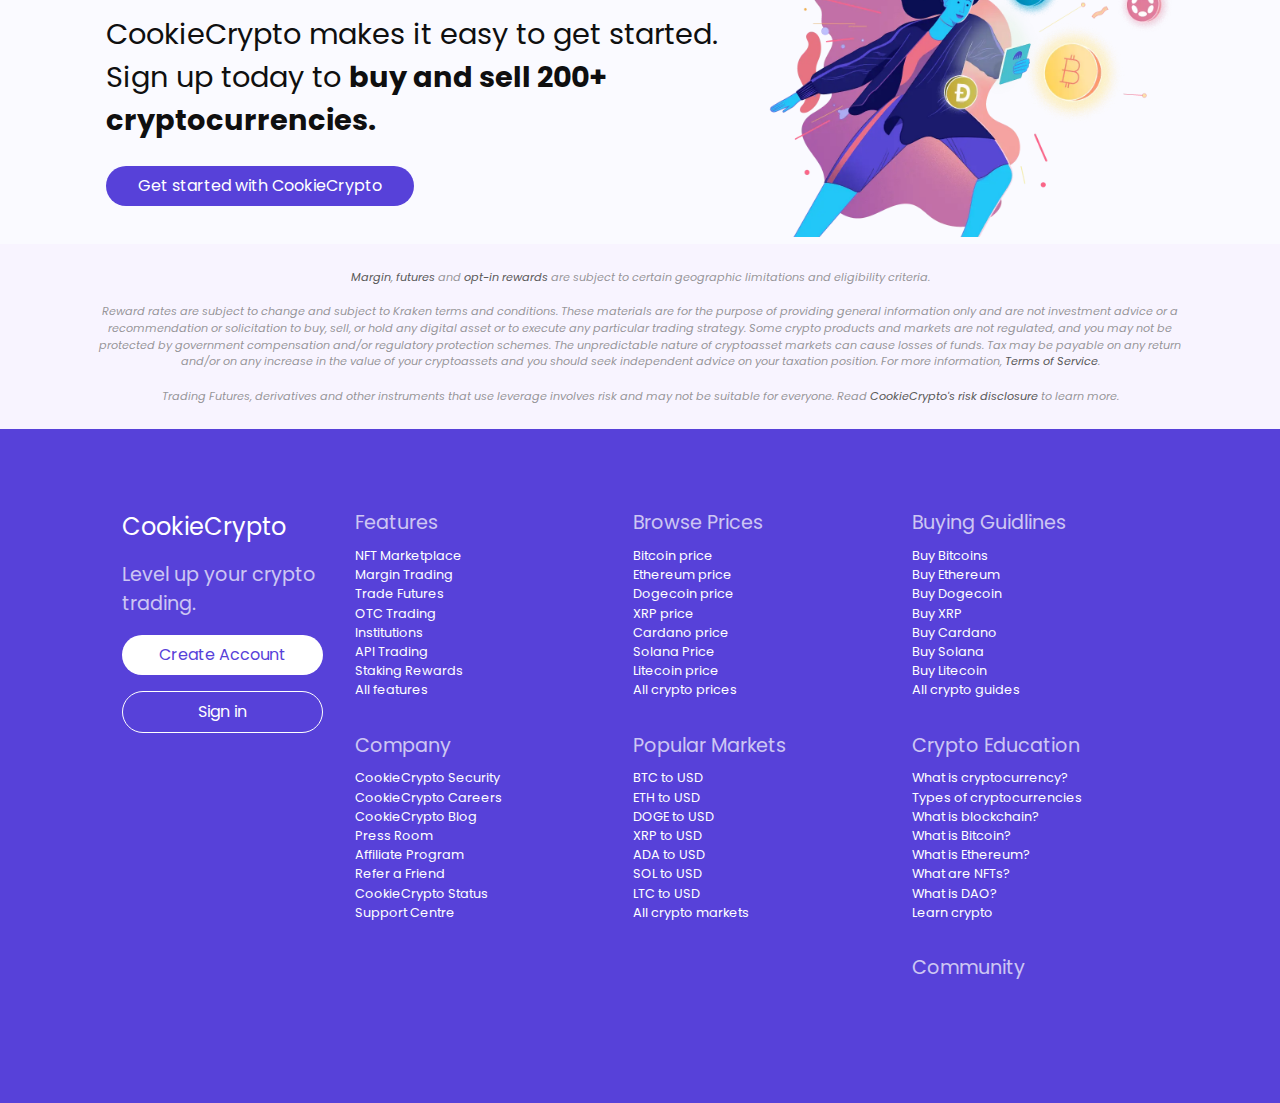
==== commit 3f4960ef: "partly done of footer" ====
--- a/html/index.html
+++ b/html/index.html
@@ -537,17 +537,17 @@
                 <a href="#">Learn crypto</a>
               </div>
 
-              <div class="inner-crypto">
+              <div class="inner-content">
                 <p>Community</p>
                 <div class="grid-4">
-                  <i class="fa-brands fa-instagram"></i>
-                  <i class="fa-brands fa-facebook"></i>
-                  <i class="fa-brands fa-linkedin"></i>
-                  <i class="fa-brands fa-twitter"></i>
-                  <i class="fa-brands fa-youtube"></i>
-                  <i class="fa-brands fa-tiktok"></i>
-                  <i class="fa-brands fa-reddit"></i>
-                  <i class="fa-regular fa-paper-plane"></i>
+                  <a href="#"><i class="fa-brands fa-instagram"></i></a>
+                  <a href="#"><i class="fa-brands fa-facebook"></i></a>
+                  <a href="#"><i class="fa-brands fa-linkedin"></i></a>
+                  <a href="#"><i class="fa-brands fa-twitter"></i></a>
+                  <a href="#"><i class="fa-brands fa-youtube"></i></a>
+                  <a href="#"><i class="fa-brands fa-tiktok"></i></a>
+                  <a href="#"><i class="fa-brands fa-reddit"></i></a>
+                  <a href="#"><i class="fa-regular fa-paper-plane"></i></a>
                 </div>
               </div>
             </div>
--- a/css/style.css
+++ b/css/style.css
@@ -600,7 +600,35 @@
                opacity: 0.4;
             }
          }
-      }
+
+         &:last-child {
+            grid-column-start: 3;
+            
+            .grid-4 {
+               gap: 2rem 1.3rem;
+
+               & a {
+                  transition: all 0.5s ease;
+
+                  & i {
+                  font-size: 1.15rem;
+                  
+                  }
+
+                  &:hover {
+                     cursor: pointer;
+                     opacity: 0.6;
+                  }
+            }
+
+               
+            }
+         }
+      }
+   }
+
+   .grid-3 {
+      
    }
 
    
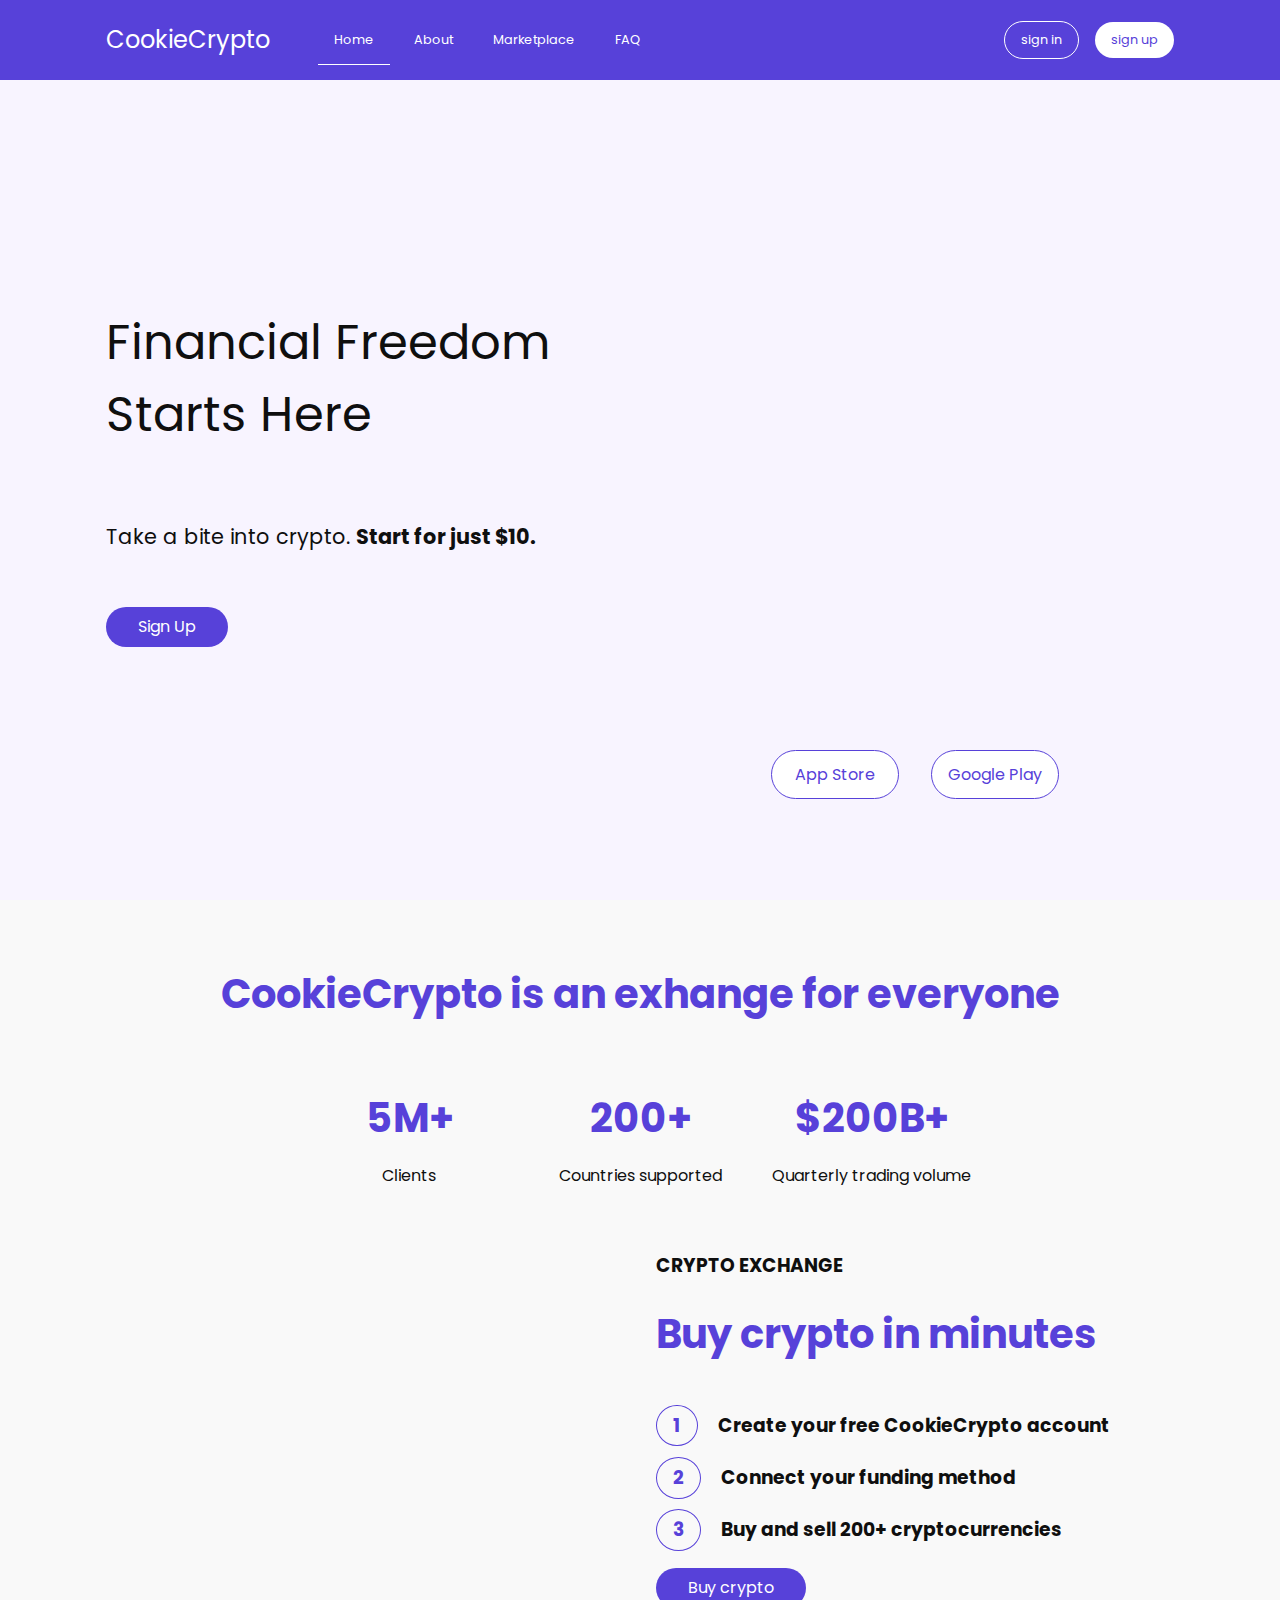
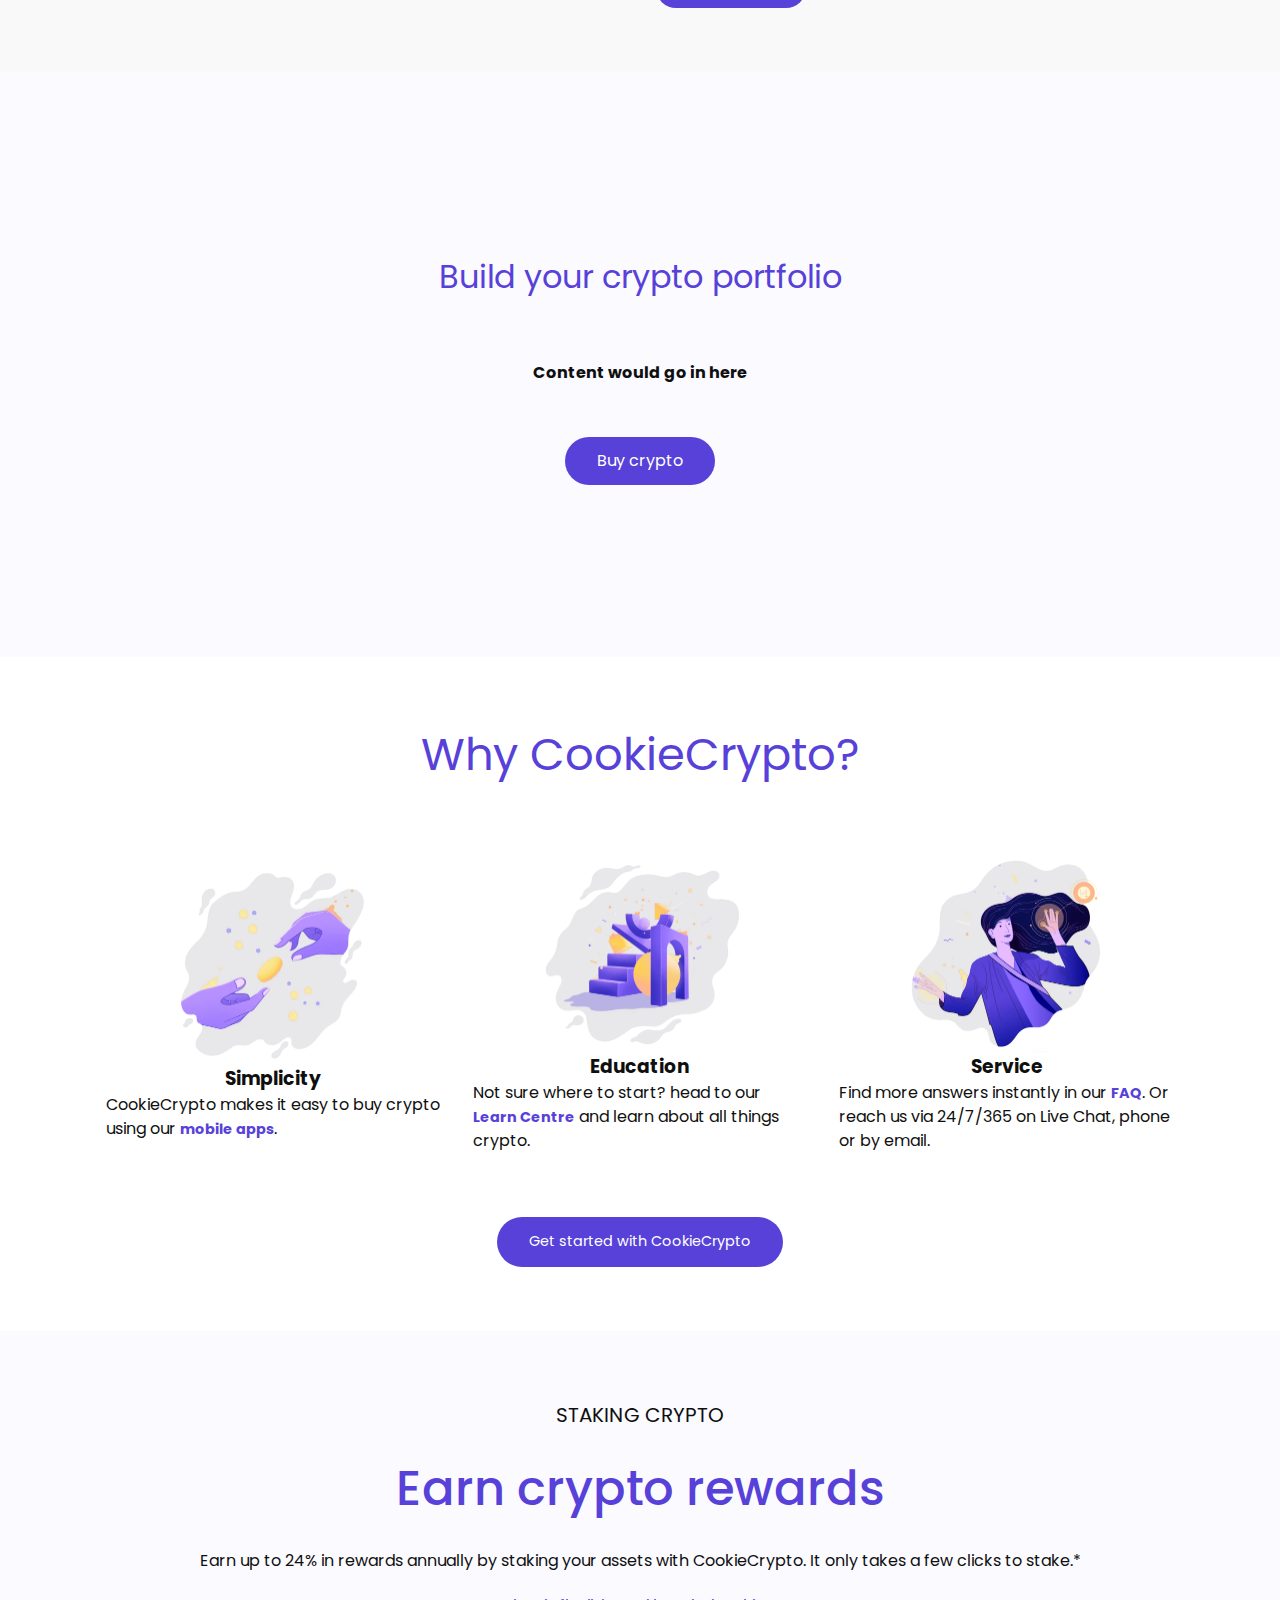
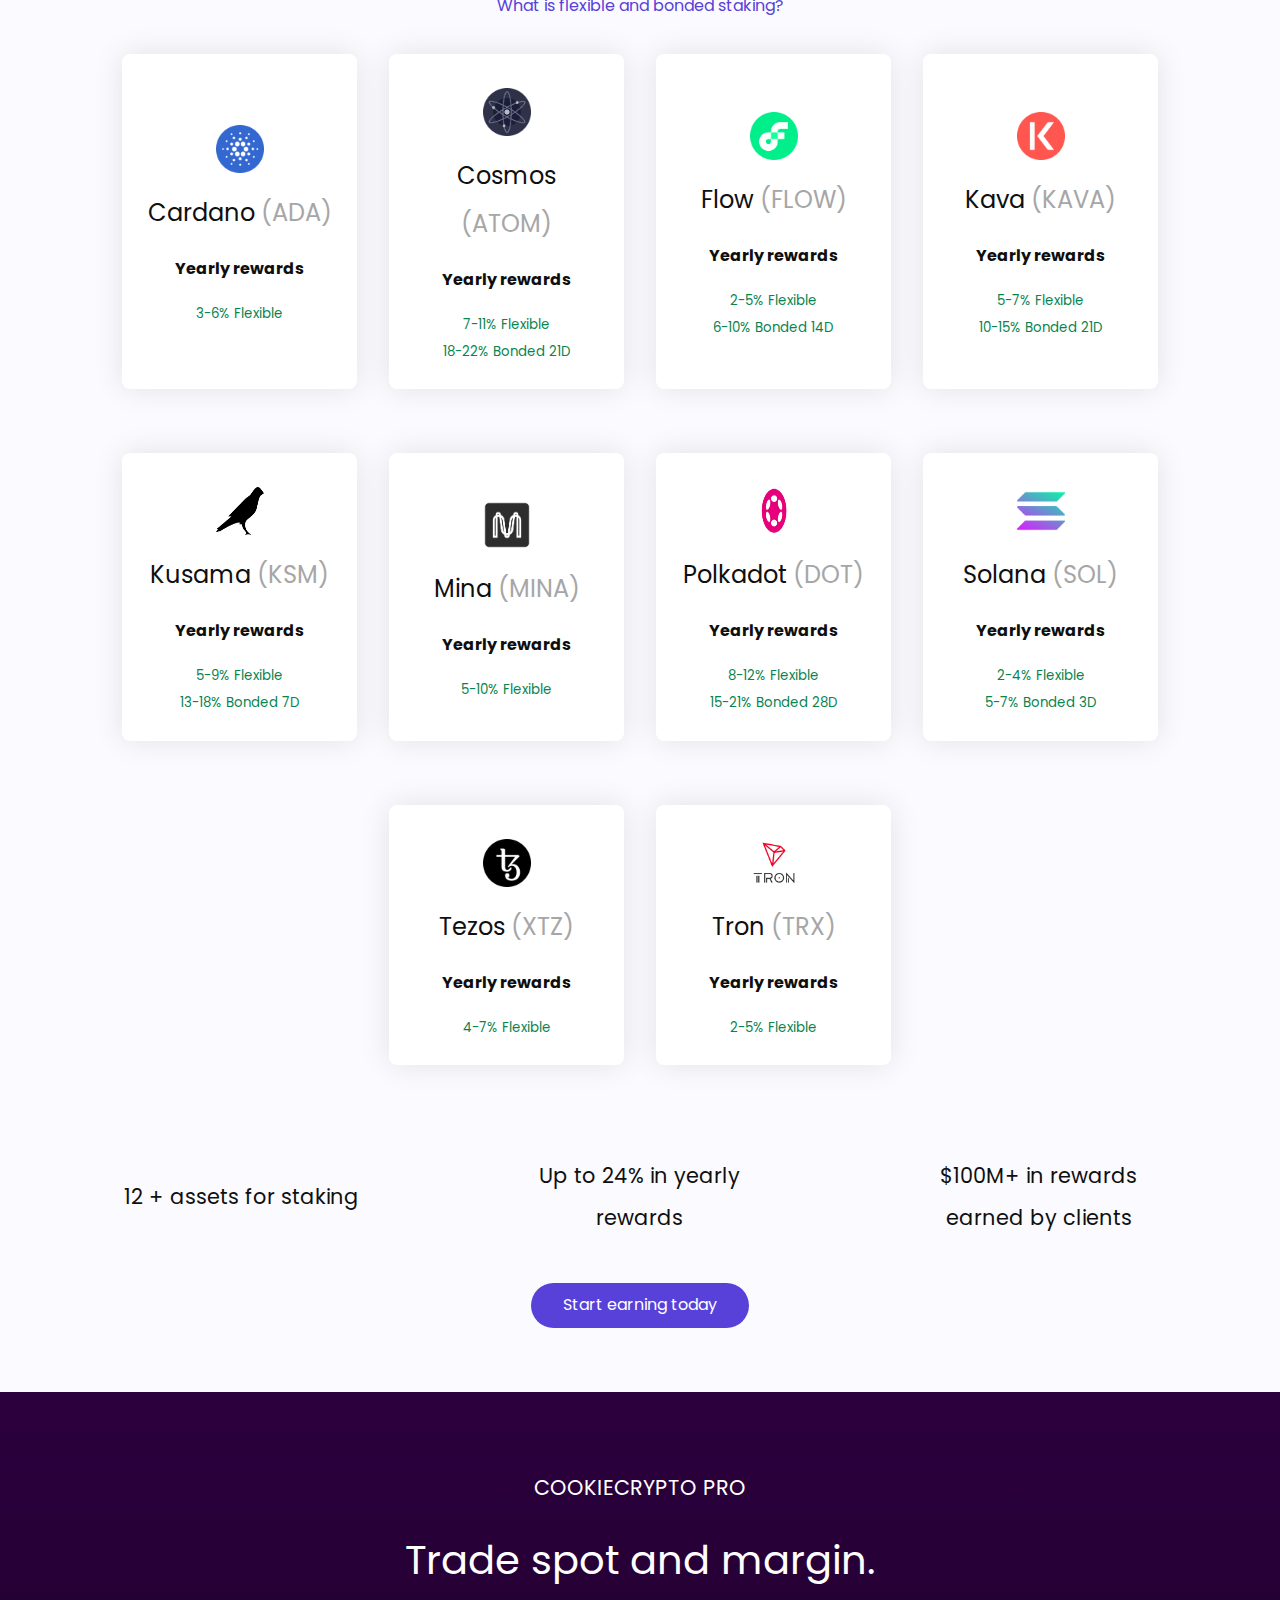
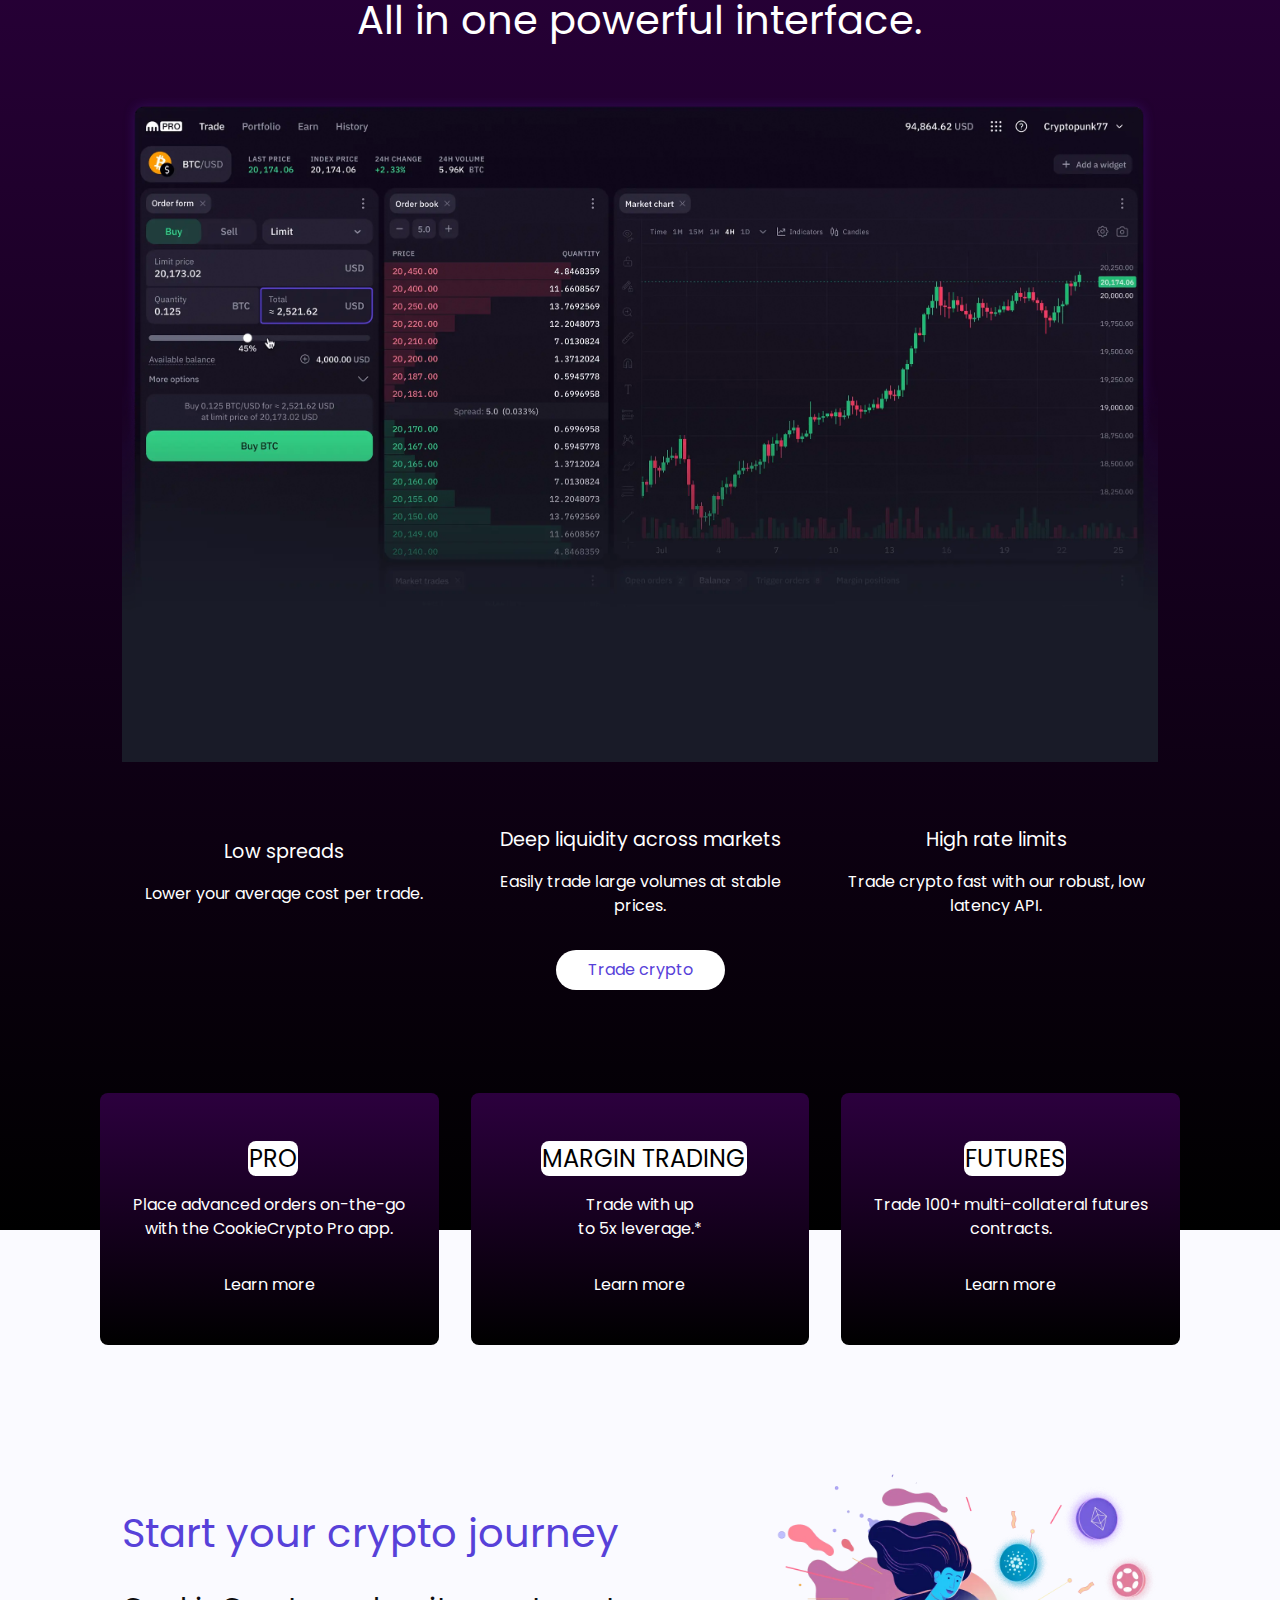
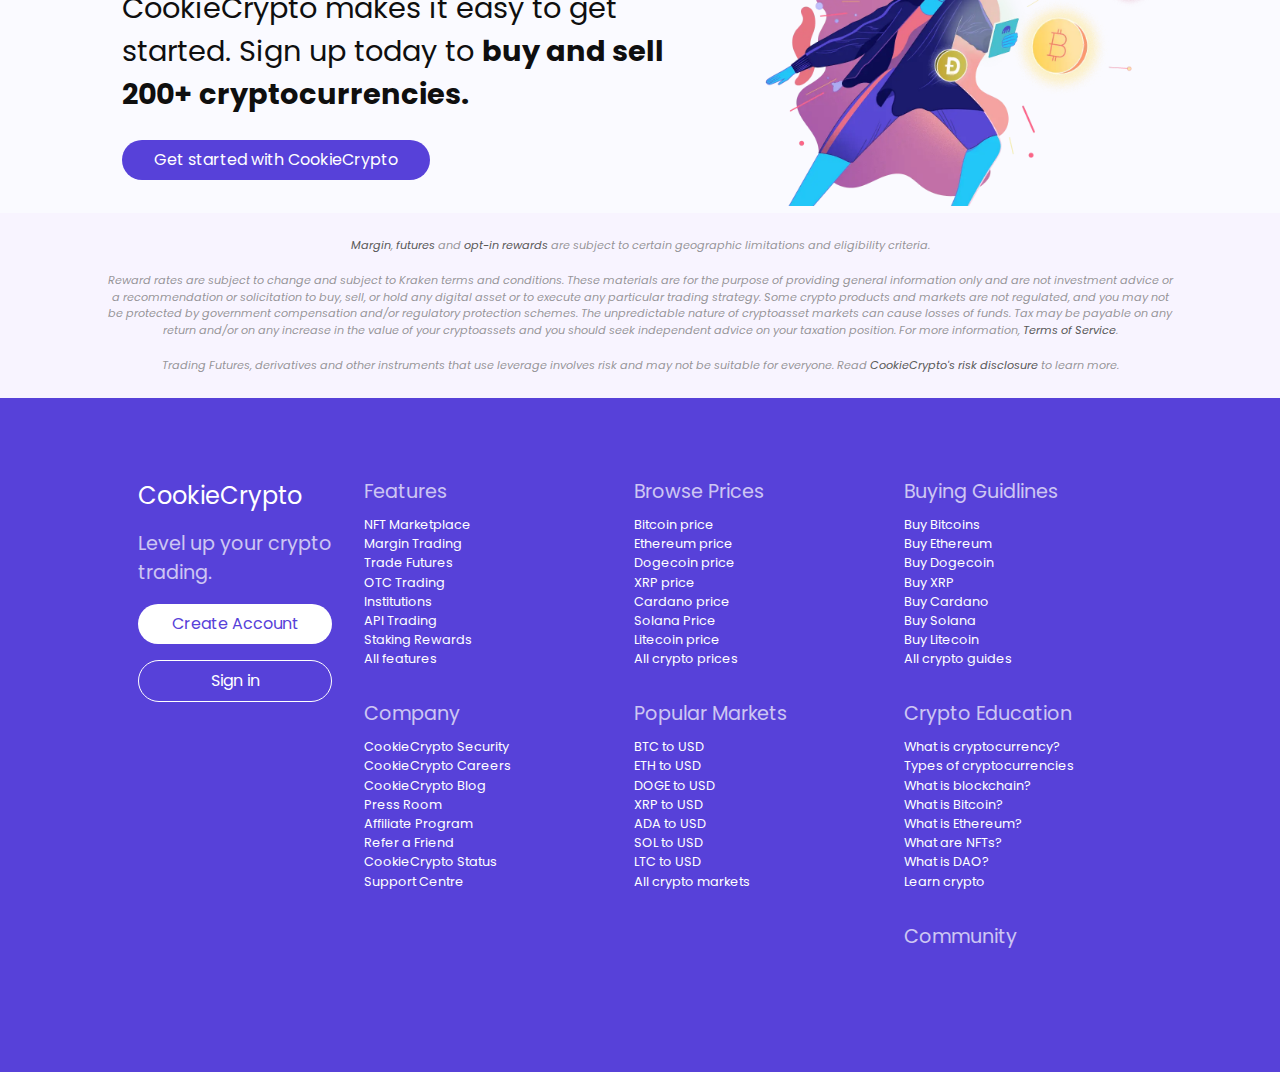
==== commit aae662ec: "new" ====
--- a/html/index.html
+++ b/html/index.html
@@ -25,6 +25,7 @@
     />
     <link rel="stylesheet" href="/css/style.css" />
     <link rel="stylesheet" href="/css/utility.css" />
+    <link rel="stylesheet" href="/css/mobile.css" />
     <title>CookieCrypto | Home</title>
   </head>
   <body id="home">
@@ -72,8 +73,6 @@
 
           <div class="header-vid">
             <video
-              width="278"
-              height="579"
               autoplay
               muted
               playsinline
--- a/css/style.css
+++ b/css/style.css
@@ -1,58 +1,57 @@
 html {
-   scroll-behavior: smooth;
+  scroll-behavior: smooth;
 }
 
 * {
-   padding: 0;
-   margin: 0;
-   box-sizing: border-box;
+  padding: 0;
+  margin: 0;
+  box-sizing: border-box;
 }
 
 body {
-   font-family: 'Poppins', sans-serif;
-   line-height: 1.5;
-   background: var(--light-color);
-   color: var(--dark-color);
+  font-family: 'Poppins', sans-serif;
+  line-height: 1.5;
+  background: var(--light-color);
+  color: var(--dark-color);
 }
 
 ul {
-   text-decoration: none;
+  text-decoration: none;
 }
 
 li {
-   list-style: none;
+  list-style: none;
 }
 
 a {
-   text-decoration: none;
-   color: var(--light-color);
+  text-decoration: none;
+  color: var(--light-color);
 }
 
 label {
-   display: block;
+  display: block;
 }
 
 #header {
-   height: 100vh;
-   position: relative;
-   background: var(--light-purple-color);
-
-   /* Navbar */
-   #navbar {
-   height: 80px;
-   background: var(--primary-color);
-   position: relative;
-   top: 0;
-   left: 0;
-   width: 100%;
-   transition: all 1s ease;
-   z-index: 1000;
-
-   /* &.scrolled {
+  height: 100vh;
+  position: relative;
+  background: var(--light-purple-color);
+
+  /* Navbar */
+  #navbar {
+    height: 80px;
+    background: var(--primary-color);
+    top: 0;
+    left: 0;
+    width: 100%;
+    transition: all 1s ease;
+    z-index: 1000;
+
+    /* &.scrolled {
       background-color: rgba(0, 0, 0, 0.2);
    } */
 
-   .nav {
+    .nav {
       display: flex;
       justify-content: space-between;
       align-items: center;
@@ -60,576 +59,564 @@
       height: 80px;
 
       .nav-left {
-         display: flex;
-         justify-content: center;
-         align-items: center;
-         gap: 3rem;
-         font-size: 0.8rem;
+        display: flex;
+        justify-content: center;
+        align-items: center;
+        gap: 3rem;
+        font-size: 0.8rem;
       }
 
       .nav-right {
-         display: flex;
-         justify-content: center;
-         align-items: center;
-         gap: 1rem;
-         
-         & a {
-            font-size: 0.8rem;
-         }
-      }
-   }
-
-   .navbar-logo a {
+        display: flex;
+        justify-content: center;
+        align-items: center;
+        gap: 1rem;
+
+        & a {
+          font-size: 0.8rem;
+        }
+      }
+    }
+
+    .navbar-logo a {
       font-size: 1.5rem;
-   }
-
-   .navbar-content {
+    }
+
+    .navbar-content {
       height: 80px;
-   }
-
-   .navbar-content ul {
+    }
+
+    .navbar-content ul {
       display: flex;
       justify-content: center;
       align-items: center;
       height: 100%;
-   }
-
-   .navbar-content ul li a {
+    }
+
+    .navbar-content ul li a {
       padding: 1rem;
       margin-right: 0.5rem;
       border-bottom: 1px solid transparent;
       transition: all 0.5s ease;
 
       &:hover {
-         border-bottom: 1px solid var(--light-color);
+        border-bottom: 1px solid var(--light-color);
       }
 
       &.current {
-         border-bottom: 1px solid  var(--light-color);
-      }
-   }
-   }
-
-   /* Header Text */
-   .header-main {
-      height: 90vh;
-      display: grid;
-      grid-template-columns: repeat(2, 1fr);
-      gap: 2rem;
-
-      .header-text {
-         display: flex;
-         flex-direction: column;
-         justify-content: center;
-         align-items: start;
-         text-align: left;
-         height: 100%;
-         padding-bottom: 2rem;
-         color: var(--dark-color);
-         z-index: 2;
-
-         & h1 {
-            font-size: 3rem;
-            margin-bottom: 2.4rem;
-            font-weight: 400;
-         }
-
-         & p {
-            font-size: 1.3rem;
-            text-align: left;
-            margin-bottom: 2.4rem;
-         }
-      }
-
-      .header-vid {
-         display: flex;
-         flex-direction: column;
-         justify-content: center;
-         align-items: center;
-         text-align: center;
-
-         .btn-light {
-            border: 1px solid var(--primary-color);
-            padding: 0.7rem 1rem;
-         }
-      }
-   }
+        border-bottom: 1px solid var(--light-color);
+      }
+    }
+  }
+
+  /* Header Text */
+  .header-main {
+    height: 90vh;
+    display: grid;
+    grid-template-columns: repeat(2, 1fr);
+    gap: 2rem;
+
+    .header-text {
+      display: flex;
+      flex-direction: column;
+      justify-content: center;
+      align-items: start;
+      text-align: left;
+      height: 100%;
+      padding-bottom: 2rem;
+      color: var(--dark-color);
+      z-index: 2;
+
+      & h1 {
+        font-size: 3rem;
+        margin-bottom: 2.4rem;
+        font-weight: 400;
+      }
+
+      & p {
+        font-size: 1.3rem;
+        text-align: left;
+        margin-bottom: 2.4rem;
+      }
+    }
+
+    .header-vid {
+      display: flex;
+      flex-direction: column;
+      justify-content: center;
+      align-items: center;
+      text-align: center;
+
+      & video {
+        height: 579px;
+        width: 278;
+      }
+
+      .btn-light {
+        border: 1px solid var(--primary-color);
+        padding: 0.7rem 1rem;
+      }
+    }
+  }
 }
 
 #crypto {
-   position: relative;
-   background: #f9f9f9;
-   padding: 2rem 1rem;
-
-   .crypto-content {
-      display: flex;
-      flex-direction: column;
-      justify-content: center;
+  position: relative;
+  background: #f9f9f9;
+  padding: 2rem 1rem;
+
+  .crypto-content {
+    display: flex;
+    flex-direction: column;
+    justify-content: center;
+    align-items: center;
+    height: 100%;
+
+    & h1 {
+      color: var(--dark-color);
+      font-size: 2.5rem;
+      padding-bottom: 3rem;
+    }
+
+    .grid-3 {
+      z-index: 10;
+    }
+
+    .cry-grid-content {
+      display: flex;
+      flex-direction: column;
       align-items: center;
+      justify-content: center;
+      text-align: center;
       height: 100%;
+      width: 100%;
+      padding: 1rem 0 4rem 0;
+
+      & h3 {
+        font-size: 2.5rem;
+        padding-bottom: 1rem;
+      }
+    }
+
+    .grid-2 {
+      z-index: 10;
+    }
+
+    .btc-float {
+      display: flex;
+      justify-content: center;
+      align-items: center;
+      color: var(--primary-color);
+    }
+
+    .content-right {
+      display: flex;
+      flex-direction: column;
+      align-items: start;
 
       & h1 {
-         color: var(--dark-color);
-         font-size: 2.5rem;
-         padding-bottom: 3rem;
-      }
-
-      .grid-3 {
-         z-index: 10;
-      }
-
-      .cry-grid-content {
-         display: flex;
-         flex-direction: column;
-         align-items: center;
-         justify-content: center;
-         text-align: center;
-         height: 100%;
-         width: 100%;
-         padding: 1rem 0 4rem 0;
-
-         & h3 {
-            font-size: 2.5rem;
-            padding-bottom: 1rem;
-         } 
-      }
-
-      .grid-2 {
-         z-index: 10;
-      }
-
-      .btc-float {
-         display: flex;
-         justify-content: center;
-         align-items: center;
-         color: var(--primary-color);
-      }
-
-      .content-right {
-         display: flex;
-         flex-direction: column;
-         align-items: start;
-
-         & h1 {
-            color: var(--dark-color);
-            text-shadow: none;
-            padding-bottom: 3rem;
-         }
-
-         & h3 {
-            padding-bottom: 1.5rem;
-
-            & span {
-               padding: 0.4rem 1rem;
-               margin-right: 1rem;
-               border: 1px solid var(--primary-color);
-               border-radius: 50%;
-               color: var(--primary-color);
-            }
-         }
-      }
-
-   }
+        color: var(--dark-color);
+        text-shadow: none;
+        padding-bottom: 3rem;
+      }
+
+      & h3 {
+        padding-bottom: 1.5rem;
+
+        & span {
+          padding: 0.4rem 1rem;
+          margin-right: 1rem;
+          border: 1px solid var(--primary-color);
+          border-radius: 50%;
+          color: var(--primary-color);
+        }
+      }
+    }
+  }
 }
 
 #crypto-slide {
-   background: var(--light-bg);
-
-   .cry-slide-content {
-      display: flex;
-      flex-direction: column;
-      justify-content: center;
-      align-items: center;
-      height: 65vh;
-      line-height: 2;
-
-      & h1 {
-         font-weight: 400;
-         font-size: 2rem;
-         padding-bottom: 3rem;
-      }
-
-      & a {
-         margin-top: 3rem;
-      }
-   }
+  background: var(--light-bg);
+
+  .cry-slide-content {
+    display: flex;
+    flex-direction: column;
+    justify-content: center;
+    align-items: center;
+    height: 65vh;
+    line-height: 2;
+
+    & h1 {
+      font-weight: 400;
+      font-size: 2rem;
+      padding-bottom: 3rem;
+    }
+
+    & a {
+      margin-top: 3rem;
+    }
+  }
 }
 
 /* section: why crypto */
 #why-cookie {
-
-   .why-content {
+  .why-content {
+    display: flex;
+    flex-direction: column;
+    justify-content: center;
+    align-items: center;
+
+    & h1 {
+      font-weight: 400;
+      font-size: 2.8rem;
+    }
+
+    .inner-grid-why {
       display: flex;
       flex-direction: column;
       justify-content: center;
       align-items: center;
+      padding: 2rem 0;
+
+      & img {
+        height: 200px;
+        width: 200.23px;
+      }
+
+      & a {
+        font-weight: bold;
+      }
+    }
+
+    & a {
+      font-size: 0.9rem;
+    }
+
+    .btn {
+      padding: 0.9rem 2rem;
+    }
+  }
+}
+
+#rewards {
+  background: var(--light-bg);
+
+  .reward-content {
+    display: flex;
+    flex-direction: column;
+    justify-content: center;
+    align-items: center;
+    line-height: 2;
+
+    & h3 {
+      font-weight: 400;
+      font-size: 1.25rem;
+      padding-bottom: 0.4rem;
+    }
+
+    & h1 {
+      font-size: 3rem;
+      font-weight: 500;
+      padding-bottom: 0.5rem;
+    }
+
+    & a {
+      margin-top: 0.8rem;
+      font-weight: 400;
+    }
+  }
+
+  .grid-4 {
+    gap: 4rem 2rem;
+    padding: 2rem 1rem;
+  }
+
+  .crypto-inner {
+    display: flex;
+    flex-direction: column;
+    justify-content: center;
+    align-items: center;
+    padding: 34px 24px 24px 24px;
+    border-radius: 8px;
+    background: #fff;
+    text-align: center;
+    box-shadow: 0 0 30px rgba(0, 0, 0, 0.1);
+
+    & img {
+      height: 48px;
+      width: 48px;
+    }
+
+    &:nth-child(9) {
+      grid-column: 2;
+    }
+
+    &:nth-child(10) {
+      grid-column: 3;
+    }
+
+    & h2 {
+      padding: 1rem 0;
+      font-size: 1.5rem;
+      font-weight: 400;
+
+      & span {
+        color: #a6a6a6;
+      }
+    }
+
+    & h4 {
+      padding-bottom: 1rem;
+    }
+  }
+
+  .grid-3 {
+    gap: 8rem;
+  }
+
+  .reward-icon {
+    display: flex;
+    flex-direction: column;
+    justify-content: center;
+    align-items: center;
+
+    & i {
+      padding-bottom: 1.6rem;
+    }
+
+    & p {
+      font-size: 1.3rem;
+      text-align: center;
+    }
+  }
+
+  .btn {
+    padding: 0.4rem 2rem;
+    text-align: center;
+    align-self: center;
+  }
+}
+
+#pro {
+  background: linear-gradient(to bottom, #2c003e, #000000);
+  color: #fff;
+  position: relative;
+
+  & img {
+    width: 100%;
+    height: auto;
+    padding: 3rem 0;
+  }
+
+  .pro-content {
+    display: flex;
+    flex-direction: column;
+    justify-content: center;
+    align-items: center;
+    padding: 0 1rem 10rem 1rem;
+    font-weight: 400;
+
+    & h4 {
+      font-size: 1.3rem;
+      font-weight: 400;
+      padding-bottom: 1.7rem;
+    }
+
+    & h1 {
+      font-weight: 400;
+      font-size: 2.5rem;
+    }
+
+    .content {
+      display: flex;
+      flex-direction: column;
+      justify-content: center;
+      align-items: center;
+      text-align: center;
+      padding-bottom: 2rem;
+
+      & i {
+        padding-bottom: 1rem;
+      }
+
+      & h2 {
+        font-size: 1.2rem;
+        font-weight: 400;
+        padding-bottom: 1rem;
+      }
+    }
+
+    #off-c {
+      position: absolute;
+      bottom: -115px;
+      left: 100px;
+      right: 100px;
+
+      .off-c-content {
+        display: flex;
+        flex-direction: column;
+        justify-content: center;
+        align-items: center;
+        text-align: center;
+        padding: 3rem 1.5rem;
+        border-radius: 8px;
+        background: linear-gradient(to bottom, #2c003e, #000000);
+
+        & h1 {
+          font-weight: 400;
+          margin-bottom: 1rem;
+          font-size: 1.5rem;
+
+          & span {
+            padding: 1px 0.07rem;
+            color: #000;
+            background: #fff;
+            border-radius: 8px;
+            margin-left: 0.5rem;
+            font-size: 1.5rem;
+          }
+        }
+
+        & p {
+          font-weight: 400;
+        }
+
+        & a {
+          padding-top: 2rem;
+          text-decoration: underline solid transparent 1px;
+          transition: all 0.3s ease;
+
+          &:hover {
+            text-decoration: underline solid #fff 2px;
+          }
+        }
+      }
+    }
+  }
+}
+
+#start-journey {
+  background: var(--light-bg);
+  height: auto;
+  padding-top: 5rem;
+
+  .grid-2 {
+    grid-template-columns: 3fr 2fr;
+    padding: 10rem 1rem 0 1rem;
+
+    .j-content {
+      display: flex;
+      flex-direction: column;
+      justify-content: center;
+      align-items: start;
 
       & h1 {
-         font-weight: 400;
-         font-size: 2.8rem;
-      }
-
-      .inner-grid-why {
-         display: flex;
-         flex-direction: column;
-         justify-content: center;
-         align-items: center;
-         padding: 2rem 0;
-
-         & img {
-            height: 200px;
-            width: 200.23px;
-         }
-
-         & a {
-            font-weight: bold;
-         }
-      }
+        font-size: 2.5rem;
+        font-weight: 400;
+        padding-bottom: 1.5rem;
+      }
+
+      & p {
+        font-size: 1.8rem;
+        padding-bottom: 1.5rem;
+      }
+    }
+  }
+
+  & img {
+    height: auto;
+    width: 100%;
+  }
+}
+
+#notes {
+  background: var(--light-purple-color);
+  font-size: 0.7rem;
+
+  .content {
+    font-style: italic;
+    text-align: center;
+
+    & p {
+      padding: 0.55rem 0;
+      color: rgba(106, 106, 106, 0.7);
 
       & a {
-         font-size: 0.9rem;
-      }
-
-      .btn {
-         padding: 0.9rem 2rem;
-         
-      }
-   }
-}
-
-#rewards {
-   background: var(--light-bg);
-
-   .reward-content {
-      display: flex;
-      flex-direction: column;
-      justify-content: center;
-      align-items: center;
-      line-height: 2;
-
-      & h3 {
-         font-weight: 400;
-         font-size: 1.25rem;
-         padding-bottom: 0.4rem;
-      }
-
-      & h1 {
-         font-size: 3rem;
-         font-weight: 500;
-         padding-bottom: 0.5rem;
-      }
-
-      & a {
-         margin-top: 0.8rem;
-         font-weight: 400;
-      }
-   }
-
-   .grid-4 {
-      gap: 4rem 2rem;
-      padding: 2rem 1rem;
-   }
-
-   .crypto-inner {
-      display: flex;
-      flex-direction: column;
-      justify-content: center;
-      align-items: center;
-      padding: 34px 24px 24px 24px;
-      border-radius: 8px;
-      background: #fff;
-      text-align: center;
-      box-shadow: 0 0 30px rgba(0, 0, 0, 0.1);
-
-      & img {
-         height: 48px;
-         width: 48px;
-      }
-
-      &:nth-child(9) {
-         grid-column: 2;
-      }
-
-      &:nth-child(10) {
-         grid-column: 3;
-      }
-
-      & h2 {
-         padding: 1rem 0;
-         font-size: 1.5rem;
-         font-weight: 400;
-
-         & span {
-            color: #a6a6a6;
-         }
-      }
-
-      & h4 {
-         padding-bottom: 1rem;
-      }
-   }
-
-   .grid-3 {
-      gap: 8rem;
-   }
-
-   .reward-icon {
-      display: flex;
-      flex-direction: column;
-      justify-content: center;
-      align-items: center;
-
-      & i {
-         padding-bottom: 1.6rem;
-      }
-
-      & p {
-         font-size: 1.3rem;
-         text-align: center;
-      }
-   }
-
-   .btn {
-      padding: 0.4rem 2rem;
-      text-align: center;
-      align-self: center;
-   }
-}
-
-
-#pro {
-   background: linear-gradient(to bottom, #2c003e, #000000);
-   color: #fff;
-   position: relative;
-
-   & img {
-      width: 100%;
-      height: auto;
-      padding: 3rem 0;
-   }
-
-   .pro-content {
-      display: flex;
-      flex-direction: column;
-      justify-content: center;
-      align-items: center;
-      padding: 0 1rem 10rem 1rem;
-      font-weight: 400;
-
-      & h4 {
-         font-size: 1.3rem;
-         font-weight: 400;
-         padding-bottom: 1.7rem;
-      }
-
-      & h1 {
-         font-weight: 400;
-         font-size: 2.5rem;
-      }
-
-      .content {
-         display: flex;
-         flex-direction: column;
-         justify-content: center;
-         align-items: center;
-         text-align: center;
-         padding-bottom: 2rem;
-
-         & i {
-            padding-bottom: 1rem;
-         }
-
-         & h2 {
-            font-size: 1.2rem;
-            font-weight: 400;
-            padding-bottom: 1rem;
-         }
-      }
-
-      #off-c {
-         position: absolute;
-         bottom: -115px;
-         left: 100px;
-         right: 100px;
-
-         .off-c-content {
-            display: flex;
-            flex-direction: column;
-            justify-content: center;
-            align-items: center;
-            text-align: center;
-            padding: 3rem 1.5rem;
-            border-radius: 8px;
-            background: linear-gradient(to bottom, #2c003e, #000000);
-
-            & h1 {
-               font-weight: 400;
-               margin-bottom: 1rem;
-               font-size: 1.5rem;
-
-               & span {
-                  padding: 1px 0.07rem;
-                  color: #000;
-                  background: #fff;
-                  border-radius: 8px;
-                  margin-left: 0.5rem;
-                  font-size: 1.5rem;
-               }
-            }
-
-            & p {
-               font-weight: 400;
-            }
-
-            & a {
-               padding-top: 2rem;
-               text-decoration: underline solid transparent 1px;
-               transition: all 0.3s ease;
-
-               
-               &:hover {
-                  text-decoration: underline solid #fff 2px;
-               }
-            }
-         }
-
-      }
-   }
-}
-
-
-#start-journey {
-   background: var(--light-bg);
-   height: auto;
-   padding-top: 5rem;
-
-   .grid-2 {
-      grid-template-columns: 3fr 2fr;
-      padding: 10rem 1rem 0 1rem;
-
-      .j-content {
-         display: flex;
-         flex-direction: column;
-         justify-content: center;
-         align-items: start;
-
-         & h1 {
-            font-size: 2.5rem;
-            font-weight: 400;
-            padding-bottom: 1.5rem;
-         }
-
-         & p {
-            font-size: 1.8rem;
-            padding-bottom: 1.5rem;
-         }
-      }
-   }
-
-   & img {
-      height: auto;
-      width: 100%;
-   }
-}
-
-#notes {
-   background: var(--light-purple-color);
-   font-size: 0.7rem;
-
-   .content {
-      font-style: italic;
-      text-align: center;
-
-      & p {
-         padding: 0.55rem 0;
-         color: rgba(106, 106, 106, 0.7);
-
-         & a {
-            color: #595959;
-
-            &:hover {
-               text-decoration: underline solid #5f5f5f 1px;
-            }
-         }
-      }
-   }
+        color: #595959;
+
+        &:hover {
+          text-decoration: underline solid #5f5f5f 1px;
+        }
+      }
+    }
+  }
 }
 
 /* Footer */
 #footer {
-
-   .grid-2 {
-      grid-template-columns: 1fr 4fr;
-      padding: 2rem;
-      .c-left {
-         & h2 {
-            font-weight: 400;
-            padding-bottom: 1rem;
-         }
-
-         & p {
-            opacity: 0.7;
-            font-size: 1.2rem;
-            padding-bottom: 1rem;
-         }
-
-         & a {
-            text-align: center;
-            margin-bottom: 1rem;
-         }
-      }
-
-      .inner-content {
-         display: flex;
-         flex-direction: column;
-         align-items: start;
-
-         & p {
-            opacity: 0.7;
-            font-size: 1.2rem;
-            padding-bottom: 0.5rem;
-         }
-
-         & a {
-            display: block;
-            font-weight: 400;
-            font-size: 0.8rem;
-            padding: 0;
+  .grid-2 {
+    grid-template-columns: 1fr 4fr;
+    padding: 2rem;
+    .c-left {
+      & h2 {
+        font-weight: 400;
+        padding-bottom: 1rem;
+      }
+
+      & p {
+        opacity: 0.7;
+        font-size: 1.2rem;
+        padding-bottom: 1rem;
+      }
+
+      & a {
+        text-align: center;
+        margin-bottom: 1rem;
+      }
+    }
+
+    .inner-content {
+      display: flex;
+      flex-direction: column;
+      align-items: start;
+
+      & p {
+        opacity: 0.7;
+        font-size: 1.2rem;
+        padding-bottom: 0.5rem;
+      }
+
+      & a {
+        display: block;
+        font-weight: 400;
+        font-size: 0.8rem;
+        padding: 0;
+
+        &:hover {
+          opacity: 0.4;
+        }
+      }
+
+      &:last-child {
+        grid-column-start: 3;
+
+        .grid-4 {
+          gap: 2rem 1.3rem;
+
+          & a {
+            transition: all 0.5s ease;
+
+            & i {
+              font-size: 1.15rem;
+            }
 
             &:hover {
-               opacity: 0.4;
+              cursor: pointer;
+              opacity: 0.6;
             }
-         }
-
-         &:last-child {
-            grid-column-start: 3;
-            
-            .grid-4 {
-               gap: 2rem 1.3rem;
-
-               & a {
-                  transition: all 0.5s ease;
-
-                  & i {
-                  font-size: 1.15rem;
-                  
-                  }
-
-                  &:hover {
-                     cursor: pointer;
-                     opacity: 0.6;
-                  }
-            }
-
-               
-            }
-         }
-      }
-   }
-
-   .grid-3 {
-      
-   }
-
-   
-}+          }
+        }
+      }
+    }
+  }
+}
--- a/css/utility.css
+++ b/css/utility.css
@@ -1,127 +1,140 @@
 :root {
-   --primary-color: #5741d9;
-   --secondary-color: #7767e4;
-   --dark-color: #0f0f0f;
-   --light-color: #fff;
-   --medium-color: #bbbbbb;
-   --main-text-color: rgba(88, 65, 216, 1);
-   --green-color: #08844f;
-   --light-purple-color: rgb(248, 244, 255);
-   --light-bg: rgb(250, 250, 255);
+  --primary-color: #5741d9;
+  --secondary-color: #7767e4;
+  --dark-color: #0f0f0f;
+  --light-color: #fff;
+  --medium-color: #bbbbbb;
+  --main-text-color: rgba(88, 65, 216, 1);
+  --green-color: #08844f;
+  --light-purple-color: rgb(248, 244, 255);
+  --light-bg: rgb(250, 250, 255);
 }
 
 /* Padding Y */
-.py-05 { padding: 0.5rem 0; }
-.py-1 { padding: 1rem 0; }
-.py-2 { padding: 2rem 0; }
-.py-3 { padding: 3rem 0; }
-.py-4 { padding: 4rem 0; }
-.py-5 { padding: 5rem 0; }
+.py-05 {
+  padding: 0.5rem 0;
+}
+.py-1 {
+  padding: 1rem 0;
+}
+.py-2 {
+  padding: 2rem 0;
+}
+.py-3 {
+  padding: 3rem 0;
+}
+.py-4 {
+  padding: 4rem 0;
+}
+.py-5 {
+  padding: 5rem 0;
+}
 
 /* Bg-colors */
 .bg-primary {
-   background: var(--primary-color);
-   color: var(--light-color);
+  background: var(--primary-color);
+  color: var(--light-color);
 }
 .bg-secondary {
-   background: var(--secondary-color);
-   color: var(--dark-color);
+  background: var(--secondary-color);
+  color: var(--dark-color);
 }
 .bg-dark {
-   background: var(--dark-color);
-   color: var(--light-color);
+  background: var(--dark-color);
+  color: var(--light-color);
 }
 .bg-light {
-   background: var(--light-color);
-   color: var(--dark-color);
+  background: var(--light-color);
+  color: var(--dark-color);
 }
 
 .bg-med {
-   background: var(--medium-color);
-   color: #fff;
+  background: var(--medium-color);
+  color: #fff;
 }
 
 /* text-colors */
 .text-primary {
-   color: var(--primary-color);
+  color: var(--primary-color);
 }
 .text-secondary {
-   color: var(--secondary-color);
+  color: var(--secondary-color);
 }
 .text-light {
-   color: var(--light-color);
+  color: var(--light-color);
 }
 .text-dark {
-   color: var(--dark-color);
+  color: var(--dark-color);
 }
 .text-med {
-   color: var(--medium-color);
+  color: var(--medium-color);
 }
 
 .text-green {
-   color: var(--green-color);
+  color: var(--green-color);
 }
 
 /* Btn */
 .btn {
-   font-size: 1rem;
-   display: block;
-   padding: 0.5rem 2rem;
-   border-radius: 50px;
-   background: var(--primary-color);
-   transition: all 0.7s ease;
-   z-index: 10;
-   color: var(--light-color);
+  font-size: 1rem;
+  display: block;
+  padding: 0.5rem 2rem;
+  border-radius: 50px;
+  background: var(--primary-color);
+  transition: all 0.7s ease;
+  z-index: 10;
+  color: var(--light-color);
 
-   &:hover {
-      cursor: pointer;
-      transform: scale(1.10);
-   }
+  &:hover {
+    cursor: pointer;
+    transform: scale(1.1);
+  }
 }
 
 .btn-small {
-   padding: 0.5rem 1rem;
+  padding: 0.5rem 1rem;
 }
 
 .btn-outline {
-   border: 1px solid var(--light-color);
+  border: 1px solid var(--light-color);
 }
 
 .btn-light {
-   background: var(--light-color);
-   color: var(--primary-color)
+  background: var(--light-color);
+  color: var(--primary-color);
 }
 
 .btn-dark {
-   border-radius: 50px;
-   background: var(--light-color);
-   color: #fff;
+  border-radius: 50px;
+  background: var(--light-color);
+  color: #fff;
 }
 
 /* container */
 .container {
-   max-width: 1100px;
-   margin: auto;
+  max-width: 1100px;
+  margin: auto;
+  padding: 0 1rem;
 }
 
 /* Grids */
 .grid-1 {
-   display: grid;
-   grid-template-columns: 1fr;
-   gap: 2rem;
+  display: grid;
+  grid-template-columns: 1fr;
+  gap: 2rem;
 }
 .grid-2 {
-   display: grid;
-   grid-template-columns: repeat(2, 1fr);
-   gap: 2rem;
+  display: grid;
+  grid-template-columns: repeat(2, 1fr);
+  gap: 2rem;
 }
 .grid-3 {
-   display: grid;
-   grid-template-columns: repeat(3, 1fr);
-   gap: 2rem;
+  display: grid;
+  grid-template-columns: repeat(3, 1fr);
+  gap: 2rem;
 }
 .grid-4 {
-   display: grid;
-   grid-template-columns: repeat(4, 1fr);
-   gap: 2rem;
+  display: grid;
+  grid-template-columns: repeat(4, 1fr);
+  gap: 2rem;
 }
--- a/css/mobile.css
+++ b/css/mobile.css
@@ -0,0 +1,30 @@
+@media (max-width: 768px) {
+  /* Navbar */
+  .nav {
+    justify-content: center;
+
+    .nav-left {
+      flex-direction: column;
+
+      .navbar-content {
+        display: none;
+      }
+    }
+
+    .nav-right {
+      & a {
+        padding: 0.3rem 0.5rem;
+      }
+    }
+  }
+
+  /* Header */
+  .header-main {
+    height: auto;
+    grid-template-columns: 1fr;
+
+    .header-vid {
+      display: block;
+    }
+  }
+}
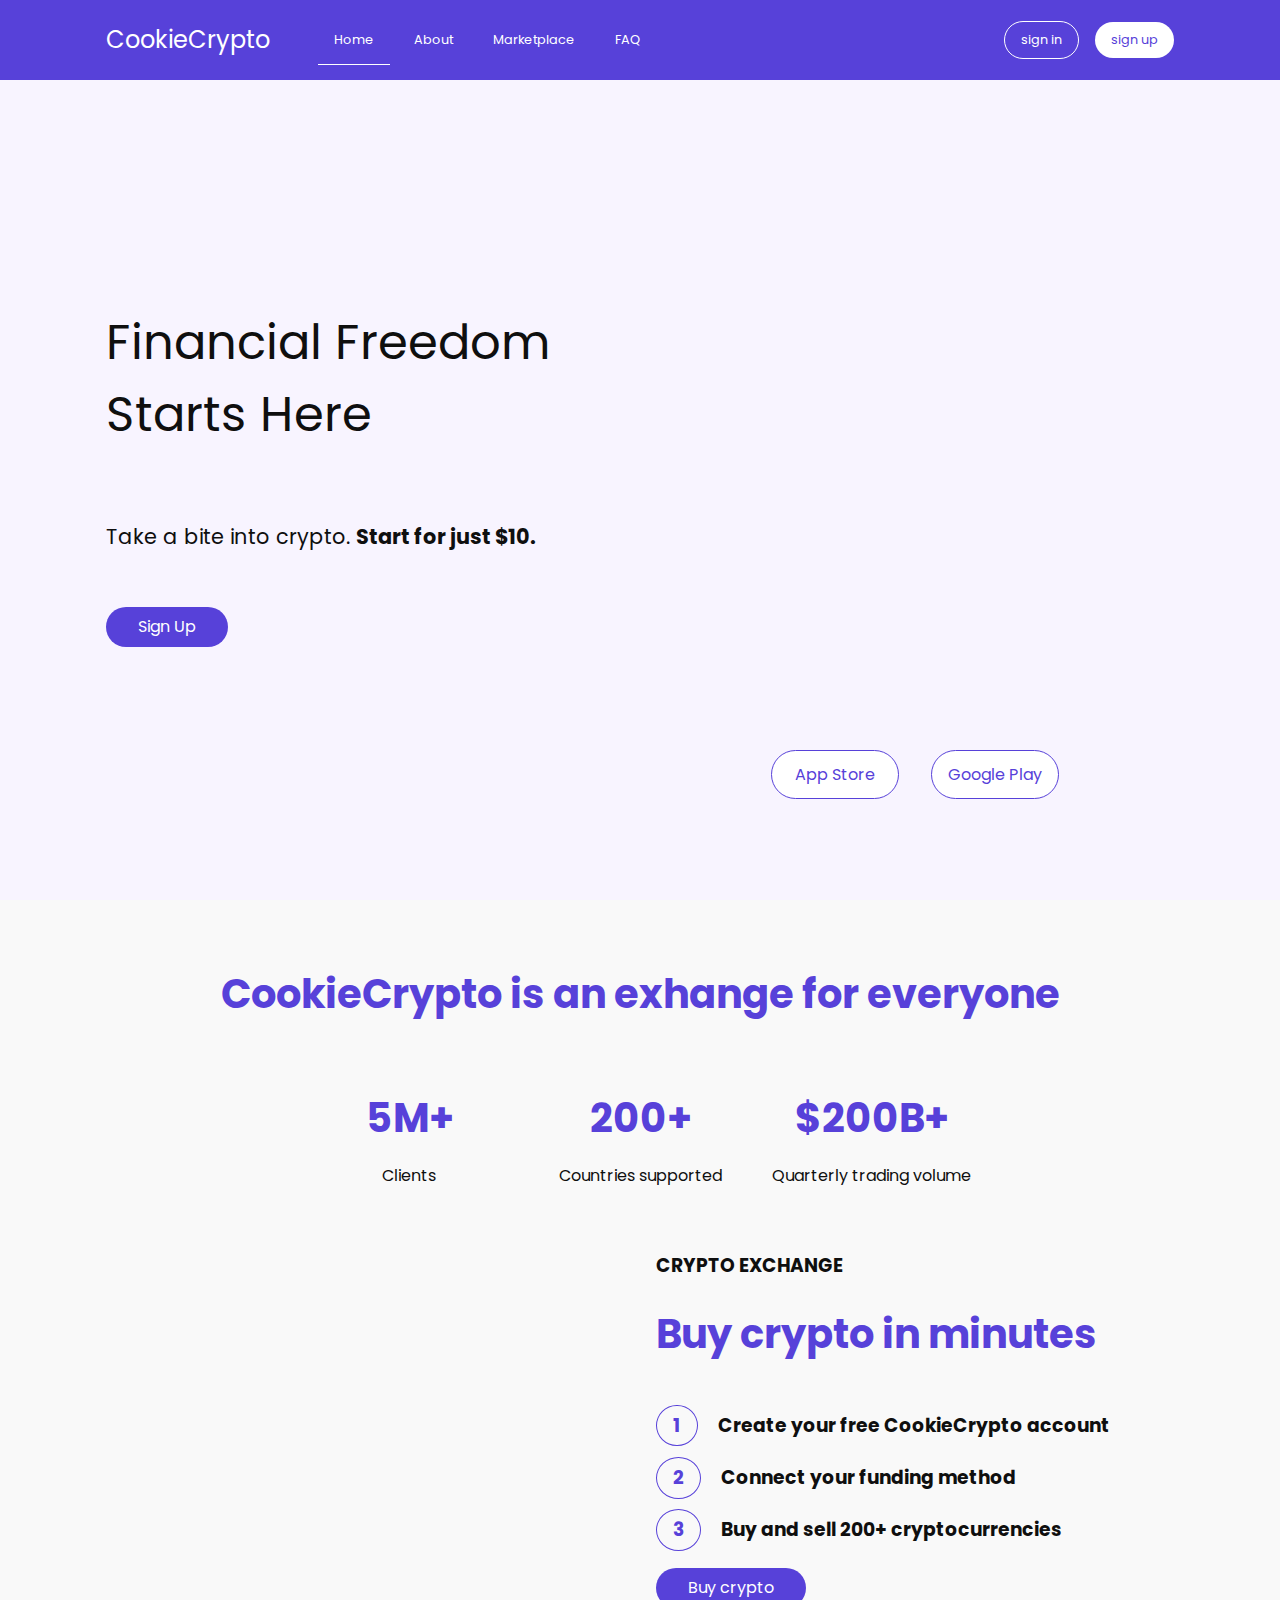
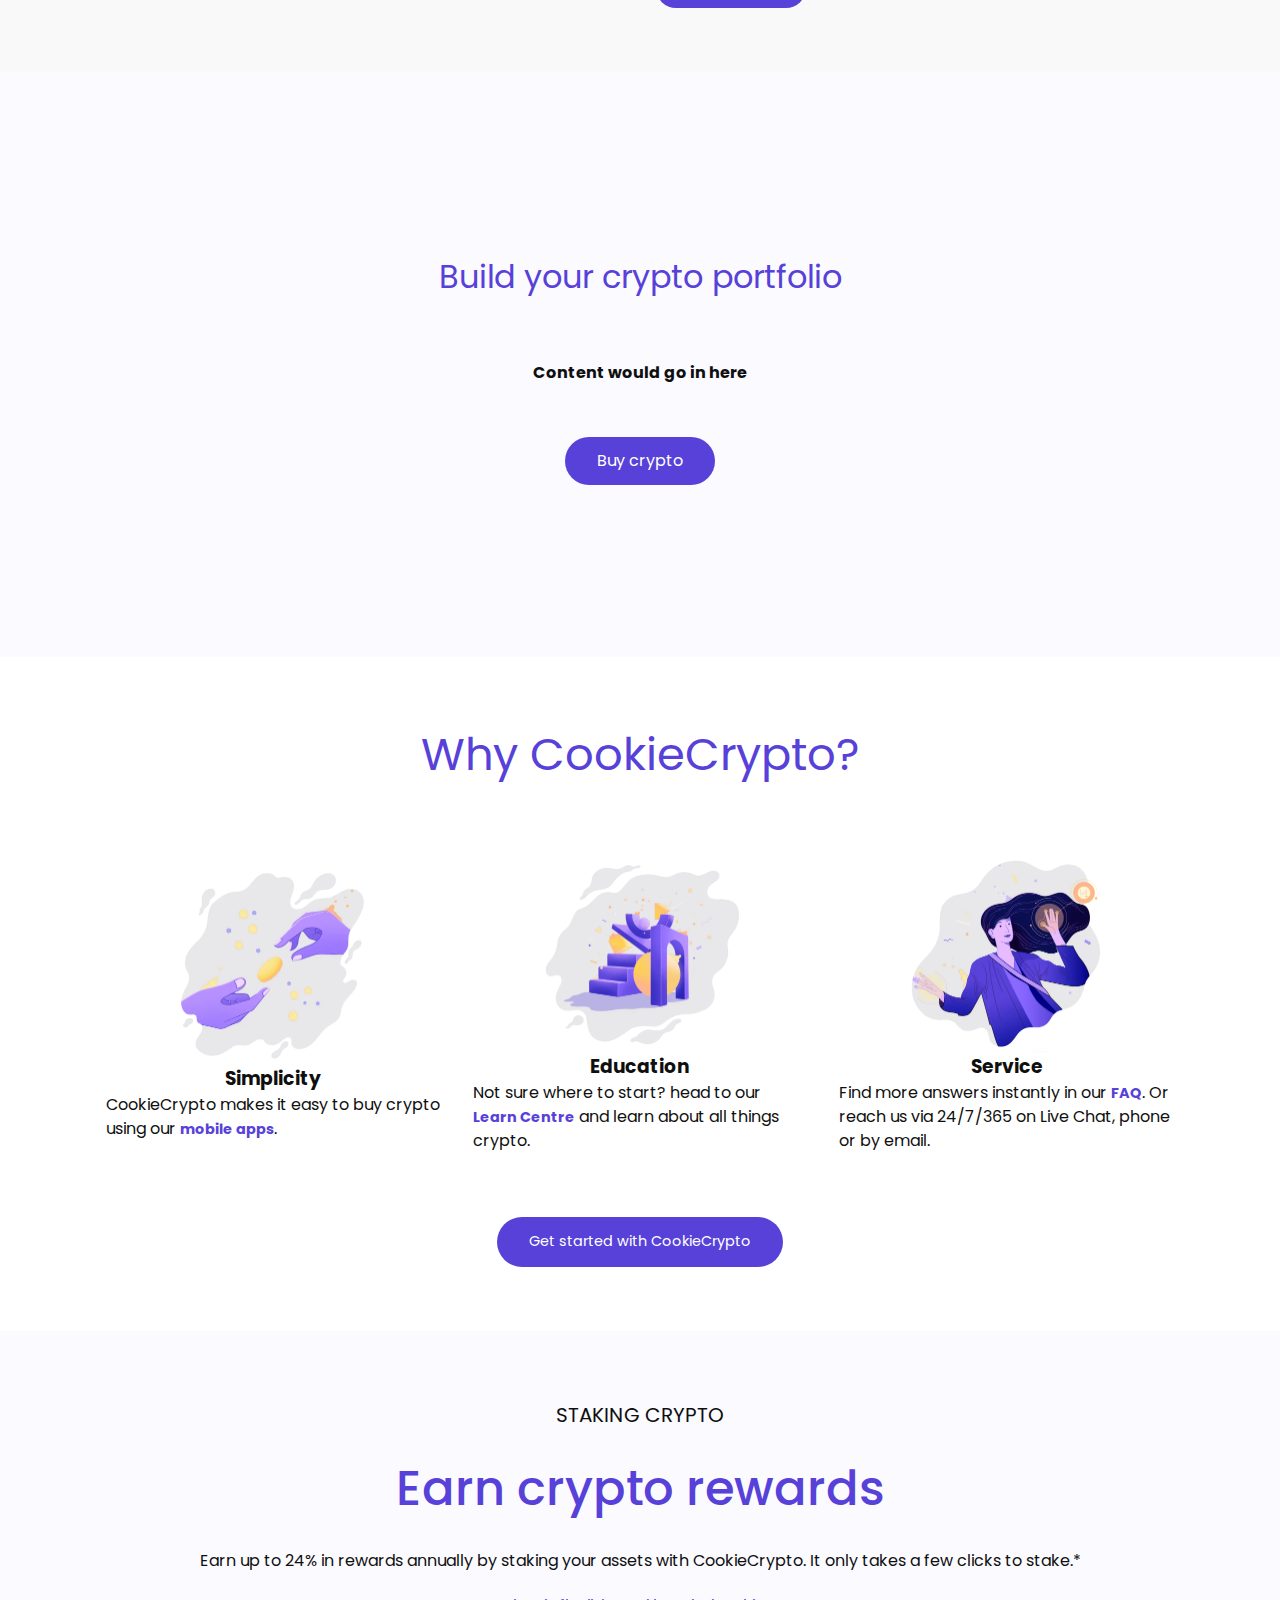
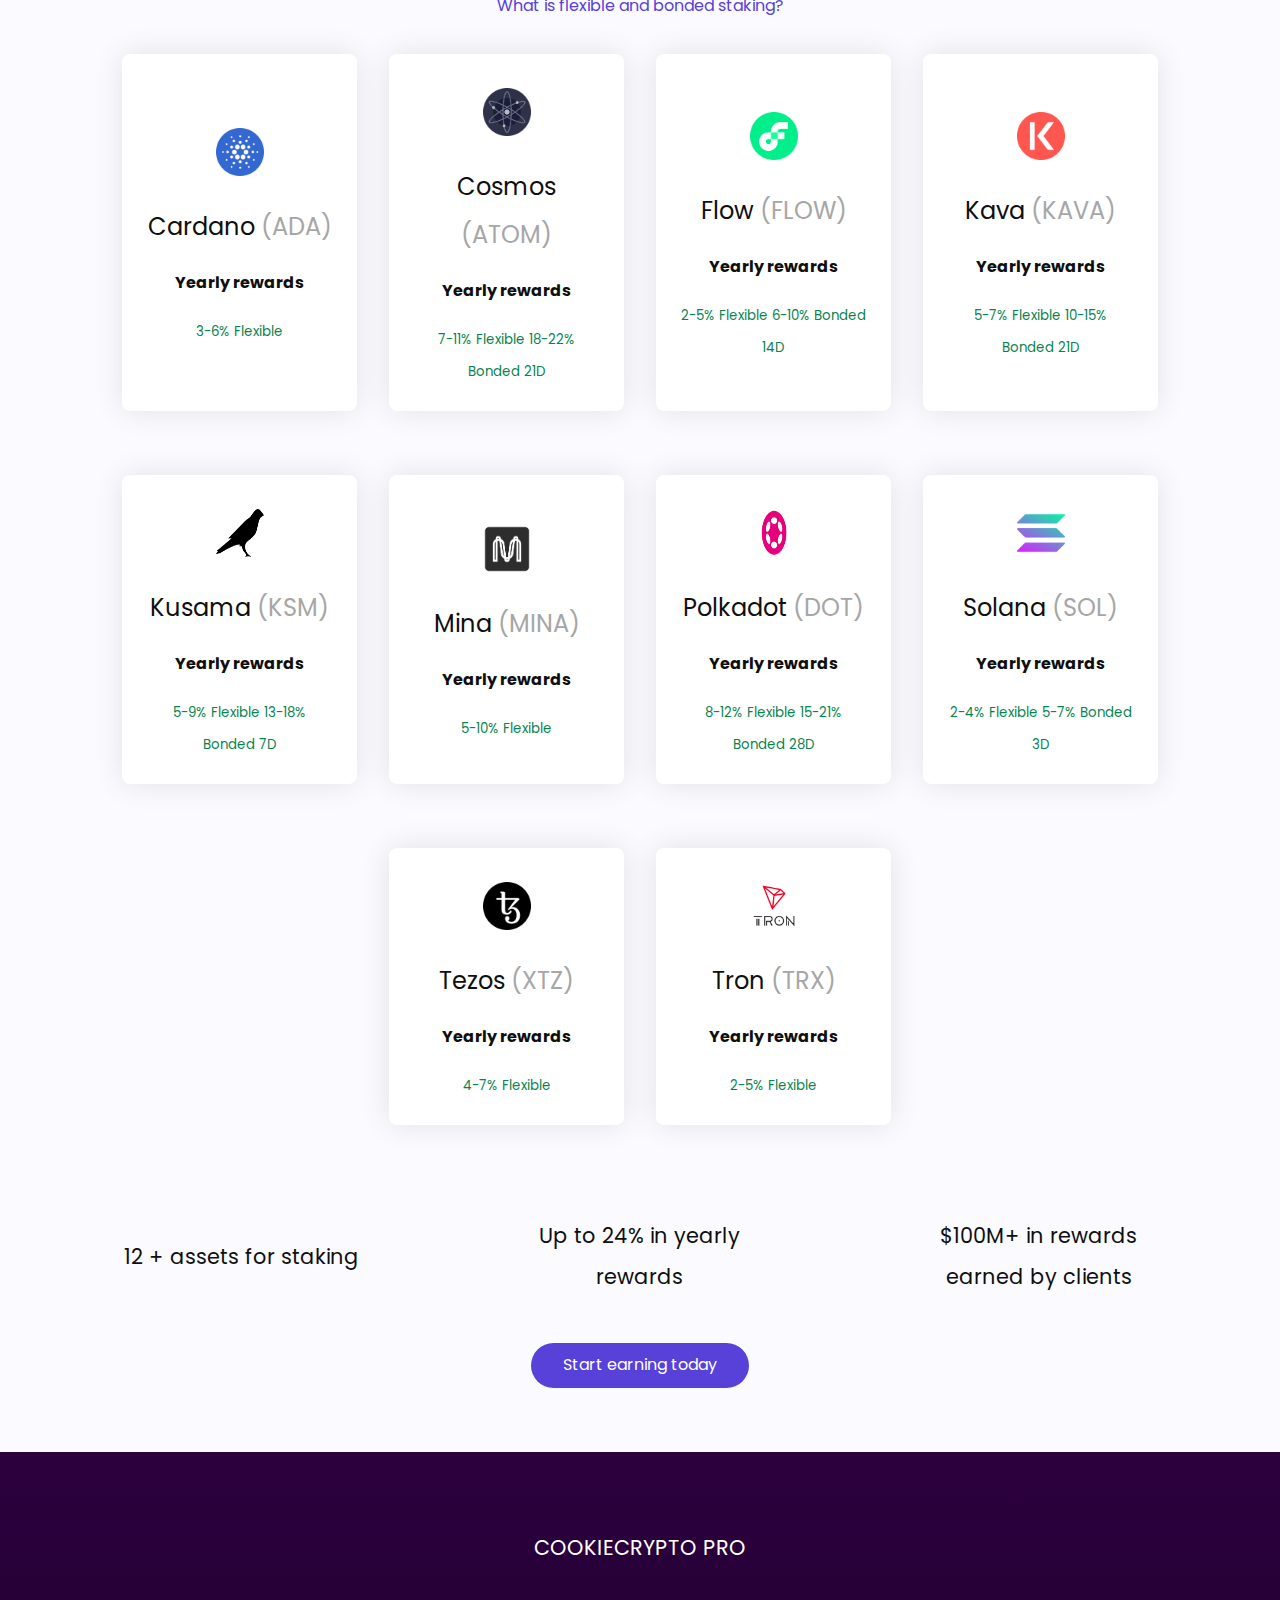
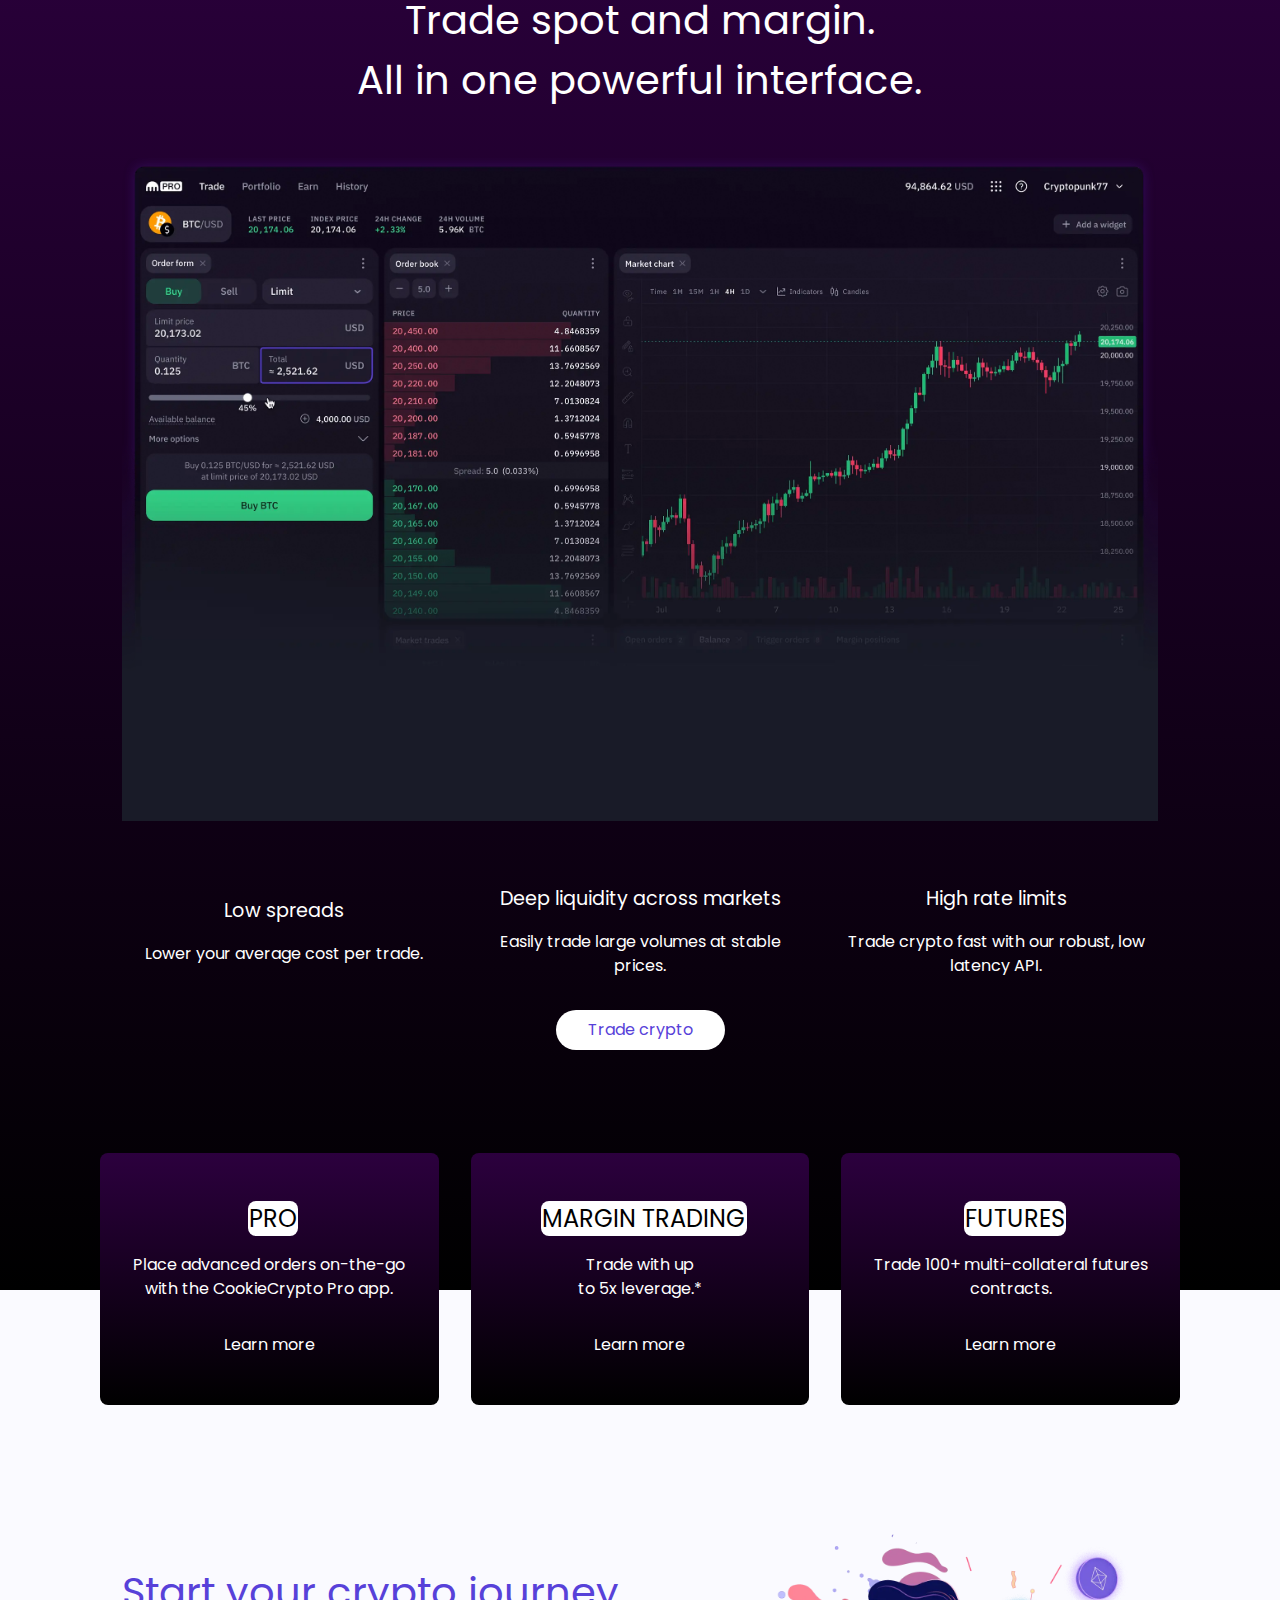
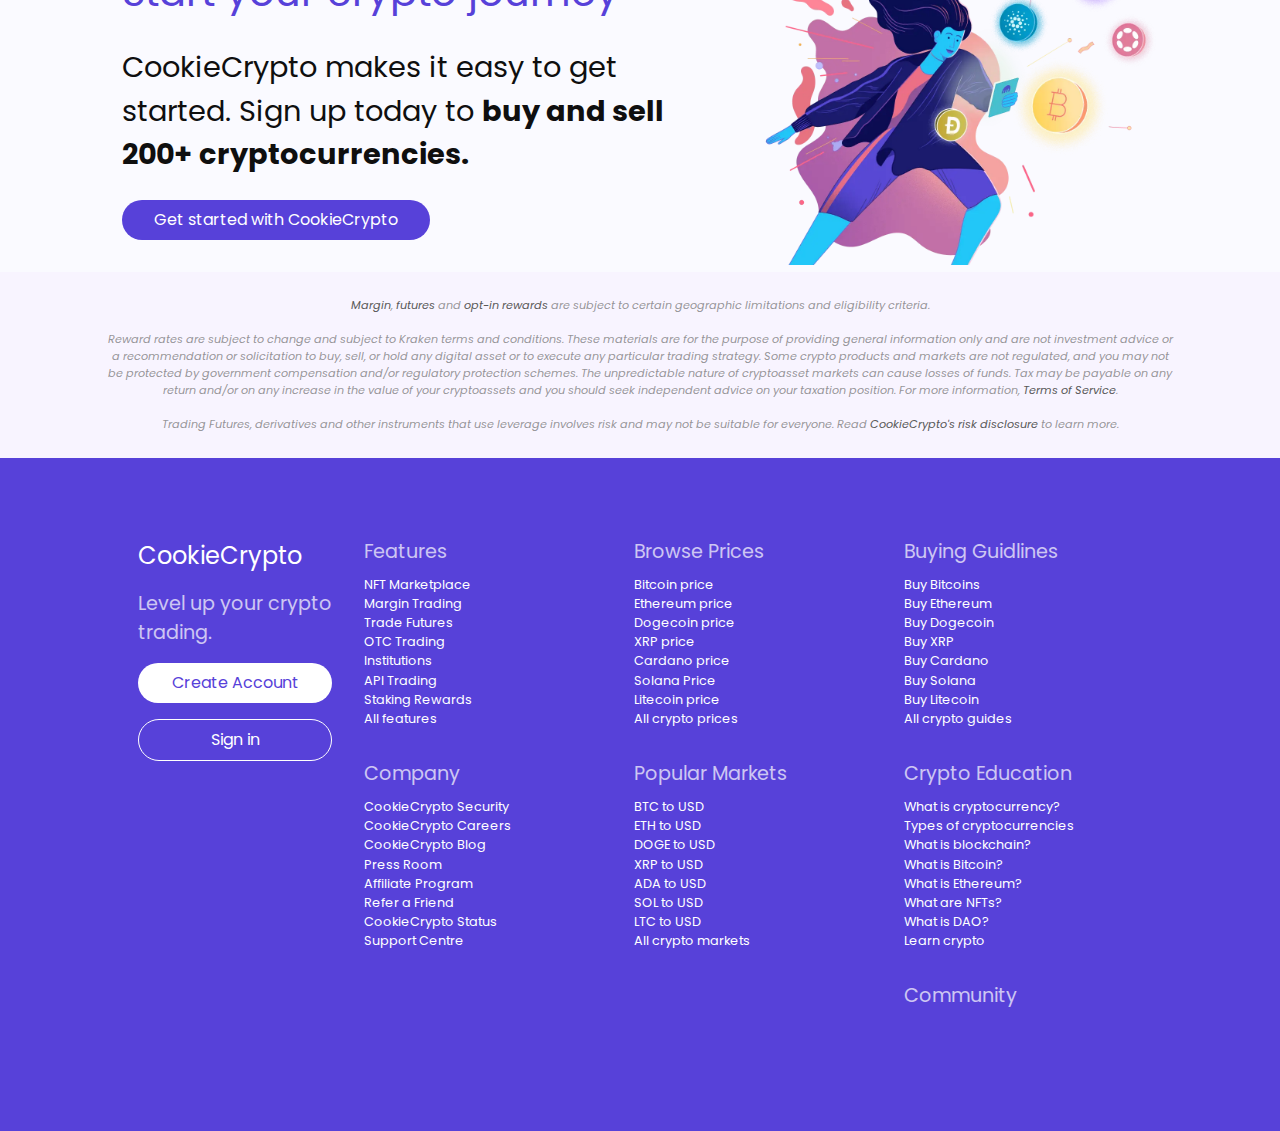
==== commit 57dedd5c: "crypto rewards" ====
--- a/html/index.html
+++ b/html/index.html
@@ -215,103 +215,143 @@
 
           <div class="grid-4 py-3">
             <div class="crypto-inner">
-              <img
-                src="/media-resources/cryptos/cardano_ada-512.webp"
-                alt="Cardano"
-              />
-              <h2>Cardano <span>(ADA)</span></h2>
-              <h4>Yearly rewards</h4>
-              <small class="text-green">3-6% Flexible</small>
-            </div>
-
-            <div class="crypto-inner">
-              <img
-                src="/media-resources/cryptos/cosmos-atom-logo.png"
-                alt="Cosmos"
-              />
-              <h2>Cosmos <span>(ATOM)</span></h2>
-              <h4>Yearly rewards</h4>
-              <small class="text-green">7-11% Flexible</small>
-              <small class="text-green">18-22% Bonded 21D</small>
-            </div>
-
-            <div class="crypto-inner">
-              <img
-                src="/media-resources/cryptos/flow-flow-logo.png"
-                alt="Flow"
-              />
-              <h2>Flow <span>(FLOW)</span></h2>
-              <h4>Yearly rewards</h4>
-              <small class="text-green">2-5% Flexible</small>
-              <small class="text-green">6-10% Bonded 14D</small>
-            </div>
-
-            <div class="crypto-inner">
-              <img src="/media-resources/cryptos/kava.png" alt="Kava" />
-              <h2>Kava <span>(KAVA)</span></h2>
-              <h4>Yearly rewards</h4>
-              <small class="text-green">5-7% Flexible</small>
-              <small class="text-green">10-15% Bonded 21D</small>
-            </div>
-
-            <div class="crypto-inner">
-              <img
-                src="/media-resources/cryptos/kusama-ksm-logo-DDC334BAF3-seeklogo.com.png"
-                alt="Kusama"
-              />
-              <h2>Kusama <span>(KSM)</span></h2>
-              <h4>Yearly rewards</h4>
-              <small class="text-green">5-9% Flexible</small>
-              <small class="text-green">13-18% Bonded 7D</small>
-            </div>
-
-            <div class="crypto-inner">
-              <img
-                src="/media-resources/cryptos/mina-mina-logo.png"
-                alt="Mina"
-              />
-              <h2>Mina <span>(MINA)</span></h2>
-              <h4>Yearly rewards</h4>
-              <small class="text-green">5-10% Flexible</small>
-            </div>
-
-            <div class="crypto-inner">
-              <img
-                src="/media-resources/cryptos/Polkadot-Symbol.png"
-                alt="Polkadot"
-              />
-              <h2>Polkadot <span>(DOT)</span></h2>
-              <h4>Yearly rewards</h4>
-              <small class="text-green">8-12% Flexible</small>
-              <small class="text-green">15-21% Bonded 28D</small>
-            </div>
-
-            <div class="crypto-inner">
-              <img
-                src="/media-resources/cryptos/solana-sol-logo.png"
-                alt="Solana"
-              />
-              <h2>Solana <span>(SOL)</span></h2>
-              <h4>Yearly rewards</h4>
-              <small class="text-green">2-4% Flexible</small>
-              <small class="text-green">5-7% Bonded 3D</small>
-            </div>
-
-            <div class="crypto-inner">
-              <img
-                src="/media-resources/cryptos/tezos-cryptocurrency-icon-512x512-noyem1qz.png"
-                alt="Tezos"
-              />
-              <h2>Tezos <span>(XTZ)</span></h2>
-              <h4>Yearly rewards</h4>
-              <small class="text-green">4-7% Flexible</small>
-            </div>
-
-            <div class="crypto-inner">
-              <img src="/media-resources/cryptos/tron.png" alt="Tron" />
-              <h2>Tron <span>(TRX)</span></h2>
-              <h4>Yearly rewards</h4>
-              <small class="text-green">2-5% Flexible</small>
+              <div class="title">
+                <img
+                  src="/media-resources/cryptos/cardano_ada-512.webp"
+                  alt="Cardano"
+                />
+                <h2>Cardano <span>(ADA)</span></h2>
+              </div>
+              <h4>Yearly rewards</h4>
+              <div class="sm">
+                <small class="text-green">3-6% Flexible</small>
+              </div>
+            </div>
+
+            <div class="crypto-inner">
+              <div class="title">
+                <img
+                  src="/media-resources/cryptos/cosmos-atom-logo.png"
+                  alt="Cosmos"
+                />
+                <h2>Cosmos <span>(ATOM)</span></h2>
+              </div>
+              <h4>Yearly rewards</h4>
+              <div class="sm">
+                <small class="text-green">7-11% Flexible</small>
+                <small class="text-green">18-22% Bonded 21D</small>
+              </div>
+            </div>
+
+            <div class="crypto-inner">
+              <div class="title">
+                <img
+                  src="/media-resources/cryptos/flow-flow-logo.png"
+                  alt="Flow"
+                />
+                <h2>Flow <span>(FLOW)</span></h2>
+              </div>
+              <h4>Yearly rewards</h4>
+              <div class="sm">
+                <small class="text-green">2-5% Flexible</small>
+                <small class="text-green">6-10% Bonded 14D</small>
+              </div>
+            </div>
+
+            <div class="crypto-inner">
+              <div class="title">
+                <img src="/media-resources/cryptos/kava.png" alt="Kava" />
+                <h2>Kava <span>(KAVA)</span></h2>
+              </div>
+              <h4>Yearly rewards</h4>
+              <div class="sm">
+                <small class="text-green">5-7% Flexible</small>
+                <small class="text-green">10-15% Bonded 21D</small>
+              </div>
+            </div>
+
+            <div class="crypto-inner">
+              <div class="title">
+                <img
+                  src="/media-resources/cryptos/kusama-ksm-logo-DDC334BAF3-seeklogo.com.png"
+                  alt="Kusama"
+                />
+                <h2>Kusama <span>(KSM)</span></h2>
+              </div>
+              <h4>Yearly rewards</h4>
+              <div class="sm">
+                <small class="text-green">5-9% Flexible</small>
+                <small class="text-green">13-18% Bonded 7D</small>
+              </div>
+            </div>
+
+            <div class="crypto-inner">
+              <div class="title">
+                <img
+                  src="/media-resources/cryptos/mina-mina-logo.png"
+                  alt="Mina"
+                />
+                <h2>Mina <span>(MINA)</span></h2>
+              </div>
+              <h4>Yearly rewards</h4>
+              <div class="sm">
+                <small class="text-green">5-10% Flexible</small>
+              </div>
+            </div>
+
+            <div class="crypto-inner">
+              <div class="title">
+                <img
+                  src="/media-resources/cryptos/Polkadot-Symbol.png"
+                  alt="Polkadot"
+                />
+                <h2>Polkadot <span>(DOT)</span></h2>
+              </div>
+              <h4>Yearly rewards</h4>
+              <div class="sm">
+                <small class="text-green">8-12% Flexible</small>
+                <small class="text-green">15-21% Bonded 28D</small>
+              </div>
+            </div>
+
+            <div class="crypto-inner">
+              <div class="title">
+                <img
+                  src="/media-resources/cryptos/solana-sol-logo.png"
+                  alt="Solana"
+                />
+                <h2>Solana <span>(SOL)</span></h2>
+              </div>
+              <h4>Yearly rewards</h4>
+              <div class="sm">
+                <small class="text-green">2-4% Flexible</small>
+                <small class="text-green">5-7% Bonded 3D</small>
+              </div>
+            </div>
+
+            <div class="crypto-inner">
+              <div class="title">
+                <img
+                  src="/media-resources/cryptos/tezos-cryptocurrency-icon-512x512-noyem1qz.png"
+                  alt="Tezos"
+                />
+                <h2>Tezos <span>(XTZ)</span></h2>
+              </div>
+              <h4>Yearly rewards</h4>
+              <div class="sm">
+                <small class="text-green">4-7% Flexible</small>
+              </div>
+            </div>
+
+            <div class="crypto-inner">
+              <div class="title">
+                <img src="/media-resources/cryptos/tron.png" alt="Tron" />
+                <h2>Tron <span>(TRX)</span></h2>
+                <h4>Yearly rewards</h4>
+              </div>
+              <div class="sm">
+                <small class="text-green">2-5% Flexible</small>
+              </div>
             </div>
           </div>
 
--- a/css/style.css
+++ b/css/style.css
@@ -134,6 +134,7 @@
       }
 
       & p {
+        font-weight: 400;
         font-size: 1.3rem;
         text-align: left;
         margin-bottom: 2.4rem;
@@ -298,6 +299,7 @@
   }
 }
 
+/* Crypto Icons */
 #rewards {
   background: var(--light-bg);
 
--- a/css/mobile.css
+++ b/css/mobile.css
@@ -1,30 +1,209 @@
 @media (max-width: 768px) {
-  /* Navbar */
-  .nav {
-    justify-content: center;
-
-    .nav-left {
-      flex-direction: column;
-
-      .navbar-content {
+  #header {
+    height: auto;
+    /* Navbar */
+    .nav {
+      justify-content: center;
+
+      .nav-left {
+        flex-direction: column;
+
+        .navbar-content {
+          display: none;
+        }
+      }
+
+      .nav-right {
+        & a {
+          padding: 0.3rem 0.5rem;
+        }
+      }
+    }
+    .header-main {
+      grid-template-columns: 1fr;
+      gap: 0rem;
+      border: none;
+
+      .header-text {
+        display: flex;
+        flex-direction: column;
+        align-items: center;
+        text-align: center;
+        padding: 0;
+        margin: 0;
+
+        & h1 {
+          padding: 0rem 0;
+          font-size: 1.7rem;
+          margin-bottom: 0.5rem;
+        }
+
+        & p {
+          font-size: 1rem;
+          padding: 0;
+          margin-bottom: 1rem;
+        }
+
+        .btn {
+          padding: 0.35rem 1rem;
+        }
+      }
+
+      .header-vid {
+        & video {
+          height: 400px;
+          width: 400px;
+        }
+      }
+    }
+  }
+
+  #crypto {
+    .crypto-content {
+      & h1 {
+        text-align: center;
+        font-size: 1.5rem;
+      }
+
+      .grid-3 {
+        grid-template-columns: 1fr;
+      }
+
+      .cry-grid-content {
+        padding: 0.5rem 0;
+
+        & h3 {
+          font-size: 2rem;
+        }
+      }
+
+      .grid-2 {
+        display: block;
+      }
+
+      .btc-float {
         display: none;
       }
-    }
-
-    .nav-right {
-      & a {
-        padding: 0.3rem 0.5rem;
-      }
-    }
-  }
-
-  /* Header */
-  .header-main {
-    height: auto;
-    grid-template-columns: 1fr;
-
-    .header-vid {
-      display: block;
+
+      .content-right {
+        text-align: center;
+        align-items: center;
+        padding: 8rem 0 0 0;
+
+        & h3 {
+          display: flex;
+          flex-direction: column;
+          margin: 0 auto;
+          font-weight: 400;
+
+          & span {
+            width: 45px;
+            margin: 0.5rem auto;
+          }
+        }
+      }
+    }
+  }
+
+  #why-cookie {
+    .why-content {
+      & h1 {
+        font-size: 2rem;
+      }
+
+      .grid-3 {
+        grid-template-columns: 1fr;
+      }
+
+      .inner-grid-why {
+        text-align: center;
+
+        & p {
+          width: 50%;
+        }
+      }
+      .btn {
+        padding: 0.5rem 1rem;
+      }
+    }
+  }
+
+  #rewards {
+    .reward-content {
+      & h3 {
+        font-size: 1rem;
+      }
+
+      & h1 {
+        text-align: center;
+        font-size: 2rem;
+      }
+
+      & p {
+        font-size: 0.8rem;
+        text-align: center;
+      }
+
+      .grid-4 {
+        grid-template-columns: 1fr;
+        gap: 0 0.3rem;
+        padding: 0;
+      }
+
+      .crypto-inner {
+        flex-direction: row;
+        background: none;
+        box-shadow: none;
+        align-items: center;
+        justify-content: space-between;
+        padding: 0rem;
+        gap: 0rem;
+        width: 95vw;
+        border-bottom: 1px solid rgba(189, 189, 189, 0.283);
+
+        .title {
+          display: flex;
+          justify-content: center;
+          align-items: center;
+
+          & h2 {
+            margin-left: 1rem;
+            font-size: 1.5rem;
+          }
+        }
+
+        .sm {
+          display: flex;
+          flex-direction: column;
+          justify-content: center;
+          align-items: center;
+        }
+
+        &:nth-child(9) {
+          grid-column: 1;
+        }
+
+        &:nth-child(10) {
+          grid-column: 1;
+        }
+
+        & h2 {
+          font-size: 1rem;
+        }
+
+        & h4 {
+          display: none;
+        }
+
+        & small {
+          display: block;
+        }
+      }
+
+      .grid-3 {
+        gap: 0rem;
+        width: 100%;
+      }
     }
   }
 }
